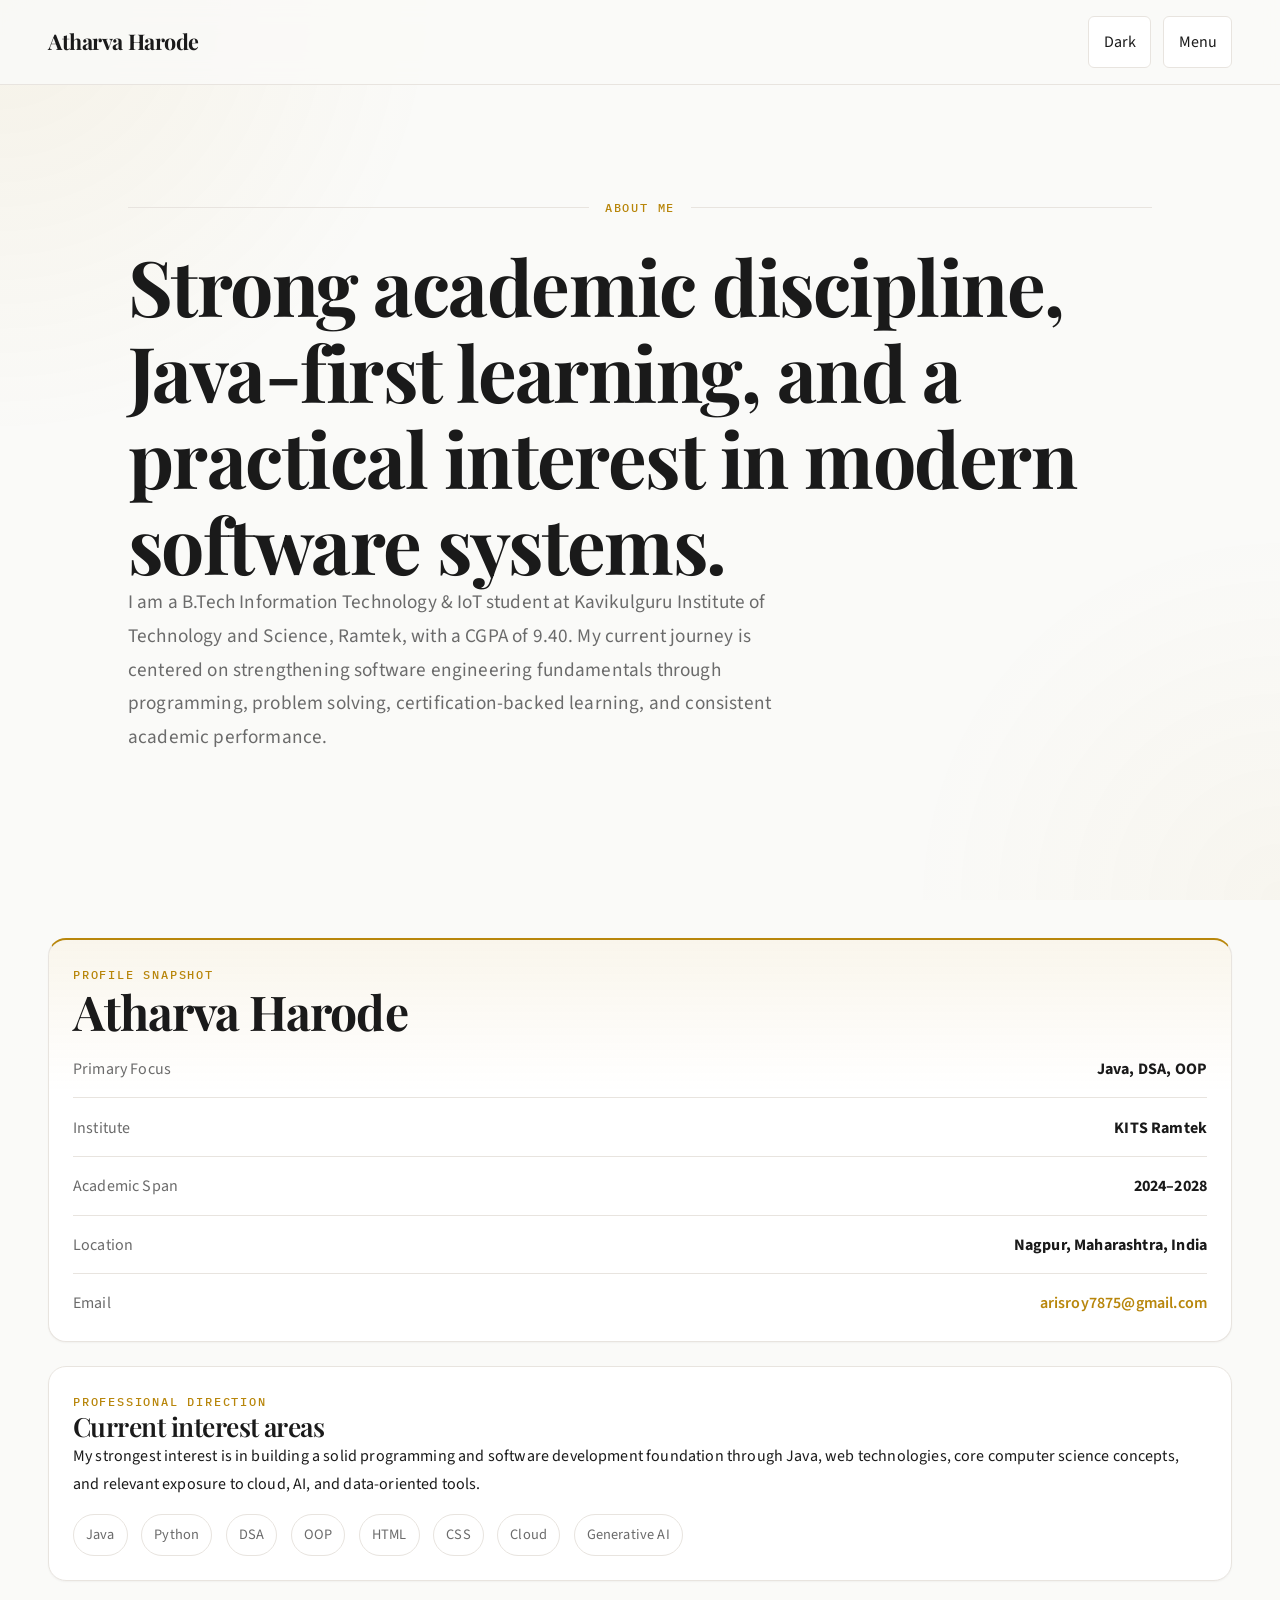
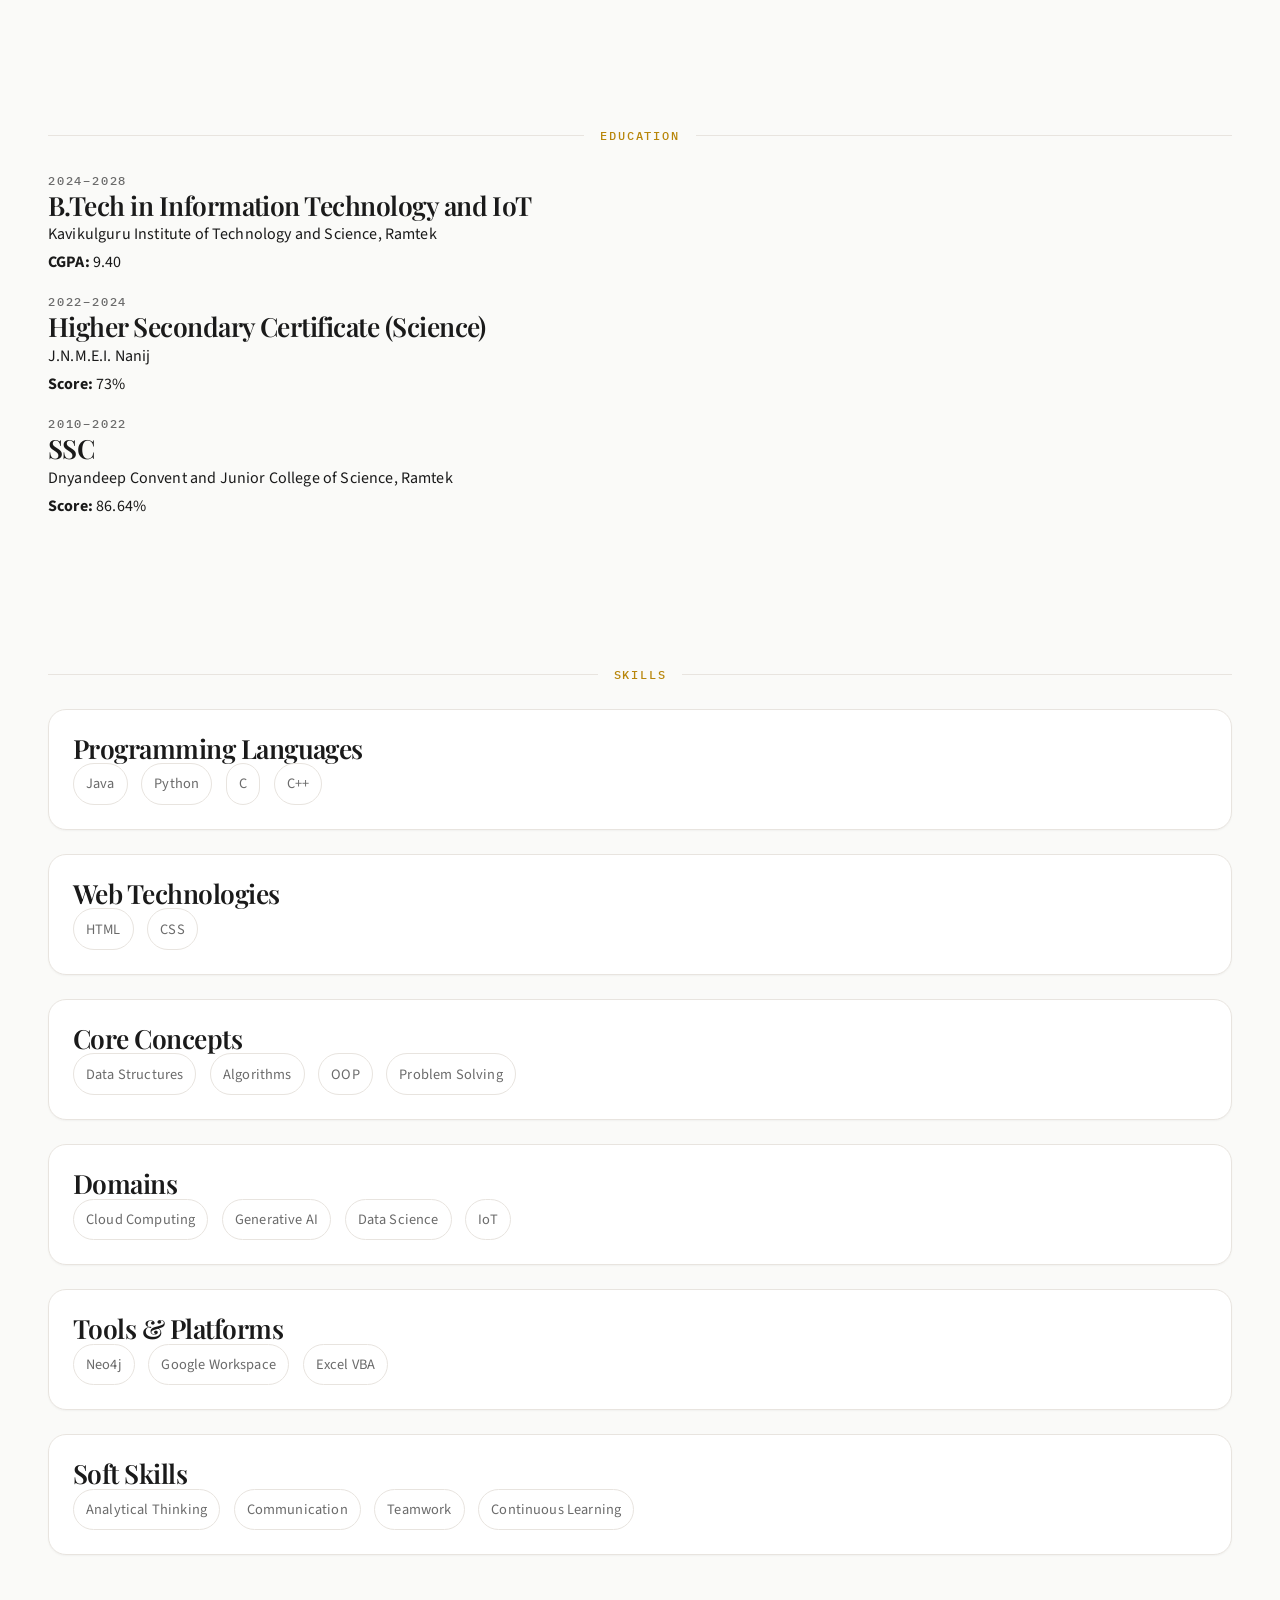
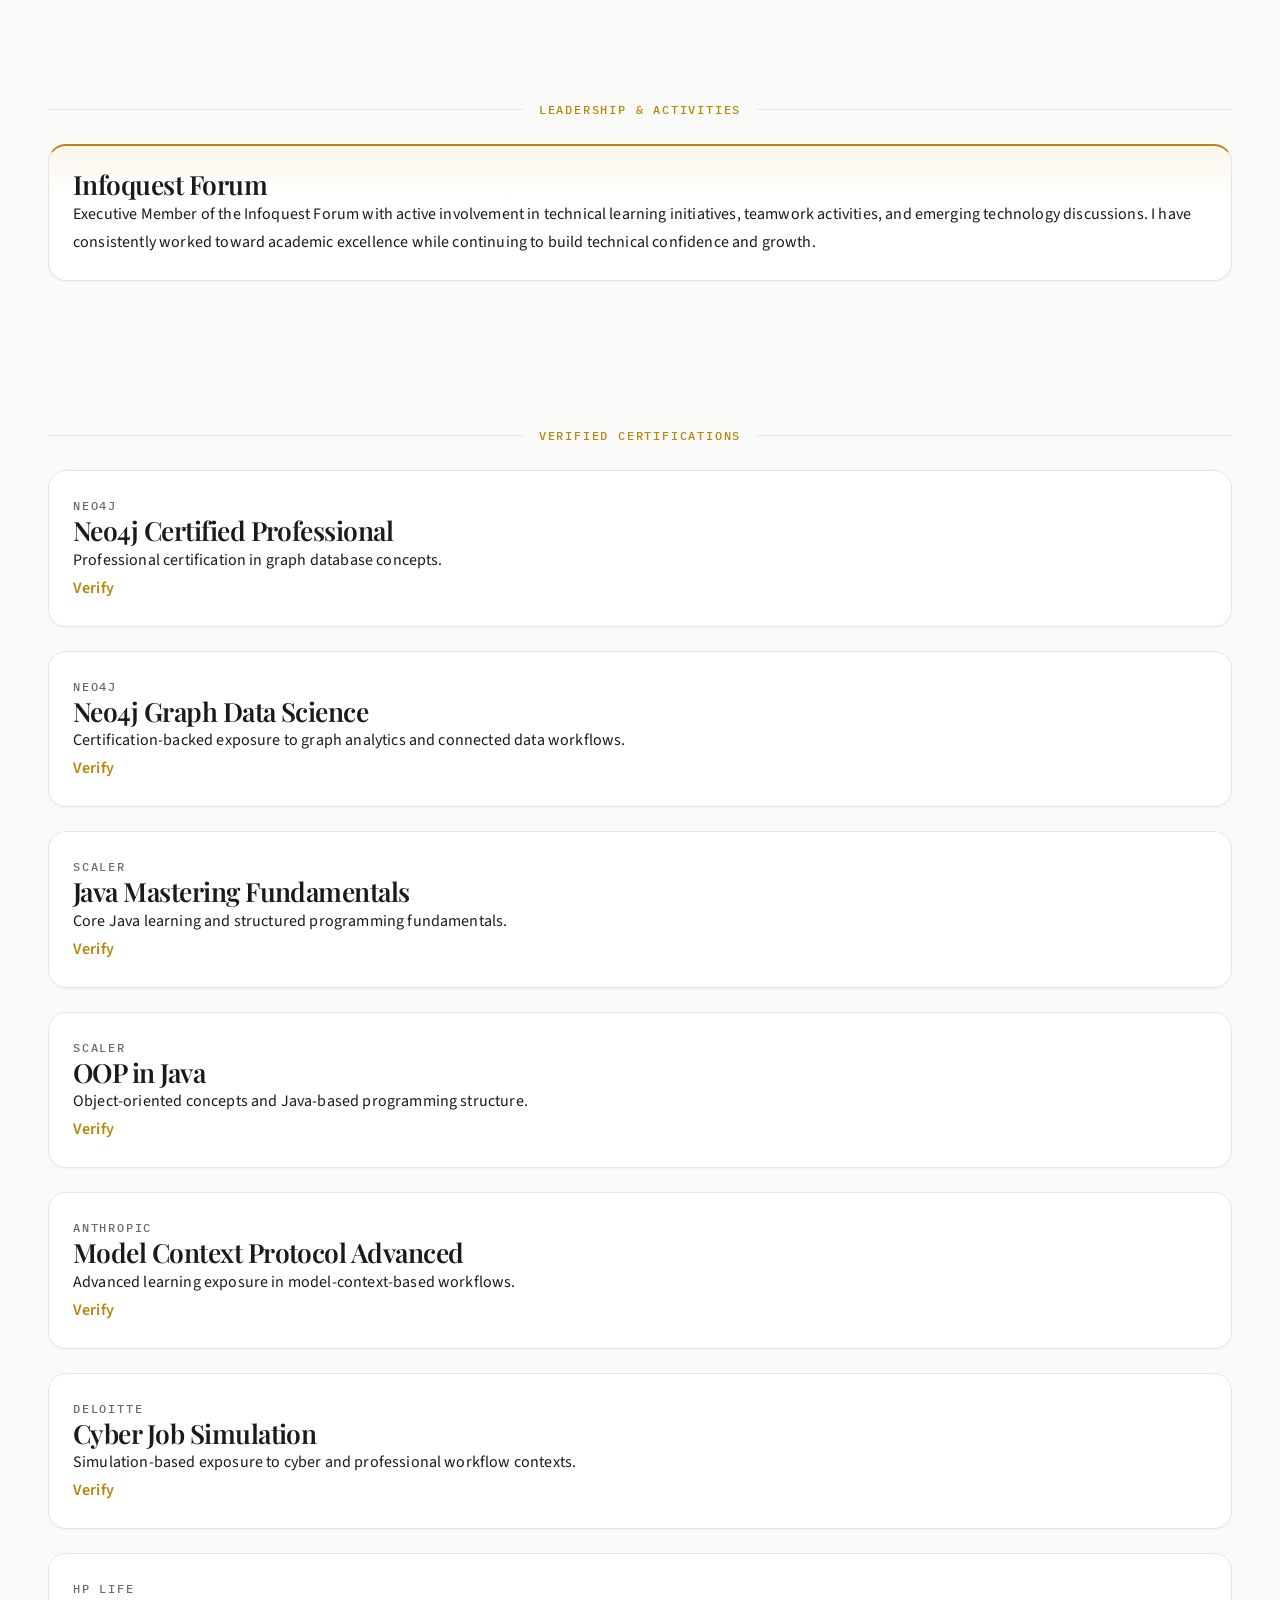
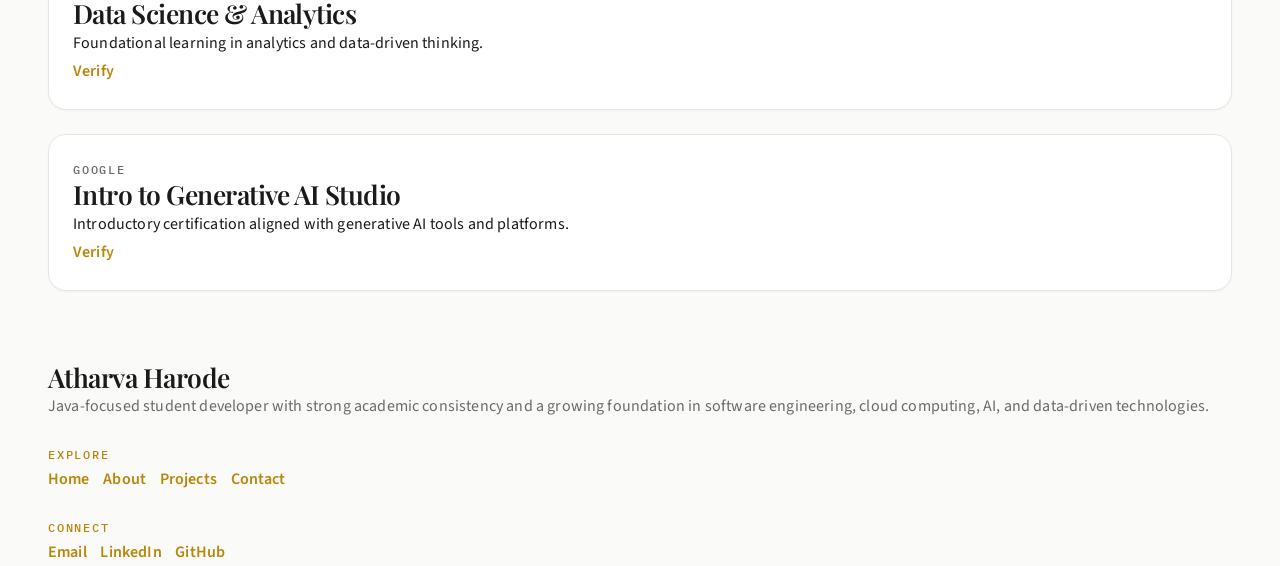
==== about.html @ e400bf3f "Used CSS Grid for major page sections" ====
<!DOCTYPE html>
<html lang="en">
<head>
  <meta charset="UTF-8" />
  <meta name="viewport" content="width=device-width, initial-scale=1.0" />
  <meta name="color-scheme" content="light dark" />
  <title>Atharva Harode — About</title>

  <link rel="preconnect" href="https://fonts.googleapis.com" />
  <link rel="preconnect" href="https://fonts.gstatic.com" crossorigin />
  <link
    href="https://fonts.googleapis.com/css2?family=IBM+Plex+Mono:wght@500&family=Playfair+Display:wght@600;700&family=Source+Sans+3:wght@400;600;700&display=swap"
    rel="stylesheet"
  />

  <link rel="stylesheet" href="css/style.css" />
  <script defer src="script.js"></script>
</head>
<body>
  <a class="skip-link" href="#main">Skip to content</a>

  <header class="site-header">
    <div class="container nav-shell">
      <a class="brand" href="index.html">Atharva Harode</a>

      <nav class="site-nav" id="site-nav" aria-label="Primary navigation">
        <a href="index.html">Home</a>
        <a href="about.html">About</a>
        <a href="projects.html">Projects</a>
        <a href="contact.html">Contact</a>
      </nav>

      <div class="nav-actions">
        <button class="theme-toggle" id="theme-toggle" type="button" aria-label="Toggle theme">Dark</button>
        <button class="nav-toggle" id="nav-toggle" type="button" aria-label="Open navigation" aria-controls="site-nav" aria-expanded="false">Menu</button>
      </div>
    </div>
  </header>

  <main id="main">
    <section class="section">
      <div class="container reading-width page-intro">
        <div class="section-label">
          <span>About Me</span>
        </div>

        <h1>Strong academic discipline, Java-first learning, and a practical interest in modern software systems.</h1>
        <p class="lead">
          I am a B.Tech Information Technology & IoT student at Kavikulguru Institute of Technology and Science, Ramtek,
          with a CGPA of 9.40. My current journey is centered on strengthening software engineering fundamentals through
          programming, problem solving, certification-backed learning, and consistent academic performance.
        </p>
      </div>
    </section>

    <section class="section section--tight">
      <div class="container info-grid">
        <article class="card card--featured">
          <p class="eyebrow">Profile Snapshot</p>
          <h2>Atharva Harode</h2>
          <div class="detail-list" style="margin-top: 1rem;">
            <div class="detail-row">
              <span class="muted">Primary Focus</span>
              <strong>Java, DSA, OOP</strong>
            </div>
            <div class="detail-row">
              <span class="muted">Institute</span>
              <strong>KITS Ramtek</strong>
            </div>
            <div class="detail-row">
              <span class="muted">Academic Span</span>
              <strong>2024–2028</strong>
            </div>
            <div class="detail-row">
              <span class="muted">Location</span>
              <strong>Nagpur, Maharashtra, India</strong>
            </div>
            <div class="detail-row">
              <span class="muted">Email</span>
              <strong><a href="mailto:arisroy7875@gmail.com">arisroy7875@gmail.com</a></strong>
            </div>
          </div>
        </article>

        <aside class="card">
          <p class="eyebrow">Professional Direction</p>
          <h3 class="card-title">Current interest areas</h3>
          <p class="card-text">
            My strongest interest is in building a solid programming and software development foundation through Java,
            web technologies, core computer science concepts, and relevant exposure to cloud, AI, and data-oriented tools.
          </p>

          <div class="chip-list" style="margin-top: 1rem;">
            <span class="skill-chip">Java</span>
            <span class="skill-chip">Python</span>
            <span class="skill-chip">DSA</span>
            <span class="skill-chip">OOP</span>
            <span class="skill-chip">HTML</span>
            <span class="skill-chip">CSS</span>
            <span class="skill-chip">Cloud</span>
            <span class="skill-chip">Generative AI</span>
          </div>
        </aside>
      </div>
    </section>

    <section class="section section--tight">
      <div class="container">
        <div class="section-label">
          <span>Education</span>
        </div>

        <div class="timeline-list">
          <article class="timeline-item">
            <p class="meta-text">2024–2028</p>
            <h3 class="card-title">B.Tech in Information Technology and IoT</h3>
            <p class="card-text">Kavikulguru Institute of Technology and Science, Ramtek</p>
            <p class="card-text"><strong>CGPA:</strong> 9.40</p>
          </article>

          <article class="timeline-item">
            <p class="meta-text">2022–2024</p>
            <h3 class="card-title">Higher Secondary Certificate (Science)</h3>
            <p class="card-text">J.N.M.E.I. Nanij</p>
            <p class="card-text"><strong>Score:</strong> 73%</p>
          </article>

          <article class="timeline-item">
            <p class="meta-text">2010–2022</p>
            <h3 class="card-title">SSC</h3>
            <p class="card-text">Dnyandeep Convent and Junior College of Science, Ramtek</p>
            <p class="card-text"><strong>Score:</strong> 86.64%</p>
          </article>
        </div>
      </div>
    </section>

    <section class="section section--tight">
      <div class="container">
        <div class="section-label">
          <span>Skills</span>
        </div>

        <div class="skills-grid">
          <article class="card skill-group">
            <h3 class="card-title">Programming Languages</h3>
            <div class="chip-list">
              <span class="skill-chip">Java</span>
              <span class="skill-chip">Python</span>
              <span class="skill-chip">C</span>
              <span class="skill-chip">C++</span>
            </div>
          </article>

          <article class="card skill-group">
            <h3 class="card-title">Web Technologies</h3>
            <div class="chip-list">
              <span class="skill-chip">HTML</span>
              <span class="skill-chip">CSS</span>
            </div>
          </article>

          <article class="card skill-group">
            <h3 class="card-title">Core Concepts</h3>
            <div class="chip-list">
              <span class="skill-chip">Data Structures</span>
              <span class="skill-chip">Algorithms</span>
              <span class="skill-chip">OOP</span>
              <span class="skill-chip">Problem Solving</span>
            </div>
          </article>

          <article class="card skill-group">
            <h3 class="card-title">Domains</h3>
            <div class="chip-list">
              <span class="skill-chip">Cloud Computing</span>
              <span class="skill-chip">Generative AI</span>
              <span class="skill-chip">Data Science</span>
              <span class="skill-chip">IoT</span>
            </div>
          </article>

          <article class="card skill-group">
            <h3 class="card-title">Tools & Platforms</h3>
            <div class="chip-list">
              <span class="skill-chip">Neo4j</span>
              <span class="skill-chip">Google Workspace</span>
              <span class="skill-chip">Excel VBA</span>
            </div>
          </article>

          <article class="card skill-group">
            <h3 class="card-title">Soft Skills</h3>
            <div class="chip-list">
              <span class="skill-chip">Analytical Thinking</span>
              <span class="skill-chip">Communication</span>
              <span class="skill-chip">Teamwork</span>
              <span class="skill-chip">Continuous Learning</span>
            </div>
          </article>
        </div>
      </div>
    </section>

    <section class="section section--tight">
      <div class="container">
        <div class="section-label">
          <span>Leadership & Activities</span>
        </div>

        <article class="card card--featured">
          <h3 class="card-title">Infoquest Forum</h3>
          <p class="card-text">
            Executive Member of the Infoquest Forum with active involvement in technical learning initiatives,
            teamwork activities, and emerging technology discussions. I have consistently worked toward academic
            excellence while continuing to build technical confidence and growth.
          </p>
        </article>
      </div>
    </section>

    <section class="section section--tight">
      <div class="container">
        <div class="section-label">
          <span>Verified Certifications</span>
        </div>

        <div class="cert-grid">
          <article class="card">
            <p class="meta-text">Neo4j</p>
            <h3 class="card-title">Neo4j Certified Professional</h3>
            <p class="card-text">Professional certification in graph database concepts.</p>
            <div class="card-links">
              <a href="https://graphacademy.neo4j.com/c/7bdb7557-6568-4c2e-84bf-61533a747345/" target="_blank" rel="noopener noreferrer">Verify</a>
            </div>
          </article>

          <article class="card">
            <p class="meta-text">Neo4j</p>
            <h3 class="card-title">Neo4j Graph Data Science</h3>
            <p class="card-text">Certification-backed exposure to graph analytics and connected data workflows.</p>
            <div class="card-links">
              <a href="https://graphacademy.neo4j.com/c/615c1e58-2b9d-46cf-a723-f88ed874ff77/" target="_blank" rel="noopener noreferrer">Verify</a>
            </div>
          </article>

          <article class="card">
            <p class="meta-text">Scaler</p>
            <h3 class="card-title">Java Mastering Fundamentals</h3>
            <p class="card-text">Core Java learning and structured programming fundamentals.</p>
            <div class="card-links">
              <a href="https://moonshot.scaler.com/s/sl/8MfIuvoeKz" target="_blank" rel="noopener noreferrer">Verify</a>
            </div>
          </article>

          <article class="card">
            <p class="meta-text">Scaler</p>
            <h3 class="card-title">OOP in Java</h3>
            <p class="card-text">Object-oriented concepts and Java-based programming structure.</p>
            <div class="card-links">
              <a href="https://moonshot.scaler.com/s/li/6NjYlQh3RE" target="_blank" rel="noopener noreferrer">Verify</a>
            </div>
          </article>

          <article class="card">
            <p class="meta-text">Anthropic</p>
            <h3 class="card-title">Model Context Protocol Advanced</h3>
            <p class="card-text">Advanced learning exposure in model-context-based workflows.</p>
            <div class="card-links">
              <a href="https://verify.skilljar.com/c/eiay4afhugrx" target="_blank" rel="noopener noreferrer">Verify</a>
            </div>
          </article>

          <article class="card">
            <p class="meta-text">Deloitte</p>
            <h3 class="card-title">Cyber Job Simulation</h3>
            <p class="card-text">Simulation-based exposure to cyber and professional workflow contexts.</p>
            <div class="card-links">
              <a href="https://theforage.com/" target="_blank" rel="noopener noreferrer">Verify</a>
            </div>
          </article>

          <article class="card">
            <p class="meta-text">HP LIFE</p>
            <h3 class="card-title">Data Science & Analytics</h3>
            <p class="card-text">Foundational learning in analytics and data-driven thinking.</p>
            <div class="card-links">
              <a href="https://www.life-global.org/certificate/e70e6ba1-0f59-45a6-9983-617a20633d9f" target="_blank" rel="noopener noreferrer">Verify</a>
            </div>
          </article>

          <article class="card">
            <p class="meta-text">Google</p>
            <h3 class="card-title">Intro to Generative AI Studio</h3>
            <p class="card-text">Introductory certification aligned with generative AI tools and platforms.</p>
            <div class="card-links">
              <a href="https://simpli-web.app.link/e/qctK5cx7B1b" target="_blank" rel="noopener noreferrer">Verify</a>
            </div>
          </article>
        </div>
      </div>
    </section>
  </main>

  <footer class="site-footer">
    <div class="container footer-grid">
      <div>
        <h3>Atharva Harode</h3>
        <p class="muted">
          Java-focused student developer with strong academic consistency and a growing foundation in software engineering,
          cloud computing, AI, and data-driven technologies.
        </p>
      </div>

      <div>
        <p class="eyebrow">Explore</p>
        <div class="footer-links">
          <a href="index.html">Home</a>
          <a href="about.html">About</a>
          <a href="projects.html">Projects</a>
          <a href="contact.html">Contact</a>
        </div>
      </div>

      <div>
        <p class="eyebrow">Connect</p>
        <div class="footer-links">
          <a href="mailto:arisroy7875@gmail.com">Email</a>
          <a href="https://www.linkedin.com/in/atharva-harode-336a64334/" target="_blank" rel="noopener noreferrer">LinkedIn</a>
          <a href="https://github.com/atharva787590" target="_blank" rel="noopener noreferrer">GitHub</a>
        </div>
      </div>
    </div>
  </footer>
</body>
</html>
---- css/style.css ----
:root {
  color-scheme: light;

  --font-serif: "Playfair Display", Georgia, serif;
  --font-sans: "Source Sans 3", system-ui, -apple-system, BlinkMacSystemFont, sans-serif;
  --font-mono: "IBM Plex Mono", monospace;

  --background: #fafaf8;
  --foreground: #1a1a1a;
  --muted: #f5f3f0;
  --muted-foreground: #6b6b6b;
  --accent: #b8860b;
  --accent-secondary: #d4a84b;
  --accent-foreground: #ffffff;
  --accent-soft: rgba(184, 134, 11, 0.08);
  --border: #e8e4df;
  --card: #ffffff;
  --ring: rgba(184, 134, 11, 0.35);

  --shadow-sm: 0 1px 2px rgba(26, 26, 26, 0.04);
  --shadow-md: 0 6px 18px rgba(26, 26, 26, 0.08);
  --shadow-lg: 0 12px 32px rgba(26, 26, 26, 0.12);

  --radius-sm: 6px;
  --radius-md: 10px;
  --radius-lg: 18px;
  --radius-xl: 24px;

  --container: 74rem;
  --reading-width: 64rem;

  --transition: 200ms ease-out;
}

:root[data-theme="dark"] {
  color-scheme: dark;

  --background: #141311;
  --foreground: #f2ede5;
  --muted: #1d1a17;
  --muted-foreground: #b9afa2;
  --accent: #d4a84b;
  --accent-secondary: #e4bf69;
  --accent-foreground: #141311;
  --accent-soft: rgba(212, 168, 75, 0.12);
  --border: #332d27;
  --card: #191714;
  --ring: rgba(212, 168, 75, 0.35);

  --shadow-sm: 0 1px 2px rgba(0, 0, 0, 0.28);
  --shadow-md: 0 8px 18px rgba(0, 0, 0, 0.28);
  --shadow-lg: 0 16px 36px rgba(0, 0, 0, 0.34);
}

*,
*::before,
*::after {
  box-sizing: border-box;
}

html {
  scroll-behavior: smooth;
}

body,
h1,
h2,
h3,
h4,
p,
ul,
li {
  margin: 0;
}

body {
  font-family: var(--font-sans);
  background: var(--background);
  color: var(--foreground);
  line-height: 1.75;
  letter-spacing: 0.01em;
  min-height: 100vh;
  position: relative;
}

body::before {
  content: "";
  position: fixed;
  inset: 0;
  pointer-events: none;
  background:
    radial-gradient(circle at top left, rgba(184, 134, 11, 0.07), transparent 28%),
    radial-gradient(circle at bottom right, rgba(184, 134, 11, 0.04), transparent 24%);
  z-index: -2;
}

body::after {
  content: "";
  position: fixed;
  inset: 0;
  pointer-events: none;
  opacity: 0.08;
  background-image:
    linear-gradient(rgba(0, 0, 0, 0.015) 1px, transparent 1px),
    linear-gradient(90deg, rgba(0, 0, 0, 0.015) 1px, transparent 1px);
  background-size: 24px 24px;
  z-index: -1;
}

img {
  max-width: 100%;
  display: block;
}

a {
  color: inherit;
  text-decoration: none;
}

ul {
  list-style: none;
  padding: 0;
}

button,
input,
textarea {
  font: inherit;
}

button {
  cursor: pointer;
  border: none;
  background: none;
}

a:focus-visible,
button:focus-visible {
  outline: none;
  box-shadow: 0 0 0 3px var(--ring);
  border-radius: var(--radius-sm);
}

::selection {
  background: var(--accent-soft);
}

.skip-link {
  position: absolute;
  left: -9999px;
  top: 1rem;
  background: var(--accent);
  color: var(--accent-foreground);
  padding: 0.75rem 1rem;
  border-radius: var(--radius-sm);
  z-index: 1000;
}

.skip-link:focus {
  left: 1rem;
}

.container {
  width: min(100% - 1.5rem, var(--container));
  margin-inline: auto;
}

.reading-width {
  width: min(100%, var(--reading-width));
}

.section {
  padding-block: clamp(4rem, 9vw, 7rem);
}

.section--tight {
  padding-block: clamp(2.75rem, 7vw, 4.5rem);
}

.section-label {
  display: flex;
  align-items: center;
  gap: 1rem;
  margin-bottom: 1.5rem;
}

.section-label::before,
.section-label::after {
  content: "";
  flex: 1;
  height: 1px;
  background: var(--border);
}

.section-label span,
.eyebrow,
.meta-text {
  font-family: var(--font-mono);
  font-size: 0.75rem;
  font-weight: 500;
  letter-spacing: 0.15em;
  text-transform: uppercase;
}

.section-label span,
.eyebrow {
  color: var(--accent);
}

.meta-text {
  color: var(--muted-foreground);
}

.muted {
  color: var(--muted-foreground);
}

h1,
h2,
h3,
h4 {
  font-family: var(--font-serif);
  line-height: 1.12;
  letter-spacing: -0.02em;
}

h1 {
  font-size: clamp(2.6rem, 7vw, 4.8rem);
  font-weight: 700;
}

h2 {
  font-size: clamp(2rem, 4.4vw, 3rem);
  font-weight: 700;
}

h3 {
  font-size: clamp(1.3rem, 2.4vw, 1.65rem);
  font-weight: 600;
}

.lead {
  font-size: clamp(1.05rem, 1.9vw, 1.2rem);
  color: var(--muted-foreground);
  max-width: 66ch;
}

.site-header {
  position: sticky;
  top: 0;
  z-index: 100;
  border-bottom: 1px solid var(--border);
  background: rgba(250, 250, 248, 0.88);
  backdrop-filter: blur(14px);
}

:root[data-theme="dark"] .site-header {
  background: rgba(20, 19, 17, 0.88);
}

.nav-shell {
  position: relative;
  display: flex;
  align-items: center;
  justify-content: space-between;
  gap: 1rem;
  padding-block: 1rem;
}

.brand {
  font-family: var(--font-serif);
  font-size: 1.35rem;
  font-weight: 700;
  letter-spacing: -0.02em;
}

.nav-actions {
  display: flex;
  align-items: center;
  gap: 0.75rem;
}

.theme-toggle,
.nav-toggle {
  min-height: 44px;
  min-width: 44px;
  padding: 0.7rem 0.9rem;
  border: 1px solid var(--border);
  border-radius: var(--radius-sm);
  background: var(--card);
  color: var(--foreground);
  transition: background var(--transition), border-color var(--transition), color var(--transition);
}

.theme-toggle:hover,
.nav-toggle:hover {
  background: var(--muted);
  border-color: var(--accent);
}

.site-nav {
  display: none;
  position: absolute;
  top: calc(100% + 0.75rem);
  left: 0;
  right: 0;
  padding: 1rem;
  border: 1px solid var(--border);
  border-radius: var(--radius-lg);
  background: var(--card);
  box-shadow: var(--shadow-lg);
  flex-direction: column;
  gap: 0.875rem;
}

.site-nav.is-open {
  display: flex;
}

.site-nav a {
  font-size: 0.95rem;
  font-weight: 600;
  letter-spacing: 0.05em;
  color: var(--muted-foreground);
  transition: color var(--transition);
}

.site-nav a:hover,
.site-nav a.is-active {
  color: var(--accent);
}

.button-row,
.card-links,
.footer-links,
.quick-links,
.chip-list {
  display: flex;
  flex-wrap: wrap;
  gap: 0.85rem;
}

.button-row {
  margin-top: 1.5rem;
}

.button {
  min-height: 44px;
  display: inline-flex;
  align-items: center;
  justify-content: center;
  gap: 0.5rem;
  padding: 0.85rem 1.2rem;
  border-radius: var(--radius-sm);
  font-weight: 600;
  letter-spacing: 0.03em;
  touch-action: manipulation;
  transition: background var(--transition), color var(--transition), border-color var(--transition), box-shadow var(--transition), transform var(--transition);
}

.button--primary {
  background: var(--accent);
  color: var(--accent-foreground);
  box-shadow: var(--shadow-sm);
}

.button--primary:hover {
  background: var(--accent-secondary);
  box-shadow: var(--shadow-md);
  transform: translateY(-1px);
}

.button--secondary {
  border: 1px solid var(--foreground);
  color: var(--foreground);
  background: transparent;
}

.button--secondary:hover {
  border-color: var(--accent);
  color: var(--accent);
  background: var(--accent-soft);
}

.hero-layout,
.info-grid,
.contact-grid,
.footer-grid,
.project-grid,
.cert-grid,
.skills-grid,
.stats-grid {
  display: grid;
  gap: 1.5rem;
}

.hero-layout {
  align-items: center;
}

.profile-intro {
  display: grid;
  gap: 1rem;
}

.profile-head {
  display: grid;
  gap: 1rem;
}

.profile-avatar {
  width: 96px;
  height: 96px;
  border-radius: 28px;
  display: grid;
  place-items: center;
  background:
    linear-gradient(135deg, var(--accent-soft), rgba(184, 134, 11, 0.02)),
    var(--card);
  border: 1px solid var(--border);
  box-shadow: var(--shadow-md);
  color: var(--foreground);
  font-family: var(--font-serif);
  font-size: 2rem;
  font-weight: 700;
  letter-spacing: -0.03em;
  position: relative;
  overflow: hidden;
}

.profile-avatar::after {
  content: "";
  position: absolute;
  inset: auto -20% -40% auto;
  width: 70px;
  height: 70px;
  border-radius: 50%;
  background: rgba(184, 134, 11, 0.16);
  filter: blur(14px);
}

.profile-avatar img {
  width: 100%;
  height: 100%;
  object-fit: cover;
  border-radius: inherit;
}

.profile-title {
  font-size: clamp(1.05rem, 2vw, 1.2rem);
  color: var(--muted-foreground);
}

.profile-card,
.card {
  background: var(--card);
  border: 1px solid var(--border);
  border-radius: var(--radius-lg);
  box-shadow: var(--shadow-sm);
}

.profile-card {
  padding: 1.5rem;
  border-top: 2px solid var(--accent);
}

.profile-facts,
.detail-list,
.timeline-list,
.cert-list {
  display: grid;
  gap: 0.95rem;
}

.detail-row {
  display: flex;
  justify-content: space-between;
  gap: 1rem;
  padding-bottom: 0.9rem;
  border-bottom: 1px solid var(--border);
}

.detail-row:last-child {
  border-bottom: none;
  padding-bottom: 0;
}

.detail-row a,
.card-links a,
.footer-links a,
.quick-links a {
  color: var(--accent);
  font-weight: 600;
}

.detail-row a:hover,
.card-links a:hover,
.footer-links a:hover,
.quick-links a:hover {
  text-decoration: underline;
  text-underline-offset: 4px;
}

.hero-tags {
  display: flex;
  flex-wrap: wrap;
  gap: 0.7rem;
}

.hero-tag,
.skill-chip {
  border: 1px solid var(--border);
  background: var(--card);
  color: var(--muted-foreground);
  padding: 0.45rem 0.75rem;
  border-radius: 999px;
  font-size: 0.9rem;
}

.stats-grid {
  margin-top: 2rem;
  grid-template-columns: repeat(2, minmax(0, 1fr));
}

.stat-card {
  padding: 1.3rem;
  background: var(--card);
  border: 1px solid var(--border);
  border-radius: var(--radius-md);
  box-shadow: var(--shadow-sm);
}

.stat-number {
  font-family: var(--font-serif);
  font-size: clamp(2rem, 4vw, 3rem);
  line-height: 1;
  margin-bottom: 0.45rem;
}

.card {
  padding: 1.5rem;
  transition: border-color var(--transition), box-shadow var(--transition), transform var(--transition), background var(--transition);
}

.card:hover {
  border-color: var(--accent);
  box-shadow: var(--shadow-md);
  transform: translateY(-2px);
}

.card--featured {
  border-top: 2px solid var(--accent);
  background: linear-gradient(180deg, var(--accent-soft), transparent 38%), var(--card);
}

.card-title
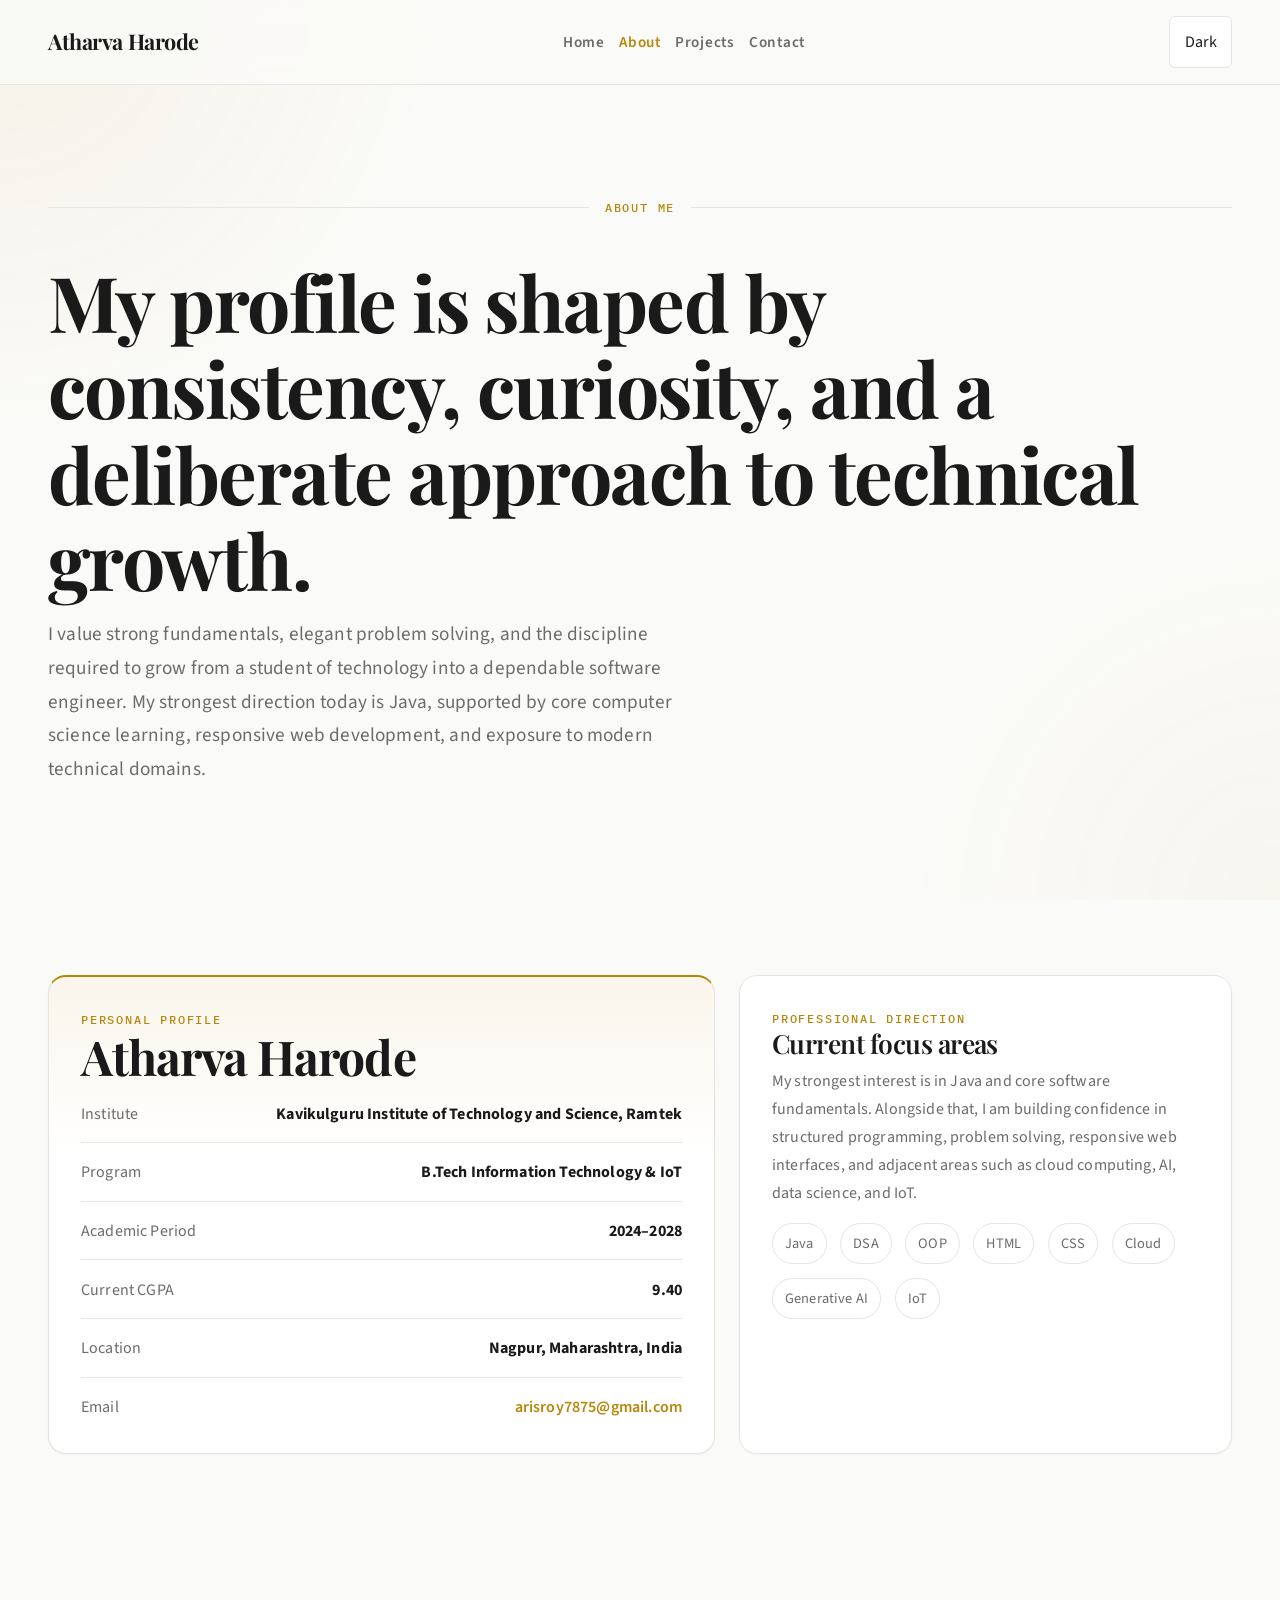
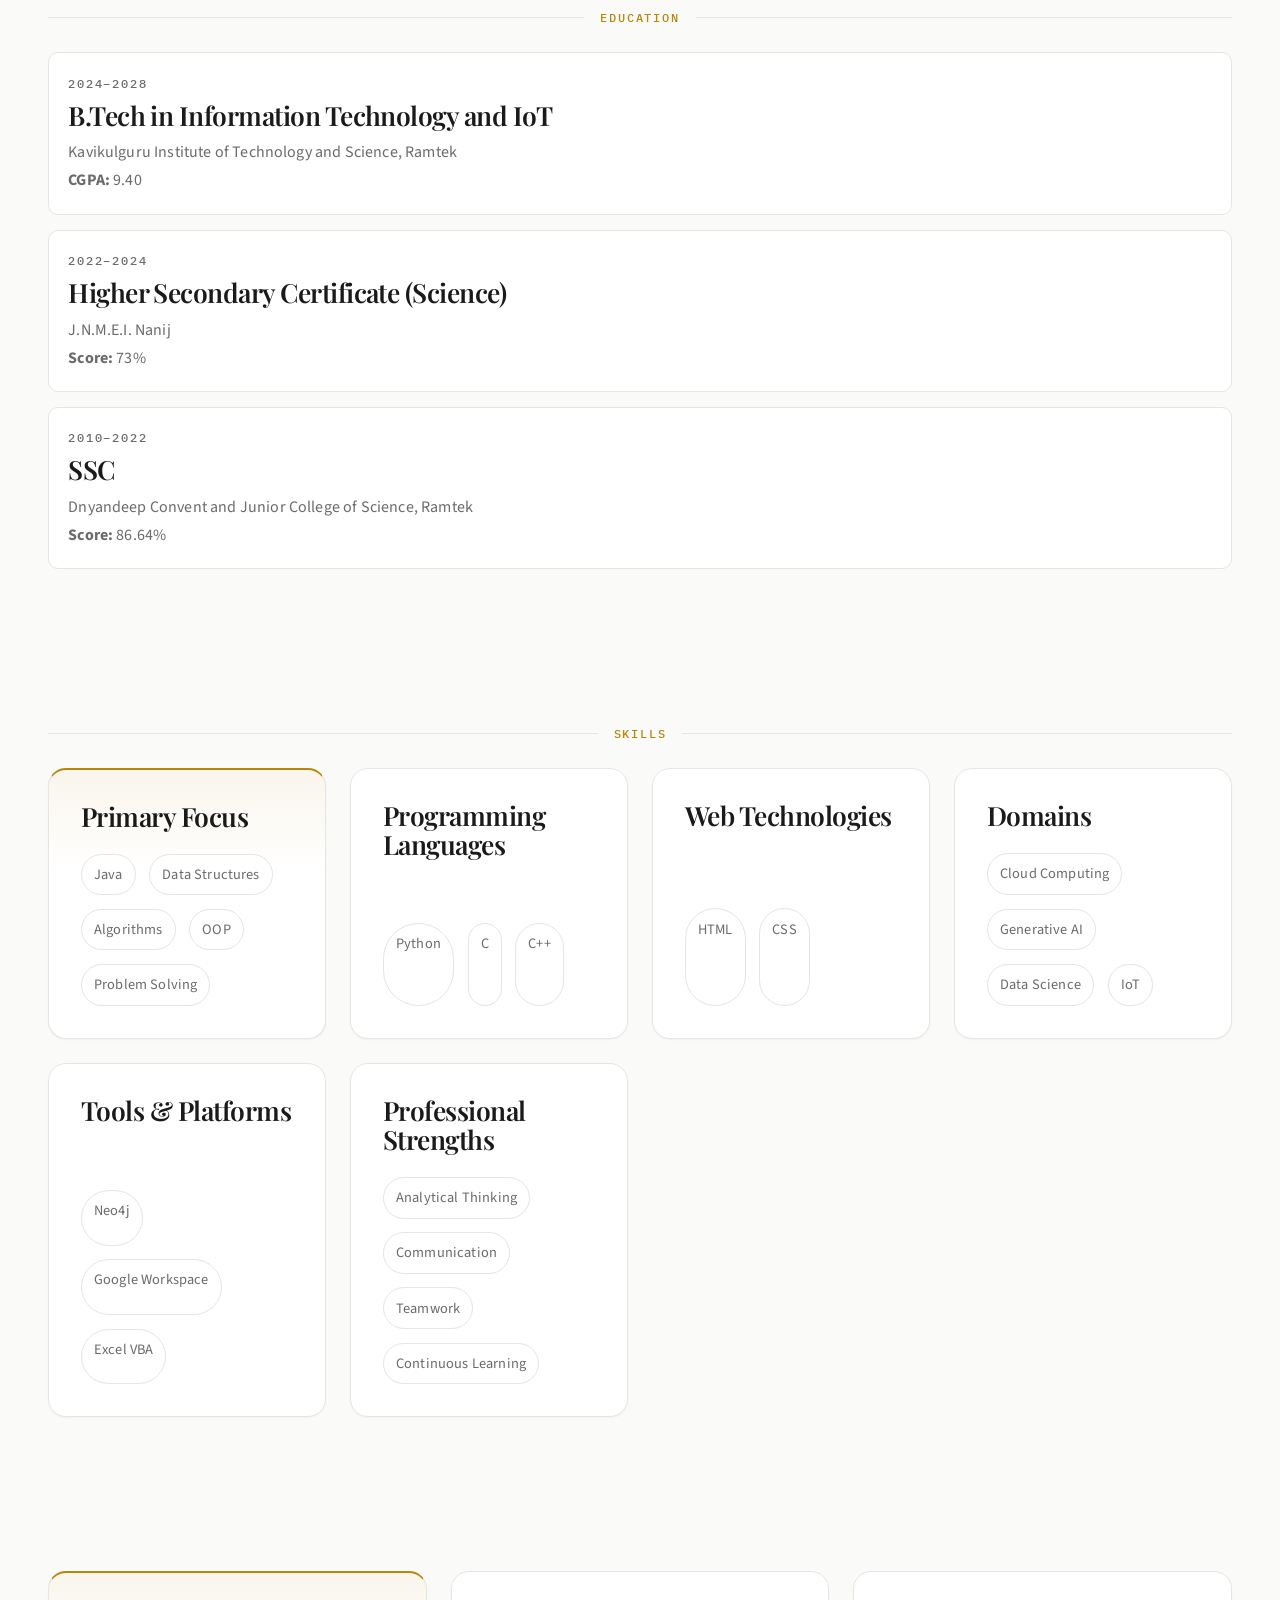
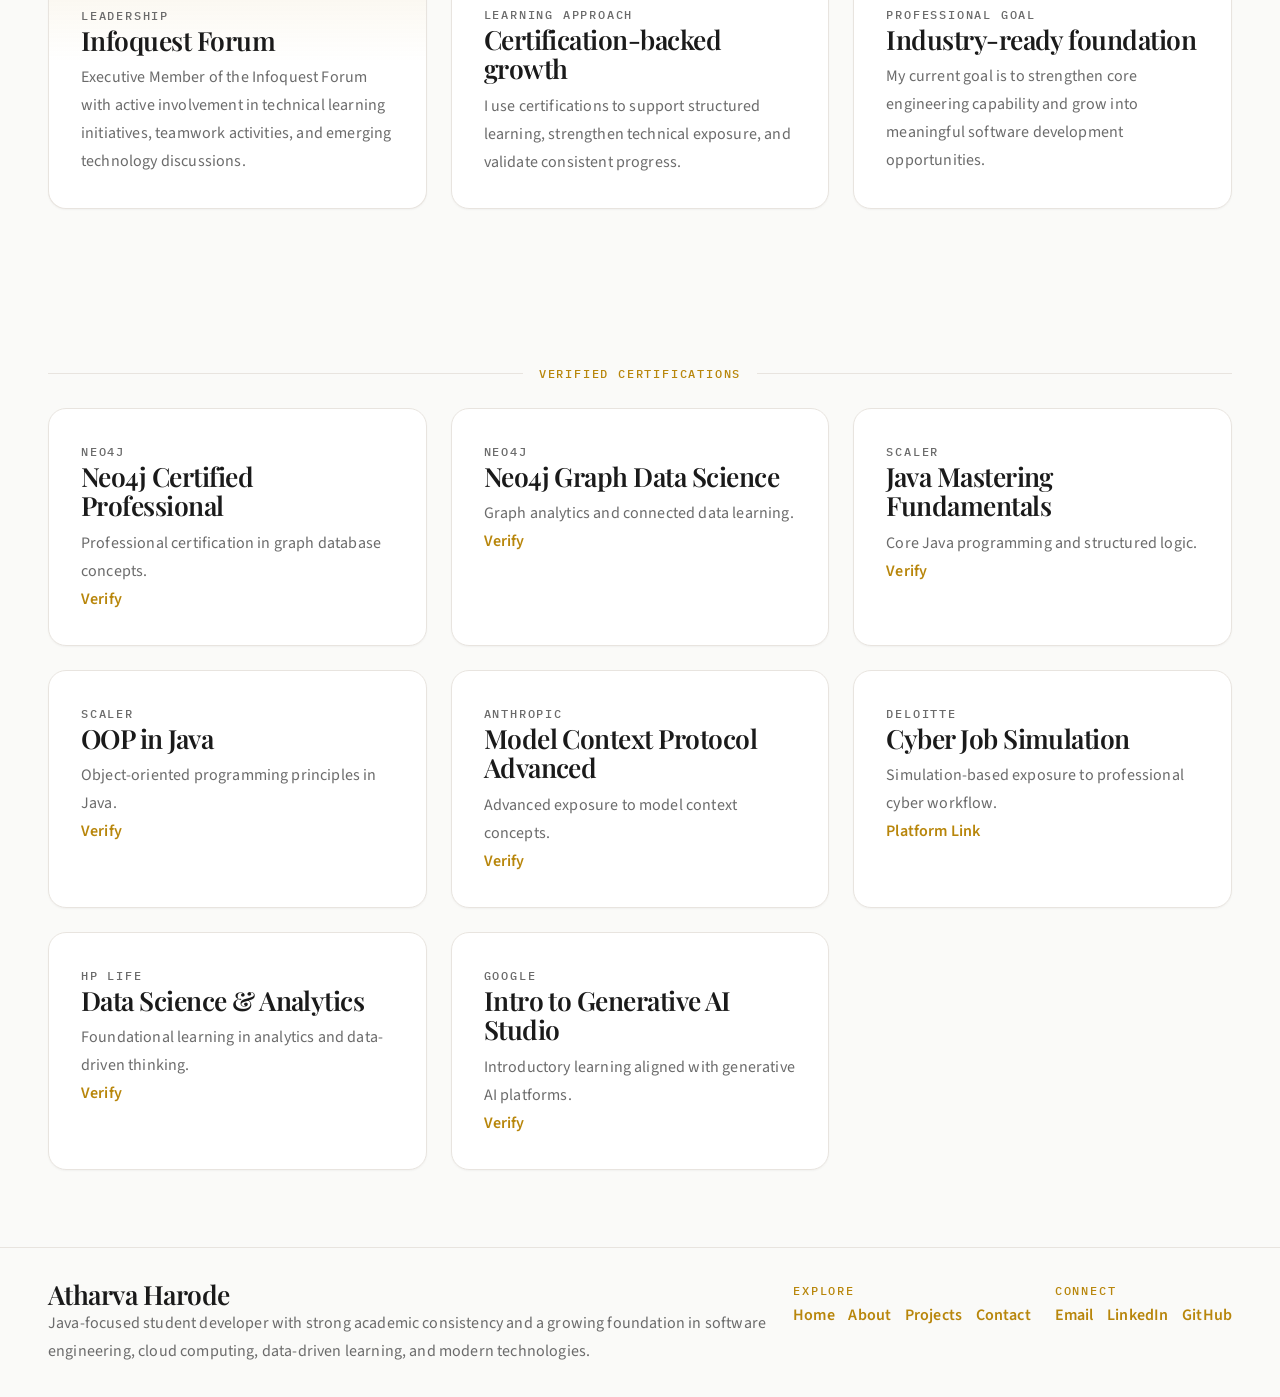
==== commit c2be5b67: "Refine portfolio layout with responsive profile-first design" ====
--- a/about.html
+++ b/about.html
@@ -4,6 +4,10 @@
   <meta charset="UTF-8" />
   <meta name="viewport" content="width=device-width, initial-scale=1.0" />
   <meta name="color-scheme" content="light dark" />
+  <meta
+    name="description"
+    content="About Atharva Harode, including education, skills, leadership, and verified certifications."
+  />
   <title>Atharva Harode — About</title>
 
   <link rel="preconnect" href="https://fonts.googleapis.com" />
@@ -39,16 +43,16 @@
 
   <main id="main">
     <section class="section">
-      <div class="container reading-width page-intro">
+      <div class="container page-intro reading-width">
         <div class="section-label">
           <span>About Me</span>
         </div>
 
-        <h1>Strong academic discipline, Java-first learning, and a practical interest in modern software systems.</h1>
+        <h1>My profile is shaped by consistency, curiosity, and a deliberate approach to technical growth.</h1>
         <p class="lead">
-          I am a B.Tech Information Technology & IoT student at Kavikulguru Institute of Technology and Science, Ramtek,
-          with a CGPA of 9.40. My current journey is centered on strengthening software engineering fundamentals through
-          programming, problem solving, certification-backed learning, and consistent academic performance.
+          I value strong fundamentals, elegant problem solving, and the discipline required to grow from a student of technology
+          into a dependable software engineer. My strongest direction today is Java, supported by core computer science learning,
+          responsive web development, and exposure to modern technical domains.
         </p>
       </div>
     </section>
@@ -56,20 +60,24 @@
     <section class="section section--tight">
       <div class="container info-grid">
         <article class="card card--featured">
-          <p class="eyebrow">Profile Snapshot</p>
+          <p class="eyebrow">Personal Profile</p>
           <h2>Atharva Harode</h2>
           <div class="detail-list" style="margin-top: 1rem;">
             <div class="detail-row">
-              <span class="muted">Primary Focus</span>
-              <strong>Java, DSA, OOP</strong>
-            </div>
-            <div class="detail-row">
               <span class="muted">Institute</span>
-              <strong>KITS Ramtek</strong>
-            </div>
-            <div class="detail-row">
-              <span class="muted">Academic Span</span>
+              <strong>Kavikulguru Institute of Technology and Science, Ramtek</strong>
+            </div>
+            <div class="detail-row">
+              <span class="muted">Program</span>
+              <strong>B.Tech Information Technology & IoT</strong>
+            </div>
+            <div class="detail-row">
+              <span class="muted">Academic Period</span>
               <strong>2024–2028</strong>
+            </div>
+            <div class="detail-row">
+              <span class="muted">Current CGPA</span>
+              <strong>9.40</strong>
             </div>
             <div class="detail-row">
               <span class="muted">Location</span>
@@ -84,21 +92,22 @@
 
         <aside class="card">
           <p class="eyebrow">Professional Direction</p>
-          <h3 class="card-title">Current interest areas</h3>
+          <h3 class="card-title">Current focus areas</h3>
           <p class="card-text">
-            My strongest interest is in building a solid programming and software development foundation through Java,
-            web technologies, core computer science concepts, and relevant exposure to cloud, AI, and data-oriented tools.
+            My strongest interest is in Java and core software fundamentals. Alongside that, I am building confidence in
+            structured programming, problem solving, responsive web interfaces, and adjacent areas such as cloud computing,
+            AI, data science, and IoT.
           </p>
 
           <div class="chip-list" style="margin-top: 1rem;">
             <span class="skill-chip">Java</span>
-            <span class="skill-chip">Python</span>
             <span class="skill-chip">DSA</span>
             <span class="skill-chip">OOP</span>
             <span class="skill-chip">HTML</span>
             <span class="skill-chip">CSS</span>
             <span class="skill-chip">Cloud</span>
             <span class="skill-chip">Generative AI</span>
+            <span class="skill-chip">IoT</span>
           </div>
         </aside>
       </div>
@@ -142,27 +151,10 @@
         </div>
 
         <div class="skills-grid">
-          <article class="card skill-group">
-            <h3 class="card-title">Programming Languages</h3>
+          <article class="card card--featured skill-group">
+            <h3 class="card-title">Primary Focus</h3>
             <div class="chip-list">
               <span class="skill-chip">Java</span>
-              <span class="skill-chip">Python</span>
-              <span class="skill-chip">C</span>
-              <span class="skill-chip">C++</span>
-            </div>
-          </article>
-
-          <article class="card skill-group">
-            <h3 class="card-title">Web Technologies</h3>
-            <div class="chip-list">
-              <span class="skill-chip">HTML</span>
-              <span class="skill-chip">CSS</span>
-            </div>
-          </article>
-
-          <article class="card skill-group">
-            <h3 class="card-title">Core Concepts</h3>
-            <div class="chip-list">
               <span class="skill-chip">Data Structures</span>
               <span class="skill-chip">Algorithms</span>
               <span class="skill-chip">OOP</span>
@@ -171,6 +163,23 @@
           </article>
 
           <article class="card skill-group">
+            <h3 class="card-title">Programming Languages</h3>
+            <div class="chip-list">
+              <span class="skill-chip">Python</span>
+              <span class="skill-chip">C</span>
+              <span class="skill-chip">C++</span>
+            </div>
+          </article>
+
+          <article class="card skill-group">
+            <h3 class="card-title">Web Technologies</h3>
+            <div class="chip-list">
+              <span class="skill-chip">HTML</span>
+              <span class="skill-chip">CSS</span>
+            </div>
+          </article>
+
+          <article class="card skill-group">
             <h3 class="card-title">Domains</h3>
             <div class="chip-list">
               <span class="skill-chip">Cloud Computing</span>
@@ -190,7 +199,7 @@
           </article>
 
           <article class="card skill-group">
-            <h3 class="card-title">Soft Skills</h3>
+            <h3 class="card-title">Professional Strengths</h3>
             <div class="chip-list">
               <span class="skill-chip">Analytical Thinking</span>
               <span class="skill-chip">Communication</span>
@@ -203,17 +212,29 @@
     </section>
 
     <section class="section section--tight">
-      <div class="container">
-        <div class="section-label">
-          <span>Leadership & Activities</span>
-        </div>
-
+      <div class="container highlight-grid">
         <article class="card card--featured">
+          <p class="meta-text">Leadership</p>
           <h3 class="card-title">Infoquest Forum</h3>
           <p class="card-text">
             Executive Member of the Infoquest Forum with active involvement in technical learning initiatives,
-            teamwork activities, and emerging technology discussions. I have consistently worked toward academic
-            excellence while continuing to build technical confidence and growth.
+            teamwork activities, and emerging technology discussions.
+          </p>
+        </article>
+
+        <article class="card">
+          <p class="meta-text">Learning Approach</p>
+          <h3 class="card-title">Certification-backed growth</h3>
+          <p class="card-text">
+            I use certifications to support structured learning, strengthen technical exposure, and validate consistent progress.
+          </p>
+        </article>
+
+        <article class="card">
+          <p class="meta-text">Professional Goal</p>
+          <h3 class="card-title">Industry-ready foundation</h3>
+          <p class="card-text">
+            My current goal is to strengthen core engineering capability and grow into meaningful software development opportunities.
           </p>
         </article>
       </div>
@@ -238,7 +259,7 @@
           <article class="card">
             <p class="meta-text">Neo4j</p>
             <h3 class="card-title">Neo4j Graph Data Science</h3>
-            <p class="card-text">Certification-backed exposure to graph analytics and connected data workflows.</p>
+            <p class="card-text">Graph analytics and connected data learning.</p>
             <div class="card-links">
               <a href="https://graphacademy.neo4j.com/c/615c1e58-2b9d-46cf-a723-f88ed874ff77/" target="_blank" rel="noopener noreferrer">Verify</a>
             </div>
@@ -247,7 +268,7 @@
           <article class="card">
             <p class="meta-text">Scaler</p>
             <h3 class="card-title">Java Mastering Fundamentals</h3>
-            <p class="card-text">Core Java learning and structured programming fundamentals.</p>
+            <p class="card-text">Core Java programming and structured logic.</p>
             <div class="card-links">
               <a href="https://moonshot.scaler.com/s/sl/8MfIuvoeKz" target="_blank" rel="noopener noreferrer">Verify</a>
             </div>
@@ -256,7 +277,7 @@
           <article class="card">
             <p class="meta-text">Scaler</p>
             <h3 class="card-title">OOP in Java</h3>
-            <p class="card-text">Object-oriented concepts and Java-based programming structure.</p>
+            <p class="card-text">Object-oriented programming principles in Java.</p>
             <div class="card-links">
               <a href="https://moonshot.scaler.com/s/li/6NjYlQh3RE" target="_blank" rel="noopener noreferrer">Verify</a>
             </div>
@@ -265,7 +286,7 @@
           <article class="card">
             <p class="meta-text">Anthropic</p>
             <h3 class="card-title">Model Context Protocol Advanced</h3>
-            <p class="card-text">Advanced learning exposure in model-context-based workflows.</p>
+            <p class="card-text">Advanced exposure to model context concepts.</p>
             <div class="card-links">
               <a href="https://verify.skilljar.com/c/eiay4afhugrx" target="_blank" rel="noopener noreferrer">Verify</a>
             </div>
@@ -274,9 +295,9 @@
           <article class="card">
             <p class="meta-text">Deloitte</p>
             <h3 class="card-title">Cyber Job Simulation</h3>
-            <p class="card-text">Simulation-based exposure to cyber and professional workflow contexts.</p>
-            <div class="card-links">
-              <a href="https://theforage.com/" target="_blank" rel="noopener noreferrer">Verify</a>
+            <p class="card-text">Simulation-based exposure to professional cyber workflow.</p>
+            <div class="card-links">
+              <a href="https://theforage.com/" target="_blank" rel="noopener noreferrer">Platform Link</a>
             </div>
           </article>
 
@@ -292,7 +313,7 @@
           <article class="card">
             <p class="meta-text">Google</p>
             <h3 class="card-title">Intro to Generative AI Studio</h3>
-            <p class="card-text">Introductory certification aligned with generative AI tools and platforms.</p>
+            <p class="card-text">Introductory learning aligned with generative AI platforms.</p>
             <div class="card-links">
               <a href="https://simpli-web.app.link/e/qctK5cx7B1b" target="_blank" rel="noopener noreferrer">Verify</a>
             </div>
@@ -308,7 +329,7 @@
         <h3>Atharva Harode</h3>
         <p class="muted">
           Java-focused student developer with strong academic consistency and a growing foundation in software engineering,
-          cloud computing, AI, and data-driven technologies.
+          cloud computing, data-driven learning, and modern technologies.
         </p>
       </div>
 
--- a/css/style.css
+++ b/css/style.css
@@ -29,7 +29,7 @@
   --container: 74rem;
   --reading-width: 64rem;
 
-  --transition: 200ms ease-out;
+  --transition: 220ms ease-out;
 }
 
 :root[data-theme="dark"] {
@@ -174,7 +174,7 @@
 }
 
 .section--tight {
-  padding-block: clamp(2.75rem, 7vw, 4.5rem);
+  padding-block: clamp(2.8rem, 7vw, 4.8rem);
 }
 
 .section-label {
@@ -334,7 +334,8 @@
 .card-links,
 .footer-links,
 .quick-links,
-.chip-list {
+.chip-list,
+.hero-tags {
   display: flex;
   flex-wrap: wrap;
   gap: 0.85rem;
@@ -389,7 +390,8 @@
 .project-grid,
 .cert-grid,
 .skills-grid,
-.stats-grid {
+.stats-grid,
+.highlight-grid {
   display: grid;
   gap: 1.5rem;
 }
@@ -431,12 +433,13 @@
 .profile-avatar::after {
   content: "";
   position: absolute;
-  inset: auto -20% -40% auto;
-  width: 70px;
-  height: 70px;
+  right: -10px;
+  bottom: -10px;
+  width: 64px;
+  height: 64px;
   border-radius: 50%;
-  background: rgba(184, 134, 11, 0.16);
-  filter: blur(14px);
+  background: rgba(184, 134, 11, 0.14);
+  filter: blur(12px);
 }
 
 .profile-avatar img {
@@ -452,7 +455,8 @@
 }
 
 .profile-card,
-.card {
+.card,
+.cta-panel {
   background: var(--card);
   border: 1px solid var(--border);
   border-radius: var(--radius-lg);
@@ -466,8 +470,7 @@
 
 .profile-facts,
 .detail-list,
-.timeline-list,
-.cert-list {
+.timeline-list {
   display: grid;
   gap: 0.95rem;
 }
@@ -501,12 +504,6 @@
   text-underline-offset: 4px;
 }
 
-.hero-tags {
-  display: flex;
-  flex-wrap: wrap;
-  gap: 0.7rem;
-}
-
 .hero-tag,
 .skill-chip {
   border: 1px solid var(--border);
@@ -537,12 +534,14 @@
   margin-bottom: 0.45rem;
 }
 
-.card {
+.card,
+.cta-panel {
   padding: 1.5rem;
   transition: border-color var(--transition), box-shadow var(--transition), transform var(--transition), background var(--transition);
 }
 
-.card:hover {
+.card:hover,
+.cta-panel:hover {
   border-color: var(--accent);
   box-shadow: var(--shadow-md);
   transform: translateY(-2px);
@@ -553,4 +552,183 @@
   background: linear-gradient(180deg, var(--accent-soft), transparent 38%), var(--card);
 }
 
-.card-title +.card-title {
+  margin-bottom: 0.5rem;
+}
+
+.card-text,
+.contact-note {
+  color: var(--muted-foreground);
+}
+
+.list-points {
+  display: grid;
+  gap: 0.65rem;
+  margin-top: 1rem;
+}
+
+.list-points li {
+  position: relative;
+  padding-left: 1rem;
+  color: var(--muted-foreground);
+}
+
+.list-points li::before {
+  content: "—";
+  position: absolute;
+  left: 0;
+  color: var(--accent);
+}
+
+.page-intro {
+  display: grid;
+  gap: 1rem;
+}
+
+.timeline-list {
+  margin-top: 1rem;
+}
+
+.timeline-item {
+  padding: 1.2rem;
+  border: 1px solid var(--border);
+  border-radius: var(--radius-md);
+  background: var(--card);
+}
+
+.timeline-item .meta-text {
+  margin-bottom: 0.45rem;
+}
+
+.skill-group {
+  display: grid;
+  gap: 0.9rem;
+}
+
+.highlight-grid .card,
+.skills-grid .card,
+.project-grid .card,
+.cert-grid .card {
+  height: 100%;
+}
+
+.note-box {
+  padding: 1.25rem;
+  border: 1px dashed var(--border);
+  border-radius: var(--radius-md);
+  background: var(--muted);
+  color: var(--muted-foreground);
+}
+
+.site-footer {
+  border-top: 1px solid var(--border);
+  padding-block: 2rem;
+}
+
+.footer-grid {
+  align-items: start;
+}
+
+@media (min-width: 768px) {
+  .container {
+    width: min(100% - 3rem, var(--container));
+  }
+
+  .site-nav {
+    display: flex;
+    position: static;
+    flex-direction: row;
+    align-items: center;
+    border: 0;
+    box-shadow: none;
+    background: transparent;
+    padding: 0;
+    width: auto;
+  }
+
+  .nav-toggle {
+    display: none;
+  }
+
+  .hero-layout {
+    grid-template-columns: 1.2fr 0.8fr;
+    gap: 3rem;
+  }
+
+  .stats-grid {
+    grid-template-columns: repeat(4, minmax(0, 1fr));
+  }
+
+  .highlight-grid,
+  .project-grid,
+  .contact-grid {
+    grid-template-columns: repeat(2, minmax(0, 1fr));
+  }
+
+  .skills-grid {
+    grid-template-columns: repeat(2, minmax(0, 1fr));
+  }
+
+  .cert-grid {
+    grid-template-columns: repeat(2, minmax(0, 1fr));
+  }
+
+  .info-grid {
+    grid-template-columns: 1.15fr 0.85fr;
+  }
+
+  .footer-grid {
+    grid-template-columns: 1.1fr 0.9fr;
+  }
+}
+
+@media (min-width: 1024px) {
+  .highlight-grid {
+    grid-template-columns: repeat(3, minmax(0, 1fr));
+  }
+
+  .skills-grid {
+    grid-template-columns: repeat(4, minmax(0, 1fr));
+  }
+
+  .project-grid {
+    grid-template-columns: repeat(3, minmax(0, 1fr));
+  }
+
+  .project-grid .card--featured {
+    grid-column: span 2;
+  }
+
+  .cert-grid {
+    grid-template-columns: repeat(3, minmax(0, 1fr));
+  }
+
+  .contact-grid {
+    grid-template-columns: 1.05fr 0.95fr;
+  }
+
+  .footer-grid {
+    grid-template-columns: 1fr auto auto;
+  }
+}
+
+@media (min-width: 1280px) {
+  .profile-card,
+  .card,
+  .cta-panel {
+    padding: 2rem;
+  }
+}
+
+@media (prefers-reduced-motion: reduce) {
+  html {
+    scroll-behavior: auto;
+  }
+
+  *,
+  *::before,
+  *::after {
+    transition: none !important;
+    animation: none !important;
+  }
+}
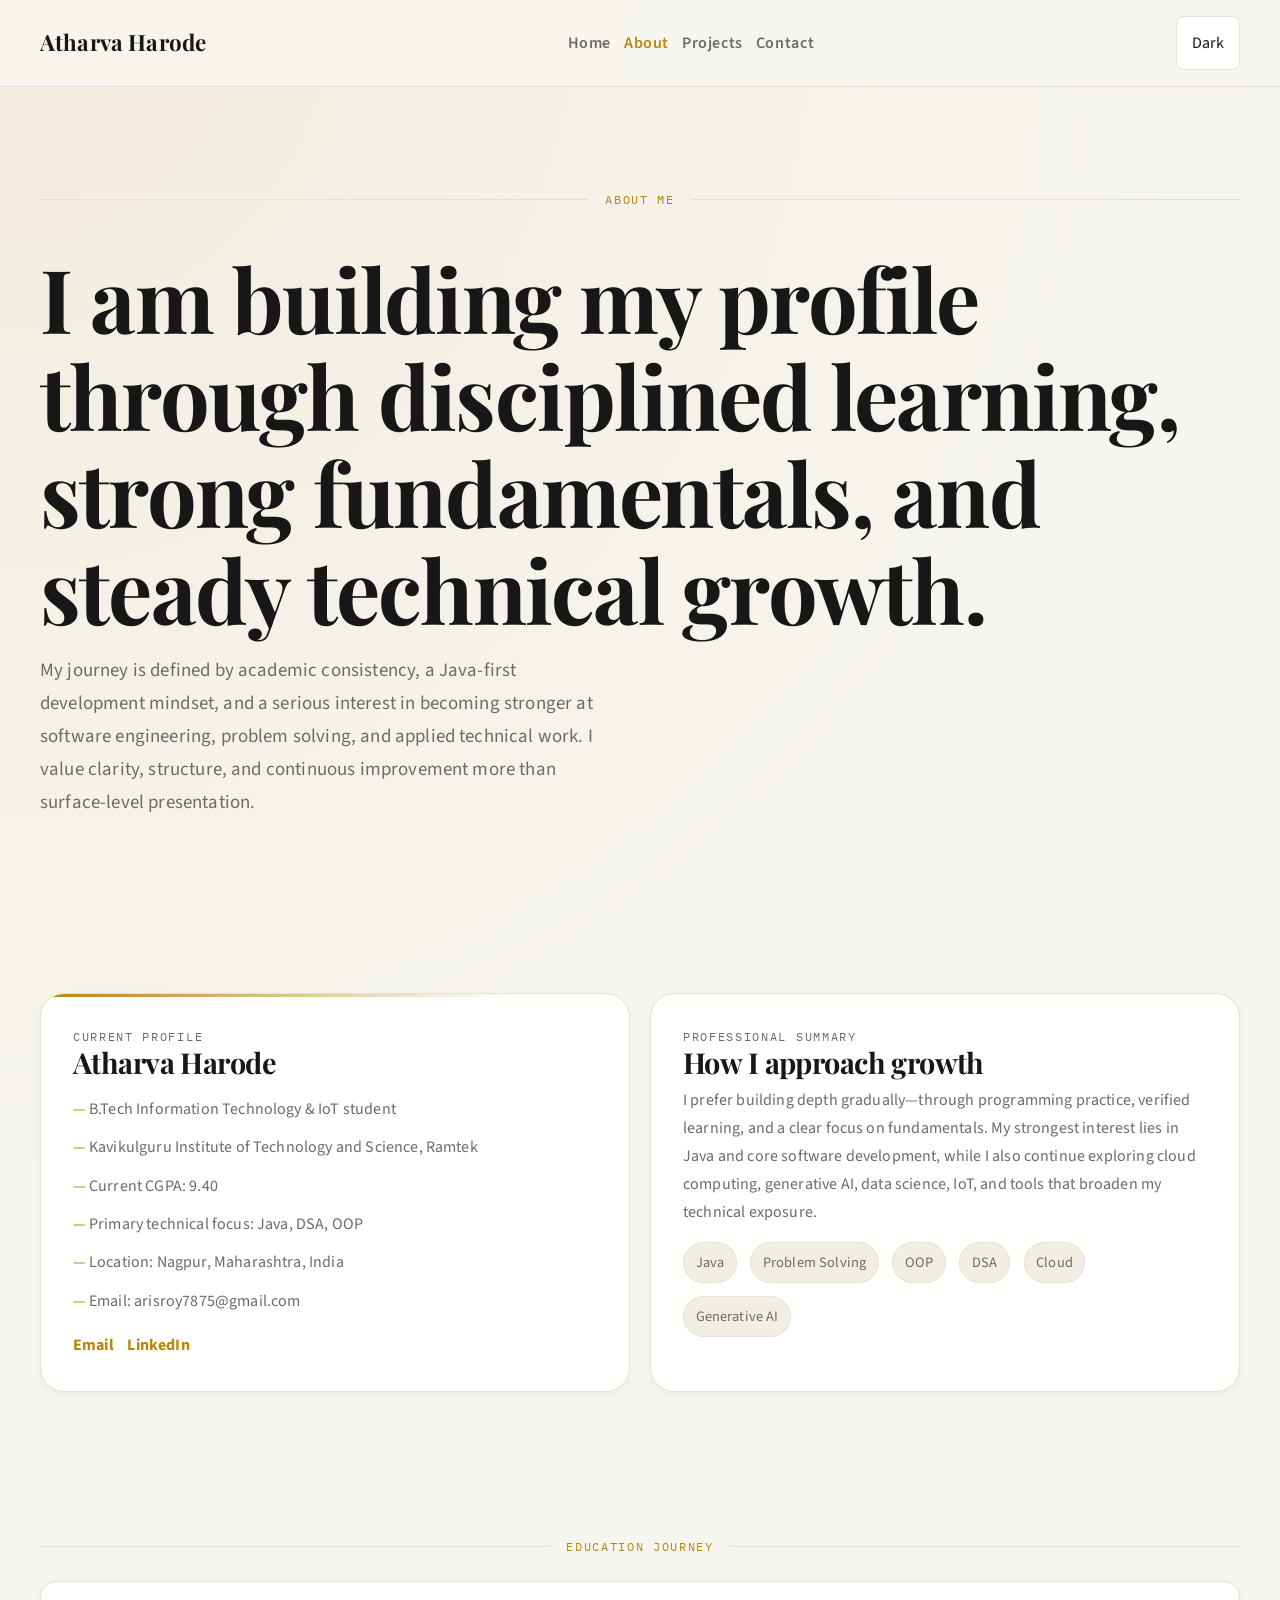
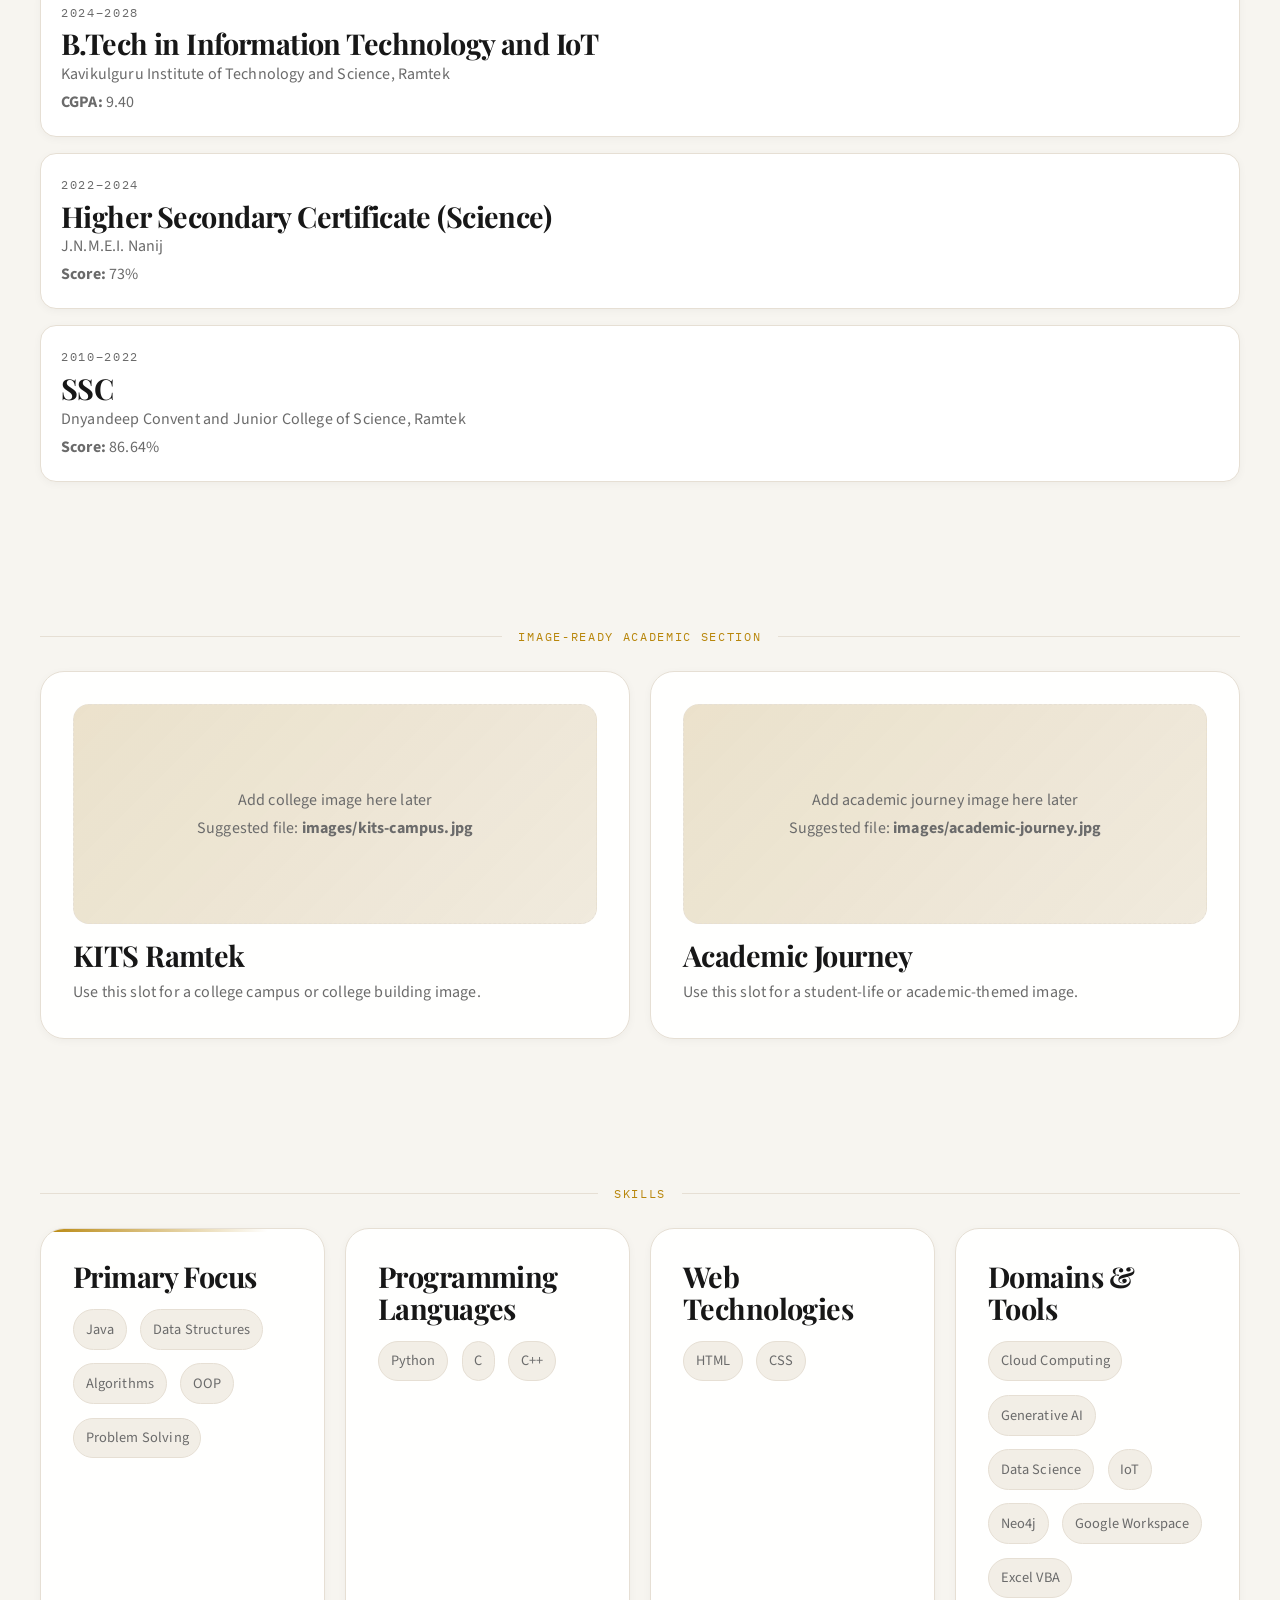
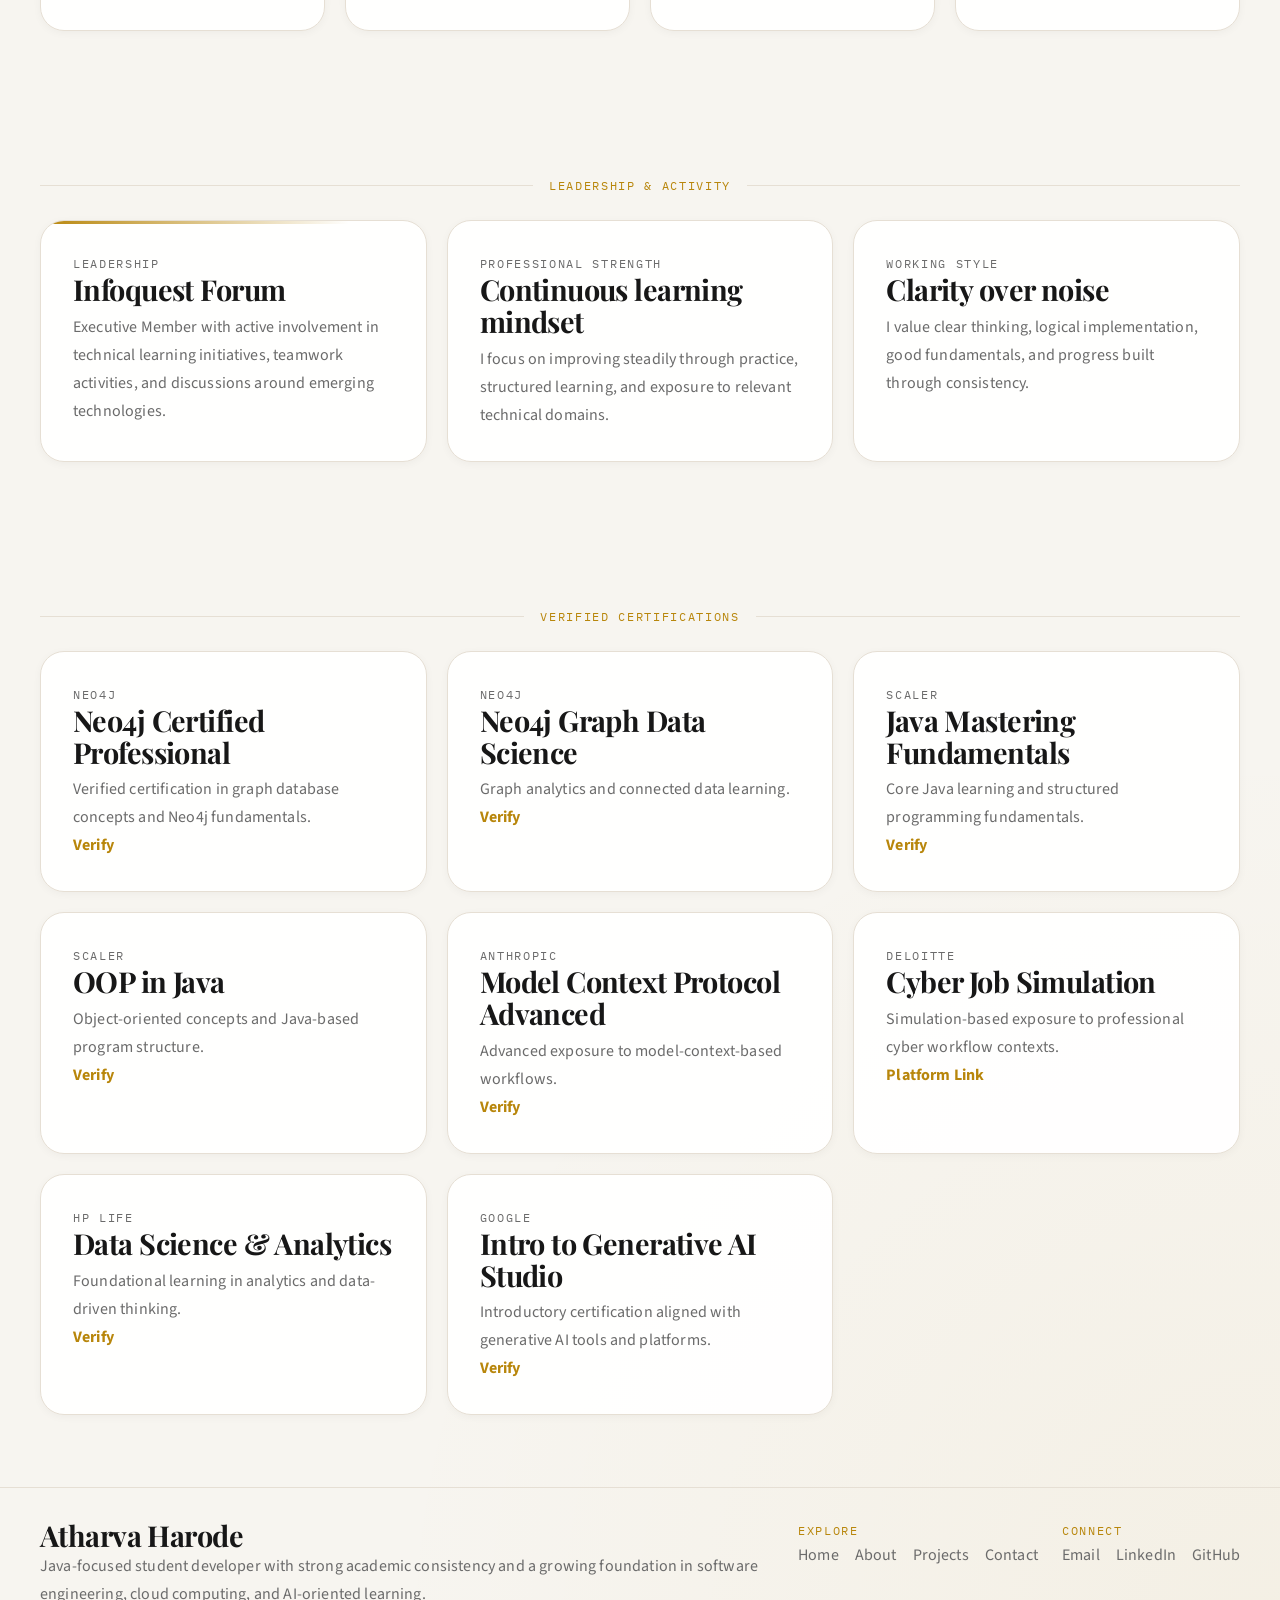
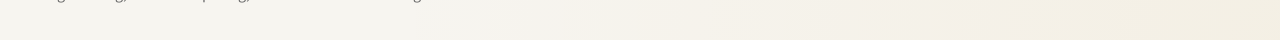
==== commit 9f940a4d: "Initialize new change in this task" ====
--- a/about.html
+++ b/about.html
@@ -16,7 +16,6 @@
     href="https://fonts.googleapis.com/css2?family=IBM+Plex+Mono:wght@500&family=Playfair+Display:wght@600;700&family=Source+Sans+3:wght@400;600;700&display=swap"
     rel="stylesheet"
   />
-
   <link rel="stylesheet" href="css/style.css" />
   <script defer src="script.js"></script>
 </head>
@@ -43,100 +42,84 @@
 
   <main id="main">
     <section class="section">
-      <div class="container page-intro reading-width">
+      <div class="container narrow page-hero">
         <div class="section-label">
           <span>About Me</span>
         </div>
-
-        <h1>My profile is shaped by consistency, curiosity, and a deliberate approach to technical growth.</h1>
+        <h1>I am building my profile through disciplined learning, strong fundamentals, and steady technical growth.</h1>
         <p class="lead">
-          I value strong fundamentals, elegant problem solving, and the discipline required to grow from a student of technology
-          into a dependable software engineer. My strongest direction today is Java, supported by core computer science learning,
-          responsive web development, and exposure to modern technical domains.
+          My journey is defined by academic consistency, a Java-first development mindset, and a serious interest in
+          becoming stronger at software engineering, problem solving, and applied technical work. I value clarity, structure,
+          and continuous improvement more than surface-level presentation.
         </p>
       </div>
     </section>
 
     <section class="section section--tight">
-      <div class="container info-grid">
-        <article class="card card--featured">
-          <p class="eyebrow">Personal Profile</p>
-          <h2>Atharva Harode</h2>
-          <div class="detail-list" style="margin-top: 1rem;">
-            <div class="detail-row">
-              <span class="muted">Institute</span>
-              <strong>Kavikulguru Institute of Technology and Science, Ramtek</strong>
-            </div>
-            <div class="detail-row">
-              <span class="muted">Program</span>
-              <strong>B.Tech Information Technology & IoT</strong>
-            </div>
-            <div class="detail-row">
-              <span class="muted">Academic Period</span>
-              <strong>2024–2028</strong>
-            </div>
-            <div class="detail-row">
-              <span class="muted">Current CGPA</span>
-              <strong>9.40</strong>
-            </div>
-            <div class="detail-row">
-              <span class="muted">Location</span>
-              <strong>Nagpur, Maharashtra, India</strong>
-            </div>
-            <div class="detail-row">
-              <span class="muted">Email</span>
-              <strong><a href="mailto:arisroy7875@gmail.com">arisroy7875@gmail.com</a></strong>
-            </div>
+      <div class="container education-grid">
+        <article class="card card--accent">
+          <p class="meta">Current Profile</p>
+          <h3>Atharva Harode</h3>
+          <ul class="list-points">
+            <li>B.Tech Information Technology & IoT student</li>
+            <li>Kavikulguru Institute of Technology and Science, Ramtek</li>
+            <li>Current CGPA: 9.40</li>
+            <li>Primary technical focus: Java, DSA, OOP</li>
+            <li>Location: Nagpur, Maharashtra, India</li>
+            <li>Email: arisroy7875@gmail.com</li>
+          </ul>
+
+          <div class="card-links" style="margin-top: 1rem;">
+            <a href="mailto:arisroy7875@gmail.com">Email</a>
+            <a href="https://www.linkedin.com/in/atharva-harode-336a64334/" target="_blank" rel="noopener noreferrer">LinkedIn</a>
           </div>
         </article>
 
-        <aside class="card">
-          <p class="eyebrow">Professional Direction</p>
-          <h3 class="card-title">Current focus areas</h3>
+        <article class="card">
+          <p class="meta">Professional Summary</p>
+          <h3>How I approach growth</h3>
           <p class="card-text">
-            My strongest interest is in Java and core software fundamentals. Alongside that, I am building confidence in
-            structured programming, problem solving, responsive web interfaces, and adjacent areas such as cloud computing,
-            AI, data science, and IoT.
+            I prefer building depth gradually—through programming practice, verified learning, and a clear focus on fundamentals.
+            My strongest interest lies in Java and core software development, while I also continue exploring cloud computing,
+            generative AI, data science, IoT, and tools that broaden my technical exposure.
           </p>
 
-          <div class="chip-list" style="margin-top: 1rem;">
-            <span class="skill-chip">Java</span>
-            <span class="skill-chip">DSA</span>
-            <span class="skill-chip">OOP</span>
-            <span class="skill-chip">HTML</span>
-            <span class="skill-chip">CSS</span>
-            <span class="skill-chip">Cloud</span>
-            <span class="skill-chip">Generative AI</span>
-            <span class="skill-chip">IoT</span>
+          <div class="badge-list">
+            <span class="badge">Java</span>
+            <span class="badge">Problem Solving</span>
+            <span class="badge">OOP</span>
+            <span class="badge">DSA</span>
+            <span class="badge">Cloud</span>
+            <span class="badge">Generative AI</span>
           </div>
-        </aside>
-      </div>
-    </section>
-
-    <section class="section section--tight">
-      <div class="container">
-        <div class="section-label">
-          <span>Education</span>
-        </div>
-
-        <div class="timeline-list">
+        </article>
+      </div>
+    </section>
+
+    <section class="section section--tight">
+      <div class="container">
+        <div class="section-label">
+          <span>Education Journey</span>
+        </div>
+
+        <div class="timeline">
           <article class="timeline-item">
-            <p class="meta-text">2024–2028</p>
-            <h3 class="card-title">B.Tech in Information Technology and IoT</h3>
+            <p class="meta">2024–2028</p>
+            <h3>B.Tech in Information Technology and IoT</h3>
             <p class="card-text">Kavikulguru Institute of Technology and Science, Ramtek</p>
             <p class="card-text"><strong>CGPA:</strong> 9.40</p>
           </article>
 
           <article class="timeline-item">
-            <p class="meta-text">2022–2024</p>
-            <h3 class="card-title">Higher Secondary Certificate (Science)</h3>
+            <p class="meta">2022–2024</p>
+            <h3>Higher Secondary Certificate (Science)</h3>
             <p class="card-text">J.N.M.E.I. Nanij</p>
             <p class="card-text"><strong>Score:</strong> 73%</p>
           </article>
 
           <article class="timeline-item">
-            <p class="meta-text">2010–2022</p>
-            <h3 class="card-title">SSC</h3>
+            <p class="meta">2010–2022</p>
+            <h3>SSC</h3>
             <p class="card-text">Dnyandeep Convent and Junior College of Science, Ramtek</p>
             <p class="card-text"><strong>Score:</strong> 86.64%</p>
           </article>
@@ -147,96 +130,125 @@
     <section class="section section--tight">
       <div class="container">
         <div class="section-label">
+          <span>Image-Ready Academic Section</span>
+        </div>
+
+        <div class="gallery-grid">
+          <figure class="image-card">
+            <div class="image-frame">
+              <span>
+                Add college image here later<br />
+                Suggested file: <strong>images/kits-campus.jpg</strong>
+              </span>
+              <!-- Example later:
+              <img src="images/kits-campus.jpg" alt="KITS Ramtek campus" />
+              -->
+            </div>
+            <figcaption>
+              <h3>KITS Ramtek</h3>
+              <p class="card-text">Use this slot for a college campus or college building image.</p>
+            </figcaption>
+          </figure>
+
+          <figure class="image-card">
+            <div class="image-frame">
+              <span>
+                Add academic journey image here later<br />
+                Suggested file: <strong>images/academic-journey.jpg</strong>
+              </span>
+            </div>
+            <figcaption>
+              <h3>Academic Journey</h3>
+              <p class="card-text">Use this slot for a student-life or academic-themed image.</p>
+            </figcaption>
+          </figure>
+        </div>
+      </div>
+    </section>
+
+    <section class="section section--tight">
+      <div class="container">
+        <div class="section-label">
           <span>Skills</span>
         </div>
 
-        <div class="skills-grid">
-          <article class="card card--featured skill-group">
-            <h3 class="card-title">Primary Focus</h3>
-            <div class="chip-list">
-              <span class="skill-chip">Java</span>
-              <span class="skill-chip">Data Structures</span>
-              <span class="skill-chip">Algorithms</span>
-              <span class="skill-chip">OOP</span>
-              <span class="skill-chip">Problem Solving</span>
-            </div>
-          </article>
-
-          <article class="card skill-group">
-            <h3 class="card-title">Programming Languages</h3>
-            <div class="chip-list">
-              <span class="skill-chip">Python</span>
-              <span class="skill-chip">C</span>
-              <span class="skill-chip">C++</span>
-            </div>
-          </article>
-
-          <article class="card skill-group">
-            <h3 class="card-title">Web Technologies</h3>
-            <div class="chip-list">
-              <span class="skill-chip">HTML</span>
-              <span class="skill-chip">CSS</span>
-            </div>
-          </article>
-
-          <article class="card skill-group">
-            <h3 class="card-title">Domains</h3>
-            <div class="chip-list">
-              <span class="skill-chip">Cloud Computing</span>
-              <span class="skill-chip">Generative AI</span>
-              <span class="skill-chip">Data Science</span>
-              <span class="skill-chip">IoT</span>
-            </div>
-          </article>
-
-          <article class="card skill-group">
-            <h3 class="card-title">Tools & Platforms</h3>
-            <div class="chip-list">
-              <span class="skill-chip">Neo4j</span>
-              <span class="skill-chip">Google Workspace</span>
-              <span class="skill-chip">Excel VBA</span>
-            </div>
-          </article>
-
-          <article class="card skill-group">
-            <h3 class="card-title">Professional Strengths</h3>
-            <div class="chip-list">
-              <span class="skill-chip">Analytical Thinking</span>
-              <span class="skill-chip">Communication</span>
-              <span class="skill-chip">Teamwork</span>
-              <span class="skill-chip">Continuous Learning</span>
-            </div>
-          </article>
-        </div>
-      </div>
-    </section>
-
-    <section class="section section--tight">
-      <div class="container highlight-grid">
-        <article class="card card--featured">
-          <p class="meta-text">Leadership</p>
-          <h3 class="card-title">Infoquest Forum</h3>
-          <p class="card-text">
-            Executive Member of the Infoquest Forum with active involvement in technical learning initiatives,
-            teamwork activities, and emerging technology discussions.
-          </p>
-        </article>
-
-        <article class="card">
-          <p class="meta-text">Learning Approach</p>
-          <h3 class="card-title">Certification-backed growth</h3>
-          <p class="card-text">
-            I use certifications to support structured learning, strengthen technical exposure, and validate consistent progress.
-          </p>
-        </article>
-
-        <article class="card">
-          <p class="meta-text">Professional Goal</p>
-          <h3 class="card-title">Industry-ready foundation</h3>
-          <p class="card-text">
-            My current goal is to strengthen core engineering capability and grow into meaningful software development opportunities.
-          </p>
-        </article>
+        <div class="skill-grid">
+          <article class="card card--accent">
+            <h3>Primary Focus</h3>
+            <div class="badge-list">
+              <span class="badge">Java</span>
+              <span class="badge">Data Structures</span>
+              <span class="badge">Algorithms</span>
+              <span class="badge">OOP</span>
+              <span class="badge">Problem Solving</span>
+            </div>
+          </article>
+
+          <article class="card">
+            <h3>Programming Languages</h3>
+            <div class="badge-list">
+              <span class="badge">Python</span>
+              <span class="badge">C</span>
+              <span class="badge">C++</span>
+            </div>
+          </article>
+
+          <article class="card">
+            <h3>Web Technologies</h3>
+            <div class="badge-list">
+              <span class="badge">HTML</span>
+              <span class="badge">CSS</span>
+            </div>
+          </article>
+
+          <article class="card">
+            <h3>Domains & Tools</h3>
+            <div class="badge-list">
+              <span class="badge">Cloud Computing</span>
+              <span class="badge">Generative AI</span>
+              <span class="badge">Data Science</span>
+              <span class="badge">IoT</span>
+              <span class="badge">Neo4j</span>
+              <span class="badge">Google Workspace</span>
+              <span class="badge">Excel VBA</span>
+            </div>
+          </article>
+        </div>
+      </div>
+    </section>
+
+    <section class="section section--tight">
+      <div class="container">
+        <div class="section-label">
+          <span>Leadership & Activity</span>
+        </div>
+
+        <div class="feature-grid">
+          <article class="feature-card card--accent">
+            <p class="meta">Leadership</p>
+            <h3>Infoquest Forum</h3>
+            <p class="card-text">
+              Executive Member with active involvement in technical learning initiatives, teamwork activities,
+              and discussions around emerging technologies.
+            </p>
+          </article>
+
+          <article class="feature-card">
+            <p class="meta">Professional Strength</p>
+            <h3>Continuous learning mindset</h3>
+            <p class="card-text">
+              I focus on improving steadily through practice, structured learning, and exposure to relevant technical domains.
+            </p>
+          </article>
+
+          <article class="feature-card">
+            <p class="meta">Working Style</p>
+            <h3>Clarity over noise</h3>
+            <p class="card-text">
+              I value clear thinking, logical implementation, good fundamentals, and progress built through consistency.
+            </p>
+          </article>
+        </div>
       </div>
     </section>
 
@@ -248,75 +260,59 @@
 
         <div class="cert-grid">
           <article class="card">
-            <p class="meta-text">Neo4j</p>
-            <h3 class="card-title">Neo4j Certified Professional</h3>
-            <p class="card-text">Professional certification in graph database concepts.</p>
-            <div class="card-links">
-              <a href="https://graphacademy.neo4j.com/c/7bdb7557-6568-4c2e-84bf-61533a747345/" target="_blank" rel="noopener noreferrer">Verify</a>
-            </div>
-          </article>
-
-          <article class="card">
-            <p class="meta-text">Neo4j</p>
-            <h3 class="card-title">Neo4j Graph Data Science</h3>
+            <p class="meta">Neo4j</p>
+            <h3>Neo4j Certified Professional</h3>
+            <p class="card-text">Verified certification in graph database concepts and Neo4j fundamentals.</p>
+            <div class="card-links"><a href="https://graphacademy.neo4j.com/c/7bdb7557-6568-4c2e-84bf-61533a747345/" target="_blank" rel="noopener noreferrer">Verify</a></div>
+          </article>
+
+          <article class="card">
+            <p class="meta">Neo4j</p>
+            <h3>Neo4j Graph Data Science</h3>
             <p class="card-text">Graph analytics and connected data learning.</p>
-            <div class="card-links">
-              <a href="https://graphacademy.neo4j.com/c/615c1e58-2b9d-46cf-a723-f88ed874ff77/" target="_blank" rel="noopener noreferrer">Verify</a>
-            </div>
-          </article>
-
-          <article class="card">
-            <p class="meta-text">Scaler</p>
-            <h3 class="card-title">Java Mastering Fundamentals</h3>
-            <p class="card-text">Core Java programming and structured logic.</p>
-            <div class="card-links">
-              <a href="https://moonshot.scaler.com/s/sl/8MfIuvoeKz" target="_blank" rel="noopener noreferrer">Verify</a>
-            </div>
-          </article>
-
-          <article class="card">
-            <p class="meta-text">Scaler</p>
-            <h3 class="card-title">OOP in Java</h3>
-            <p class="card-text">Object-oriented programming principles in Java.</p>
-            <div class="card-links">
-              <a href="https://moonshot.scaler.com/s/li/6NjYlQh3RE" target="_blank" rel="noopener noreferrer">Verify</a>
-            </div>
-          </article>
-
-          <article class="card">
-            <p class="meta-text">Anthropic</p>
-            <h3 class="card-title">Model Context Protocol Advanced</h3>
-            <p class="card-text">Advanced exposure to model context concepts.</p>
-            <div class="card-links">
-              <a href="https://verify.skilljar.com/c/eiay4afhugrx" target="_blank" rel="noopener noreferrer">Verify</a>
-            </div>
-          </article>
-
-          <article class="card">
-            <p class="meta-text">Deloitte</p>
-            <h3 class="card-title">Cyber Job Simulation</h3>
-            <p class="card-text">Simulation-based exposure to professional cyber workflow.</p>
-            <div class="card-links">
-              <a href="https://theforage.com/" target="_blank" rel="noopener noreferrer">Platform Link</a>
-            </div>
-          </article>
-
-          <article class="card">
-            <p class="meta-text">HP LIFE</p>
-            <h3 class="card-title">Data Science & Analytics</h3>
+            <div class="card-links"><a href="https://graphacademy.neo4j.com/c/615c1e58-2b9d-46cf-a723-f88ed874ff77/" target="_blank" rel="noopener noreferrer">Verify</a></div>
+          </article>
+
+          <article class="card">
+            <p class="meta">Scaler</p>
+            <h3>Java Mastering Fundamentals</h3>
+            <p class="card-text">Core Java learning and structured programming fundamentals.</p>
+            <div class="card-links"><a href="https://moonshot.scaler.com/s/sl/8MfIuvoeKz" target="_blank" rel="noopener noreferrer">Verify</a></div>
+          </article>
+
+          <article class="card">
+            <p class="meta">Scaler</p>
+            <h3>OOP in Java</h3>
+            <p class="card-text">Object-oriented concepts and Java-based program structure.</p>
+            <div class="card-links"><a href="https://moonshot.scaler.com/s/li/6NjYlQh3RE" target="_blank" rel="noopener noreferrer">Verify</a></div>
+          </article>
+
+          <article class="card">
+            <p class="meta">Anthropic</p>
+            <h3>Model Context Protocol Advanced</h3>
+            <p class="card-text">Advanced exposure to model-context-based workflows.</p>
+            <div class="card-links"><a href="https://verify.skilljar.com/c/eiay4afhugrx" target="_blank" rel="noopener noreferrer">Verify</a></div>
+          </article>
+
+          <article class="card">
+            <p class="meta">Deloitte</p>
+            <h3>Cyber Job Simulation</h3>
+            <p class="card-text">Simulation-based exposure to professional cyber workflow contexts.</p>
+            <div class="card-links"><a href="https://theforage.com/" target="_blank" rel="noopener noreferrer">Platform Link</a></div>
+          </article>
+
+          <article class="card">
+            <p class="meta">HP LIFE</p>
+            <h3>Data Science & Analytics</h3>
             <p class="card-text">Foundational learning in analytics and data-driven thinking.</p>
-            <div class="card-links">
-              <a href="https://www.life-global.org/certificate/e70e6ba1-0f59-45a6-9983-617a20633d9f" target="_blank" rel="noopener noreferrer">Verify</a>
-            </div>
-          </article>
-
-          <article class="card">
-            <p class="meta-text">Google</p>
-            <h3 class="card-title">Intro to Generative AI Studio</h3>
-            <p class="card-text">Introductory learning aligned with generative AI platforms.</p>
-            <div class="card-links">
-              <a href="https://simpli-web.app.link/e/qctK5cx7B1b" target="_blank" rel="noopener noreferrer">Verify</a>
-            </div>
+            <div class="card-links"><a href="https://www.life-global.org/certificate/e70e6ba1-0f59-45a6-9983-617a20633d9f" target="_blank" rel="noopener noreferrer">Verify</a></div>
+          </article>
+
+          <article class="card">
+            <p class="meta">Google</p>
+            <h3>Intro to Generative AI Studio</h3>
+            <p class="card-text">Introductory certification aligned with generative AI tools and platforms.</p>
+            <div class="card-links"><a href="https://simpli-web.app.link/e/qctK5cx7B1b" target="_blank" rel="noopener noreferrer">Verify</a></div>
           </article>
         </div>
       </div>
@@ -328,8 +324,8 @@
       <div>
         <h3>Atharva Harode</h3>
         <p class="muted">
-          Java-focused student developer with strong academic consistency and a growing foundation in software engineering,
-          cloud computing, data-driven learning, and modern technologies.
+          Java-focused student developer with strong academic consistency and a growing foundation in
+          software engineering, cloud computing, and AI-oriented learning.
         </p>
       </div>
 
--- a/css/style.css
+++ b/css/style.css
@@ -5,51 +5,47 @@
   --font-sans: "Source Sans 3", system-ui, -apple-system, BlinkMacSystemFont, sans-serif;
   --font-mono: "IBM Plex Mono", monospace;
 
-  --background: #fafaf8;
-  --foreground: #1a1a1a;
-  --muted: #f5f3f0;
-  --muted-foreground: #6b6b6b;
+  --background: #f7f5f0;
+  --surface: #ffffff;
+  --surface-soft: #f2eee6;
+  --foreground: #171717;
+  --muted: #6b6b6b;
   --accent: #b8860b;
-  --accent-secondary: #d4a84b;
-  --accent-foreground: #ffffff;
-  --accent-soft: rgba(184, 134, 11, 0.08);
-  --border: #e8e4df;
-  --card: #ffffff;
+  --accent-2: #d6a94d;
+  --border: #e6dfd4;
   --ring: rgba(184, 134, 11, 0.35);
 
-  --shadow-sm: 0 1px 2px rgba(26, 26, 26, 0.04);
-  --shadow-md: 0 6px 18px rgba(26, 26, 26, 0.08);
-  --shadow-lg: 0 12px 32px rgba(26, 26, 26, 0.12);
-
-  --radius-sm: 6px;
-  --radius-md: 10px;
-  --radius-lg: 18px;
-  --radius-xl: 24px;
-
-  --container: 74rem;
-  --reading-width: 64rem;
-
-  --transition: 220ms ease-out;
+  --shadow-sm: 0 2px 8px rgba(17, 17, 17, 0.04);
+  --shadow-md: 0 12px 30px rgba(17, 17, 17, 0.08);
+  --shadow-lg: 0 24px 48px rgba(17, 17, 17, 0.12);
+
+  --radius-sm: 8px;
+  --radius-md: 16px;
+  --radius-lg: 24px;
+  --radius-xl: 32px;
+
+  --container: 1200px;
+  --content: 760px;
+
+  --transition: 220ms ease;
 }
 
 :root[data-theme="dark"] {
   color-scheme: dark;
 
-  --background: #141311;
-  --foreground: #f2ede5;
-  --muted: #1d1a17;
-  --muted-foreground: #b9afa2;
+  --background: #121110;
+  --surface: #1a1816;
+  --surface-soft: #211d1a;
+  --foreground: #f4efe7;
+  --muted: #b8aea2;
   --accent: #d4a84b;
-  --accent-secondary: #e4bf69;
-  --accent-foreground: #141311;
-  --accent-soft: rgba(212, 168, 75, 0.12);
-  --border: #332d27;
-  --card: #191714;
+  --accent-2: #e6bf69;
+  --border: #332d28;
   --ring: rgba(212, 168, 75, 0.35);
 
-  --shadow-sm: 0 1px 2px rgba(0, 0, 0, 0.28);
-  --shadow-md: 0 8px 18px rgba(0, 0, 0, 0.28);
-  --shadow-lg: 0 16px 36px rgba(0, 0, 0, 0.34);
+  --shadow-sm: 0 2px 8px rgba(0, 0, 0, 0.18);
+  --shadow-md: 0 14px 32px rgba(0, 0, 0, 0.24);
+  --shadow-lg: 0 26px 50px rgba(0, 0, 0, 0.34);
 }
 
 *,
@@ -69,42 +65,20 @@
 h4,
 p,
 ul,
-li {
+li,
+figure {
   margin: 0;
 }
 
 body {
   font-family: var(--font-sans);
-  background: var(--background);
+  background:
+    radial-gradient(circle at top left, rgba(184, 134, 11, 0.08), transparent 24%),
+    radial-gradient(circle at bottom right, rgba(184, 134, 11, 0.05), transparent 18%),
+    var(--background);
   color: var(--foreground);
   line-height: 1.75;
   letter-spacing: 0.01em;
-  min-height: 100vh;
-  position: relative;
-}
-
-body::before {
-  content: "";
-  position: fixed;
-  inset: 0;
-  pointer-events: none;
-  background:
-    radial-gradient(circle at top left, rgba(184, 134, 11, 0.07), transparent 28%),
-    radial-gradient(circle at bottom right, rgba(184, 134, 11, 0.04), transparent 24%);
-  z-index: -2;
-}
-
-body::after {
-  content: "";
-  position: fixed;
-  inset: 0;
-  pointer-events: none;
-  opacity: 0.08;
-  background-image:
-    linear-gradient(rgba(0, 0, 0, 0.015) 1px, transparent 1px),
-    linear-gradient(90deg, rgba(0, 0, 0, 0.015) 1px, transparent 1px);
-  background-size: 24px 24px;
-  z-index: -1;
 }
 
 img {
@@ -113,8 +87,8 @@
 }
 
 a {
+  text-decoration: none;
   color: inherit;
-  text-decoration: none;
 }
 
 ul {
@@ -129,20 +103,22 @@
 }
 
 button {
-  cursor: pointer;
   border: none;
   background: none;
+  cursor: pointer;
+}
+
+::selection {
+  background: rgba(184, 134, 11, 0.18);
 }
 
 a:focus-visible,
-button:focus-visible {
+button:focus-visible,
+input:focus-visible,
+textarea:focus-visible {
   outline: none;
   box-shadow: 0 0 0 3px var(--ring);
   border-radius: var(--radius-sm);
-}
-
-::selection {
-  background: var(--accent-soft);
 }
 
 .skip-link {
@@ -150,7 +126,7 @@
   left: -9999px;
   top: 1rem;
   background: var(--accent);
-  color: var(--accent-foreground);
+  color: #fff;
   padding: 0.75rem 1rem;
   border-radius: var(--radius-sm);
   z-index: 1000;
@@ -165,16 +141,32 @@
   margin-inline: auto;
 }
 
-.reading-width {
-  width: min(100%, var(--reading-width));
+.narrow {
+  width: min(100%, var(--content));
 }
 
 .section {
-  padding-block: clamp(4rem, 9vw, 7rem);
+  padding-block: clamp(4rem, 8vw, 7rem);
 }
 
 .section--tight {
-  padding-block: clamp(2.8rem, 7vw, 4.8rem);
+  padding-block: clamp(2.5rem, 6vw, 4.5rem);
+}
+
+.eyebrow,
+.meta {
+  font-family: var(--font-mono);
+  font-size: 0.75rem;
+  text-transform: uppercase;
+  letter-spacing: 0.14em;
+}
+
+.eyebrow {
+  color: var(--accent);
+}
+
+.meta {
+  color: var(--muted);
 }
 
 .section-label {
@@ -192,27 +184,12 @@
   background: var(--border);
 }
 
-.section-label span,
-.eyebrow,
-.meta-text {
+.section-label span {
   font-family: var(--font-mono);
   font-size: 0.75rem;
-  font-weight: 500;
-  letter-spacing: 0.15em;
   text-transform: uppercase;
-}
-
-.section-label span,
-.eyebrow {
+  letter-spacing: 0.14em;
   color: var(--accent);
-}
-
-.meta-text {
-  color: var(--muted-foreground);
-}
-
-.muted {
-  color: var(--muted-foreground);
 }
 
 h1,
@@ -220,42 +197,39 @@
 h3,
 h4 {
   font-family: var(--font-serif);
-  line-height: 1.12;
+  line-height: 1.1;
   letter-spacing: -0.02em;
 }
 
 h1 {
-  font-size: clamp(2.6rem, 7vw, 4.8rem);
-  font-weight: 700;
+  font-size: clamp(2.8rem, 7vw, 5.5rem);
 }
 
 h2 {
-  font-size: clamp(2rem, 4.4vw, 3rem);
-  font-weight: 700;
+  font-size: clamp(2rem, 4vw, 3.3rem);
 }
 
 h3 {
-  font-size: clamp(1.3rem, 2.4vw, 1.65rem);
-  font-weight: 600;
+  font-size: clamp(1.3rem, 2.5vw, 1.8rem);
 }
 
 .lead {
-  font-size: clamp(1.05rem, 1.9vw, 1.2rem);
-  color: var(--muted-foreground);
-  max-width: 66ch;
+  font-size: clamp(1.05rem, 1.7vw, 1.18rem);
+  color: var(--muted);
+  max-width: 64ch;
+}
+
+.muted {
+  color: var(--muted);
 }
 
 .site-header {
   position: sticky;
   top: 0;
   z-index: 100;
+  backdrop-filter: blur(16px);
+  background: color-mix(in srgb, var(--background) 88%, transparent);
   border-bottom: 1px solid var(--border);
-  background: rgba(250, 250, 248, 0.88);
-  backdrop-filter: blur(14px);
-}
-
-:root[data-theme="dark"] .site-header {
-  background: rgba(20, 19, 17, 0.88);
 }
 
 .nav-shell {
@@ -269,9 +243,8 @@
 
 .brand {
   font-family: var(--font-serif);
-  font-size: 1.35rem;
+  font-size: 1.4rem;
   font-weight: 700;
-  letter-spacing: -0.02em;
 }
 
 .nav-actions {
@@ -284,18 +257,18 @@
 .nav-toggle {
   min-height: 44px;
   min-width: 44px;
-  padding: 0.7rem 0.9rem;
+  padding: 0.75rem 0.95rem;
   border: 1px solid var(--border);
   border-radius: var(--radius-sm);
-  background: var(--card);
+  background: var(--surface);
   color: var(--foreground);
-  transition: background var(--transition), border-color var(--transition), color var(--transition);
+  transition: all var(--transition);
 }
 
 .theme-toggle:hover,
 .nav-toggle:hover {
-  background: var(--muted);
   border-color: var(--accent);
+  background: var(--surface-soft);
 }
 
 .site-nav {
@@ -305,12 +278,12 @@
   left: 0;
   right: 0;
   padding: 1rem;
-  border: 1px solid var(--border);
-  border-radius: var(--radius-lg);
-  background: var(--card);
+  background: var(--surface);
+  border: 1px solid var(--border);
+  border-radius: var(--radius-md);
   box-shadow: var(--shadow-lg);
   flex-direction: column;
-  gap: 0.875rem;
+  gap: 0.8rem;
 }
 
 .site-nav.is-open {
@@ -318,10 +291,9 @@
 }
 
 .site-nav a {
-  font-size: 0.95rem;
   font-weight: 600;
-  letter-spacing: 0.05em;
-  color: var(--muted-foreground);
+  letter-spacing: 0.04em;
+  color: var(--muted);
   transition: color var(--transition);
 }
 
@@ -330,235 +302,317 @@
   color: var(--accent);
 }
 
-.button-row,
-.card-links,
-.footer-links,
-.quick-links,
-.chip-list,
-.hero-tags {
+.btn-row,
+.inline-links,
+.stat-list,
+.badge-list,
+.card-links {
   display: flex;
   flex-wrap: wrap;
   gap: 0.85rem;
 }
 
-.button-row {
+.btn-row {
   margin-top: 1.5rem;
 }
 
-.button {
+.btn {
   min-height: 44px;
   display: inline-flex;
   align-items: center;
   justify-content: center;
-  gap: 0.5rem;
   padding: 0.85rem 1.2rem;
-  border-radius: var(--radius-sm);
-  font-weight: 600;
-  letter-spacing: 0.03em;
-  touch-action: manipulation;
-  transition: background var(--transition), color var(--transition), border-color var(--transition), box-shadow var(--transition), transform var(--transition);
-}
-
-.button--primary {
-  background: var(--accent);
-  color: var(--accent-foreground);
+  border-radius: 999px;
+  font-weight: 700;
+  letter-spacing: 0.02em;
+  transition: all var(--transition);
+}
+
+.btn--primary {
+  background: linear-gradient(135deg, var(--accent), var(--accent-2));
+  color: #fff;
   box-shadow: var(--shadow-sm);
 }
 
-.button--primary:hover {
-  background: var(--accent-secondary);
+.btn--primary:hover {
+  transform: translateY(-2px);
   box-shadow: var(--shadow-md);
-  transform: translateY(-1px);
-}
-
-.button--secondary {
-  border: 1px solid var(--foreground);
+}
+
+.btn--secondary {
+  border: 1px solid var(--border);
+  background: var(--surface);
   color: var(--foreground);
-  background: transparent;
-}
-
-.button--secondary:hover {
+}
+
+.btn--secondary:hover {
   border-color: var(--accent);
   color: var(--accent);
-  background: var(--accent-soft);
-}
-
-.hero-layout,
-.info-grid,
-.contact-grid,
-.footer-grid,
-.project-grid,
-.cert-grid,
-.skills-grid,
-.stats-grid,
-.highlight-grid {
+  background: var(--surface-soft);
+}
+
+.card,
+.panel,
+.sidebar-card,
+.feature-card,
+.image-card,
+.form-card {
+  background: color-mix(in srgb, var(--surface) 96%, transparent);
+  border: 1px solid var(--border);
+  border-radius: var(--radius-lg);
+  box-shadow: var(--shadow-sm);
+}
+
+.card,
+.feature-card,
+.image-card,
+.form-card {
+  padding: 1.5rem;
+}
+
+.card,
+.feature-card,
+.image-card,
+.form-card,
+.panel {
+  transition: transform var(--transition), box-shadow var(--transition), border-color var(--transition);
+}
+
+.card:hover,
+.feature-card:hover,
+.image-card:hover,
+.form-card:hover,
+.panel:hover {
+  transform: translateY(-3px);
+  box-shadow: var(--shadow-md);
+  border-color: color-mix(in srgb, var(--accent) 45%, var(--border));
+}
+
+.card--accent,
+.sidebar-card,
+.spotlight-panel {
+  position: relative;
+  overflow: hidden;
+}
+
+.card--accent::before,
+.sidebar-card::before,
+.spotlight-panel::before {
+  content: "";
+  position: absolute;
+  inset: 0 auto auto 0;
+  width: 100%;
+  height: 3px;
+  background: linear-gradient(90deg, var(--accent), transparent 80%);
+}
+
+.home-shell {
   display: grid;
   gap: 1.5rem;
 }
 
-.hero-layout {
-  align-items: center;
-}
-
-.profile-intro {
+.sidebar-card {
+  padding: 1.5rem;
+  background:
+    linear-gradient(180deg, rgba(184, 134, 11, 0.08), transparent 35%),
+    var(--surface);
+}
+
+.identity-top {
   display: grid;
   gap: 1rem;
 }
 
-.profile-head {
-  display: grid;
-  gap: 1rem;
-}
-
-.profile-avatar {
-  width: 96px;
-  height: 96px;
+.avatar {
+  width: 92px;
+  height: 92px;
   border-radius: 28px;
   display: grid;
   place-items: center;
   background:
-    linear-gradient(135deg, var(--accent-soft), rgba(184, 134, 11, 0.02)),
-    var(--card);
+    linear-gradient(135deg, rgba(184, 134, 11, 0.18), rgba(184, 134, 11, 0.04)),
+    var(--surface-soft);
   border: 1px solid var(--border);
   box-shadow: var(--shadow-md);
-  color: var(--foreground);
   font-family: var(--font-serif);
   font-size: 2rem;
   font-weight: 700;
-  letter-spacing: -0.03em;
-  position: relative;
-  overflow: hidden;
-}
-
-.profile-avatar::after {
-  content: "";
-  position: absolute;
-  right: -10px;
-  bottom: -10px;
-  width: 64px;
-  height: 64px;
-  border-radius: 50%;
-  background: rgba(184, 134, 11, 0.14);
-  filter: blur(12px);
-}
-
-.profile-avatar img {
+}
+
+.avatar img {
   width: 100%;
   height: 100%;
   object-fit: cover;
-  border-radius: inherit;
-}
-
-.profile-title {
-  font-size: clamp(1.05rem, 2vw, 1.2rem);
-  color: var(--muted-foreground);
-}
-
-.profile-card,
-.card,
-.cta-panel {
-  background: var(--card);
-  border: 1px solid var(--border);
-  border-radius: var(--radius-lg);
-  box-shadow: var(--shadow-sm);
-}
-
-.profile-card {
-  padding: 1.5rem;
-  border-top: 2px solid var(--accent);
-}
-
-.profile-facts,
-.detail-list,
-.timeline-list {
-  display: grid;
-  gap: 0.95rem;
-}
-
-.detail-row {
+  border-radius: 28px;
+}
+
+.identity-role {
+  color: var(--muted);
+  font-size: 1rem;
+}
+
+.identity-copy {
+  color: var(--muted);
+  margin-top: 0.5rem;
+}
+
+.identity-actions {
+  display: grid;
+  gap: 0.8rem;
+  margin-top: 1.25rem;
+}
+
+.identity-actions .btn {
+  width: 100%;
+}
+
+.mini-stats {
+  display: grid;
+  grid-template-columns: repeat(2, minmax(0, 1fr));
+  gap: 0.75rem;
+  margin-top: 1.25rem;
+}
+
+.mini-stat {
+  padding: 0.95rem;
+  border: 1px solid var(--border);
+  border-radius: var(--radius-md);
+  background: color-mix(in srgb, var(--surface-soft) 75%, transparent);
+}
+
+.mini-stat strong {
+  display: block;
+  font-family: var(--font-serif);
+  font-size: 1.3rem;
+}
+
+.quick-info {
+  display: grid;
+  gap: 0.9rem;
+  margin-top: 1.25rem;
+}
+
+.quick-row {
   display: flex;
   justify-content: space-between;
   gap: 1rem;
-  padding-bottom: 0.9rem;
+  padding-bottom: 0.8rem;
   border-bottom: 1px solid var(--border);
 }
 
-.detail-row:last-child {
+.quick-row:last-child {
   border-bottom: none;
   padding-bottom: 0;
 }
 
-.detail-row a,
+.quick-row a,
 .card-links a,
-.footer-links a,
-.quick-links a {
+.inline-links a {
   color: var(--accent);
-  font-weight: 600;
-}
-
-.detail-row a:hover,
+  font-weight: 700;
+}
+
+.quick-row a:hover,
 .card-links a:hover,
-.footer-links a:hover,
-.quick-links a:hover {
+.inline-links a:hover {
   text-decoration: underline;
   text-underline-offset: 4px;
 }
 
-.hero-tag,
-.skill-chip {
-  border: 1px solid var(--border);
-  background: var(--card);
-  color: var(--muted-foreground);
-  padding: 0.45rem 0.75rem;
+.content-rail {
+  display: grid;
+  gap: 1.5rem;
+}
+
+.spotlight-panel {
+  padding: 1.75rem;
+  background:
+    radial-gradient(circle at top right, rgba(184, 134, 11, 0.12), transparent 28%),
+    linear-gradient(180deg, rgba(184, 134, 11, 0.07), transparent 42%),
+    var(--surface);
+}
+
+.spotlight-grid {
+  display: grid;
+  gap: 1.25rem;
+}
+
+.spotlight-aside {
+  display: grid;
+  gap: 1rem;
+}
+
+.spotlight-metrics {
+  display: grid;
+  gap: 0.9rem;
+}
+
+.metric-card {
+  padding: 1rem;
+  border-radius: var(--radius-md);
+  border: 1px solid var(--border);
+  background: color-mix(in srgb, var(--surface-soft) 72%, transparent);
+}
+
+.metric-card strong {
+  display: block;
+  font-family: var(--font-serif);
+  font-size: 1.6rem;
+  margin-bottom: 0.25rem;
+}
+
+.pill {
+  display: inline-flex;
+  align-items: center;
+  padding: 0.45rem 0.8rem;
   border-radius: 999px;
-  font-size: 0.9rem;
-}
-
-.stats-grid {
-  margin-top: 2rem;
+  border: 1px solid var(--border);
+  background: var(--surface);
+  color: var(--muted);
+  font-size: 0.92rem;
+}
+
+.stats-band,
+.feature-grid,
+.skill-grid,
+.project-grid,
+.cert-grid,
+.contact-grid,
+.education-grid,
+.gallery-grid {
+  display: grid;
+  gap: 1.25rem;
+}
+
+.stats-band {
   grid-template-columns: repeat(2, minmax(0, 1fr));
 }
 
 .stat-card {
-  padding: 1.3rem;
-  background: var(--card);
+  padding: 1.25rem;
   border: 1px solid var(--border);
   border-radius: var(--radius-md);
+  background: var(--surface);
   box-shadow: var(--shadow-sm);
 }
 
-.stat-number {
+.stat-card strong {
+  display: block;
   font-family: var(--font-serif);
-  font-size: clamp(2rem, 4vw, 3rem);
+  font-size: clamp(1.8rem, 3vw, 2.7rem);
   line-height: 1;
+  margin-bottom: 0.35rem;
+}
+
+.feature-card h3,
+.card h3,
+.image-card h3,
+.form-card h3 {
   margin-bottom: 0.45rem;
 }
 
-.card,
-.cta-panel {
-  padding: 1.5rem;
-  transition: border-color var(--transition), box-shadow var(--transition), transform var(--transition), background var(--transition);
-}
-
-.card:hover,
-.cta-panel:hover {
-  border-color: var(--accent);
-  box-shadow: var(--shadow-md);
-  transform: translateY(-2px);
-}
-
-.card--featured {
-  border-top: 2px solid var(--accent);
-  background: linear-gradient(180deg, var(--accent-soft), transparent 38%), var(--card);
-}
-
-.card-title {
-  margin-bottom: 0.5rem;
-}
-
-.card-text,
-.contact-note {
-  color: var(--muted-foreground);
+.card-text {
+  color: var(--muted);
 }
 
 .list-points {
@@ -570,7 +624,7 @@
 .list-points li {
   position: relative;
   padding-left: 1rem;
-  color: var(--muted-foreground);
+  color: var(--muted);
 }
 
 .list-points li::before {
@@ -580,44 +634,113 @@
   color: var(--accent);
 }
 
-.page-intro {
+.badge-list {
+  margin-top: 1rem;
+}
+
+.badge {
+  padding: 0.42rem 0.72rem;
+  border-radius: 999px;
+  border: 1px solid var(--border);
+  background: var(--surface-soft);
+  font-size: 0.9rem;
+  color: var(--muted);
+}
+
+.page-hero {
   display: grid;
   gap: 1rem;
 }
 
-.timeline-list {
+.timeline {
+  display: grid;
+  gap: 1rem;
+}
+
+.timeline-item {
+  padding: 1.25rem;
+  border: 1px solid var(--border);
+  border-radius: var(--radius-md);
+  background: var(--surface);
+  box-shadow: var(--shadow-sm);
+}
+
+.timeline-item .meta {
+  margin-bottom: 0.35rem;
+}
+
+.image-card {
+  display: grid;
+  gap: 1rem;
+}
+
+.image-frame {
+  min-height: 220px;
+  border-radius: var(--radius-md);
+  border: 1px dashed var(--border);
+  background:
+    linear-gradient(135deg, rgba(184, 134, 11, 0.12), rgba(184, 134, 11, 0.04)),
+    var(--surface-soft);
+  display: grid;
+  place-items: center;
+  text-align: center;
+  padding: 1rem;
+  color: var(--muted);
+}
+
+.image-frame img {
+  width: 100%;
+  height: 100%;
+  object-fit: cover;
+  border-radius: calc(var(--radius-md) - 2px);
+}
+
+.form-card form {
+  display: grid;
+  gap: 1rem;
   margin-top: 1rem;
 }
 
-.timeline-item {
-  padding: 1.2rem;
-  border: 1px solid var(--border);
-  border-radius: var(--radius-md);
-  background: var(--card);
-}
-
-.timeline-item .meta-text {
-  margin-bottom: 0.45rem;
-}
-
-.skill-group {
-  display: grid;
-  gap: 0.9rem;
-}
-
-.highlight-grid .card,
-.skills-grid .card,
-.project-grid .card,
-.cert-grid .card {
-  height: 100%;
+label {
+  display: grid;
+  gap: 0.45rem;
+  font-weight: 600;
+}
+
+input,
+textarea {
+  width: 100%;
+  border: 1px solid var(--border);
+  background: var(--surface);
+  color: var(--foreground);
+  border-radius: var(--radius-sm);
+  padding: 0.9rem 1rem;
+  transition: border-color var(--transition), box-shadow var(--transition), background var(--transition);
+}
+
+input:hover,
+textarea:hover {
+  border-color: var(--accent);
+}
+
+input:focus-visible,
+textarea:focus-visible {
+  outline: none;
+  border-color: var(--accent);
+  box-shadow: 0 0 0 3px var(--ring);
+}
+
+textarea {
+  min-height: 160px;
+  resize: vertical;
 }
 
 .note-box {
-  padding: 1.25rem;
+  padding: 1rem 1.1rem;
   border: 1px dashed var(--border);
   border-radius: var(--radius-md);
-  background: var(--muted);
-  color: var(--muted-foreground);
+  background: var(--surface-soft);
+  color: var(--muted);
 }
 
 .site-footer {
@@ -626,7 +749,22 @@
 }
 
 .footer-grid {
-  align-items: start;
+  display: grid;
+  gap: 1.5rem;
+}
+
+.footer-links {
+  display: flex;
+  flex-wrap: wrap;
+  gap: 0.8rem 1rem;
+}
+
+.footer-links a {
+  color: var(--muted);
+}
+
+.footer-links a:hover {
+  color: var(--accent);
 }
 
 @media (min-width: 768px) {
@@ -639,7 +777,7 @@
     position: static;
     flex-direction: row;
     align-items: center;
-    border: 0;
+    border: none;
     box-shadow: none;
     background: transparent;
     padding: 0;
@@ -650,22 +788,24 @@
     display: none;
   }
 
-  .hero-layout {
+  .spotlight-grid {
     grid-template-columns: 1.2fr 0.8fr;
-    gap: 3rem;
-  }
-
-  .stats-grid {
+    align-items: start;
+  }
+
+  .stats-band {
     grid-template-columns: repeat(4, minmax(0, 1fr));
   }
 
-  .highlight-grid,
+  .feature-grid,
   .project-grid,
-  .contact-grid {
+  .contact-grid,
+  .education-grid,
+  .gallery-grid {
     grid-template-columns: repeat(2, minmax(0, 1fr));
   }
 
-  .skills-grid {
+  .skill-grid {
     grid-template-columns: repeat(2, minmax(0, 1fr));
   }
 
@@ -673,21 +813,27 @@
     grid-template-columns: repeat(2, minmax(0, 1fr));
   }
 
-  .info-grid {
-    grid-template-columns: 1.15fr 0.85fr;
-  }
-
   .footer-grid {
     grid-template-columns: 1.1fr 0.9fr;
   }
 }
 
 @media (min-width: 1024px) {
-  .highlight-grid {
+  .home-shell {
+    grid-template-columns: 340px minmax(0, 1fr);
+    align-items: start;
+  }
+
+  .sidebar-card {
+    position: sticky;
+    top: 6.5rem;
+  }
+
+  .feature-grid {
     grid-template-columns: repeat(3, minmax(0, 1fr));
   }
 
-  .skills-grid {
+  .skill-grid {
     grid-template-columns: repeat(4, minmax(0, 1fr));
   }
 
@@ -695,7 +841,7 @@
     grid-template-columns: repeat(3, minmax(0, 1fr));
   }
 
-  .project-grid .card--featured {
+  .project-grid .card--wide {
     grid-column: span 2;
   }
 
@@ -703,19 +849,18 @@
     grid-template-columns: repeat(3, minmax(0, 1fr));
   }
 
-  .contact-grid {
-    grid-template-columns: 1.05fr 0.95fr;
-  }
-
   .footer-grid {
     grid-template-columns: 1fr auto auto;
   }
 }
 
 @media (min-width: 1280px) {
-  .profile-card,
+  .sidebar-card,
+  .spotlight-panel,
   .card,
-  .cta-panel {
+  .feature-card,
+  .image-card,
+  .form-card {
     padding: 2rem;
   }
 }
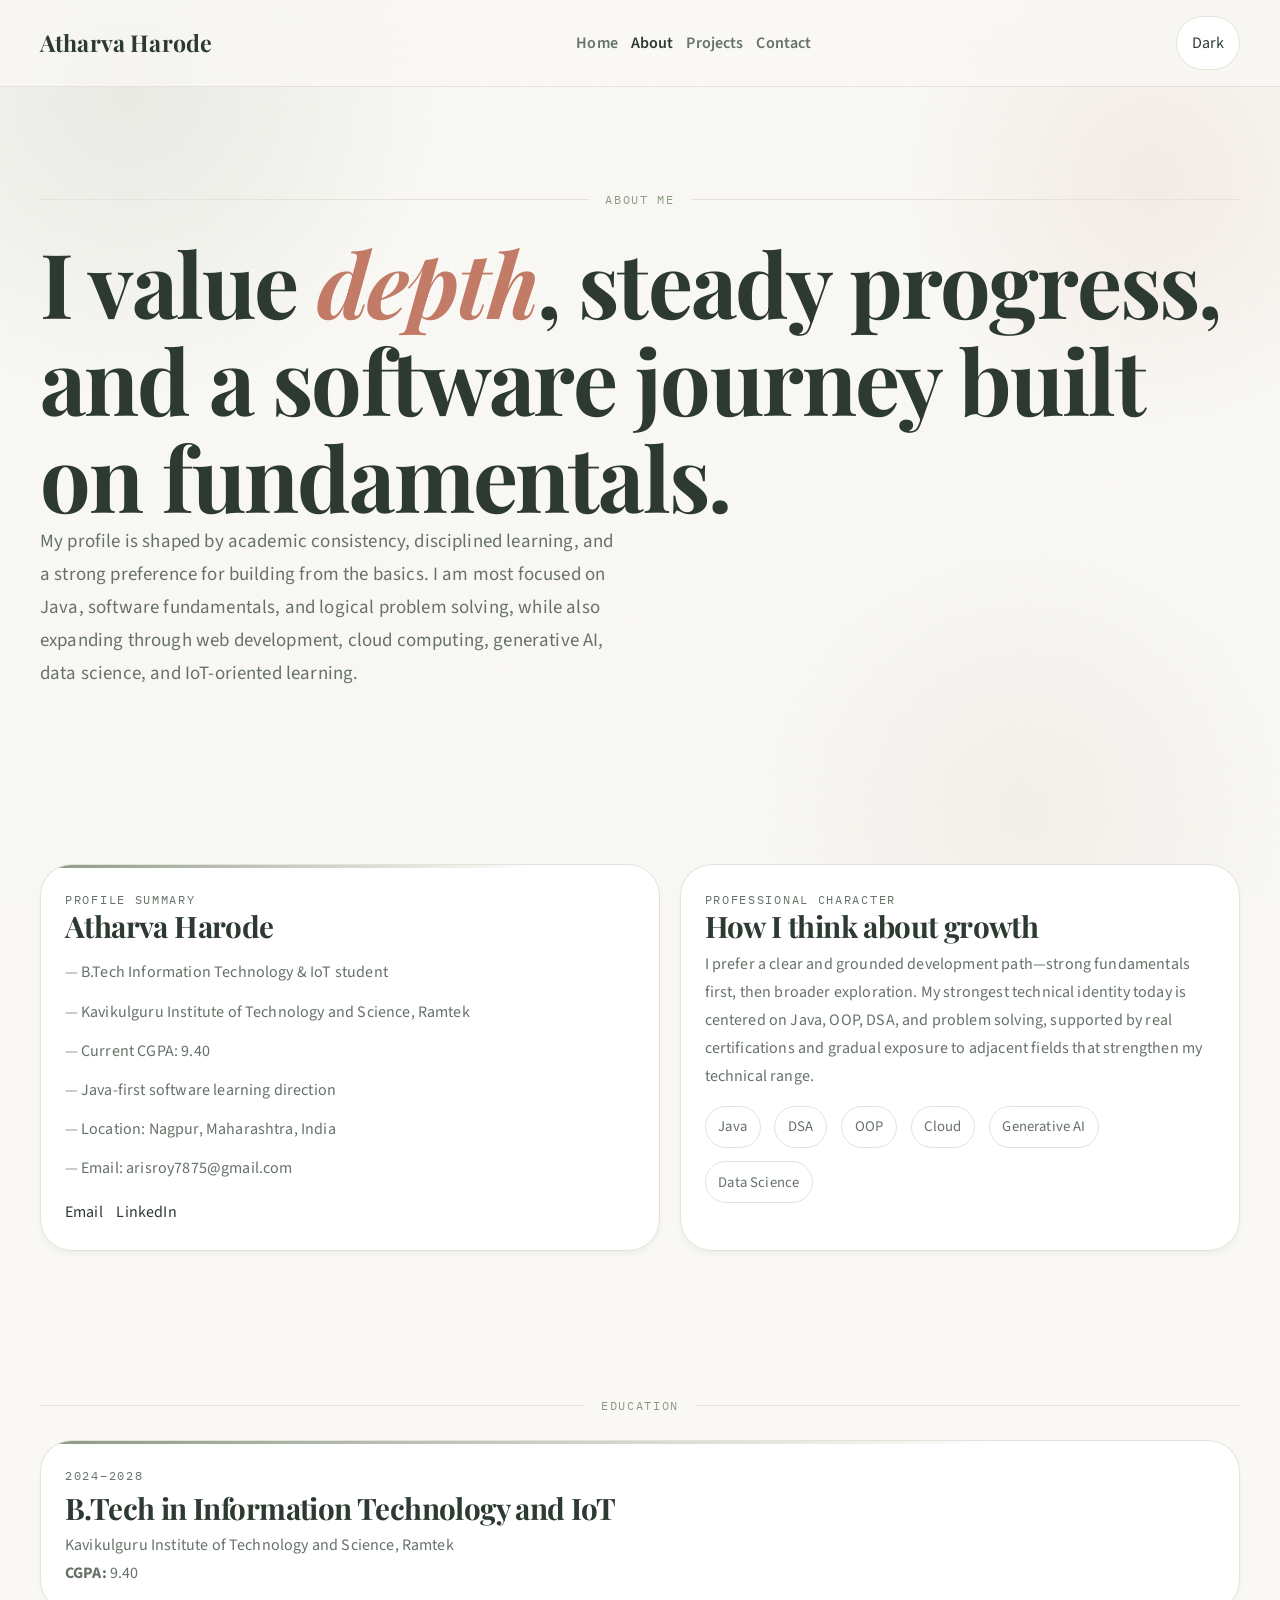
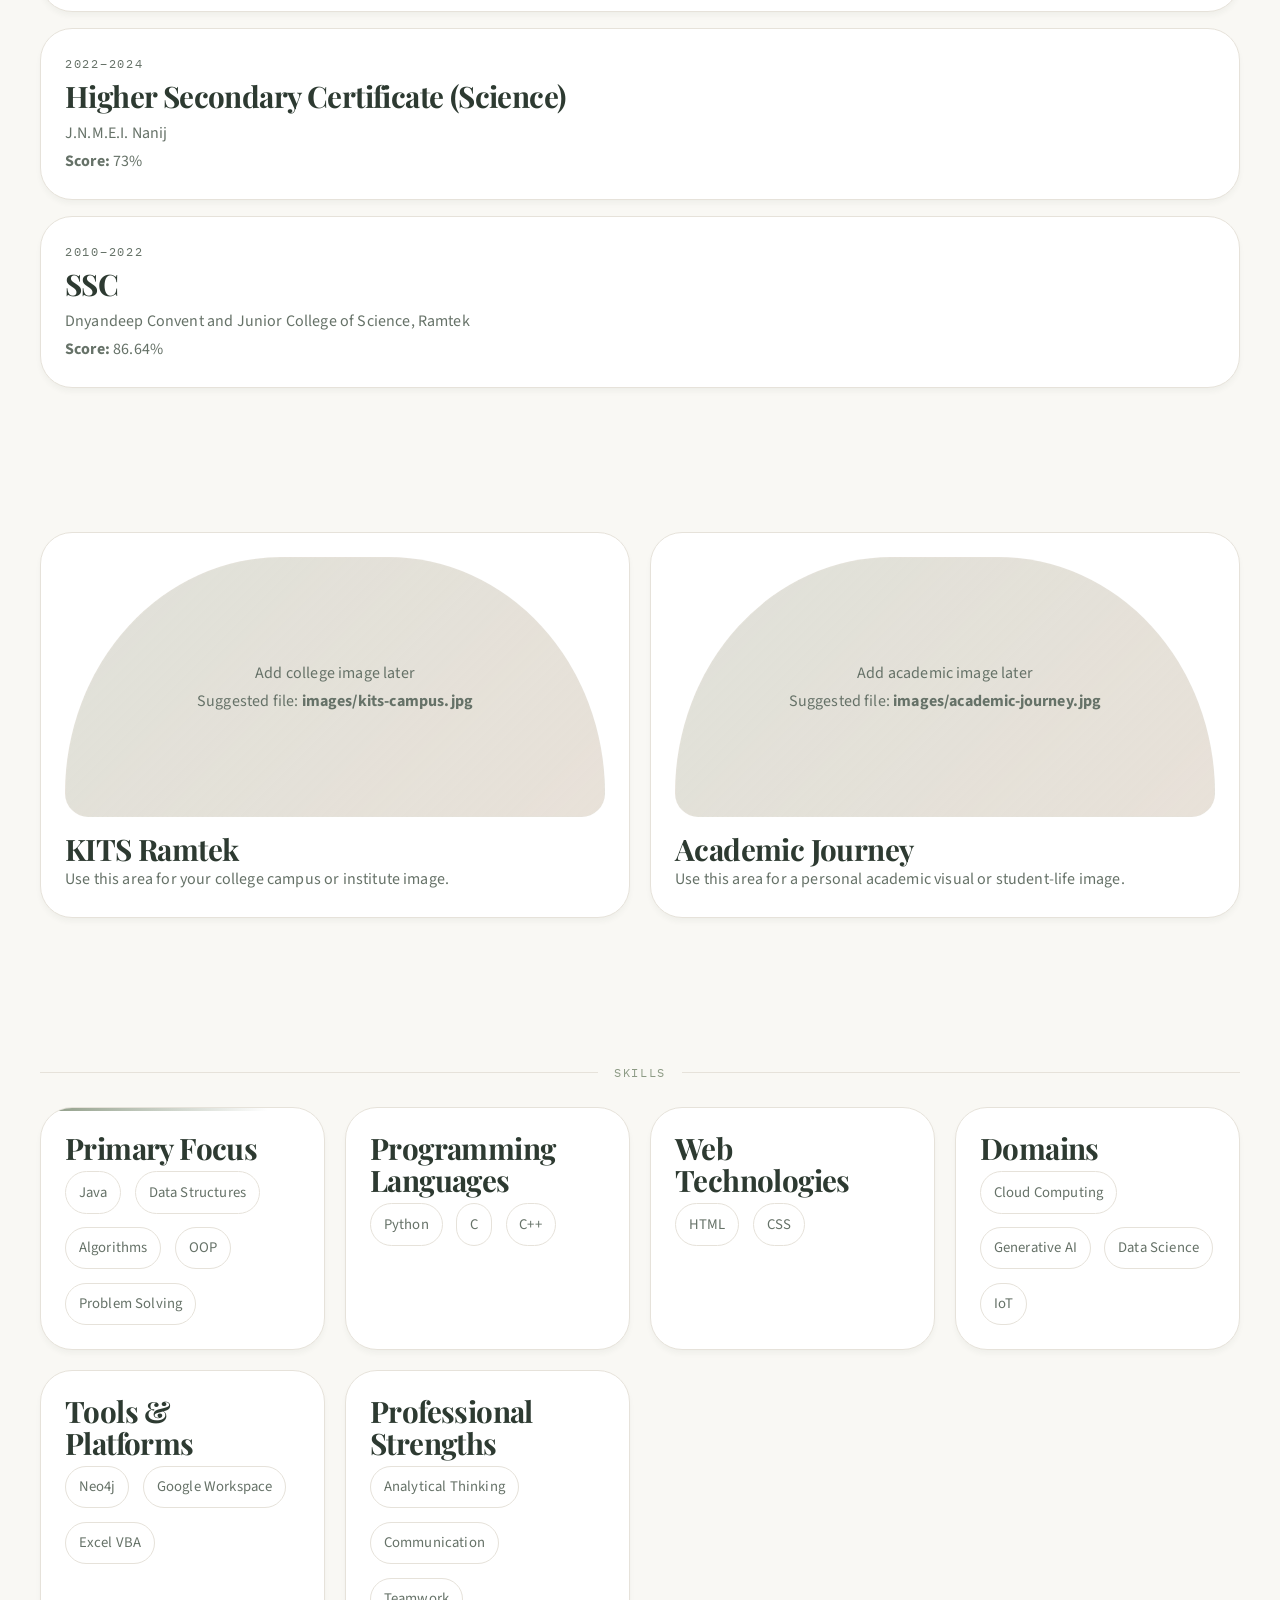
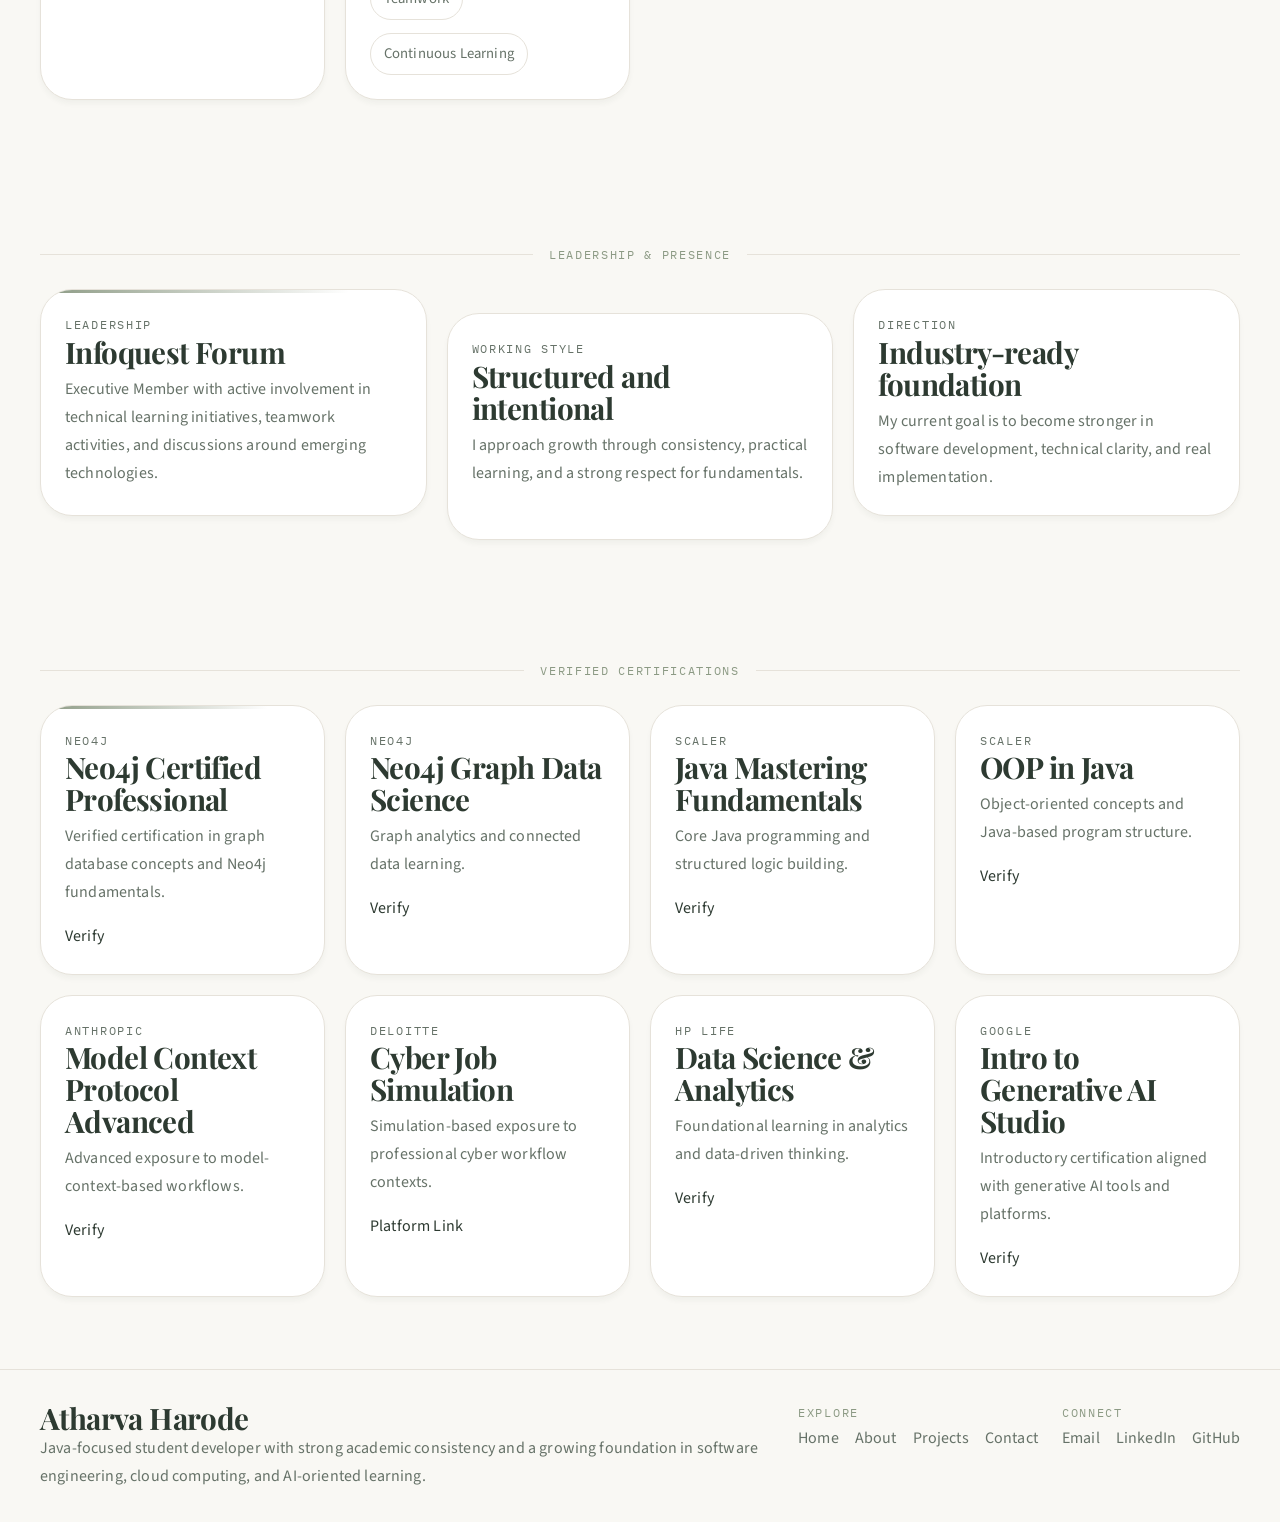
==== commit 7381b267: "Initialized new changes in repository" ====
--- a/about.html
+++ b/about.html
@@ -6,16 +6,17 @@
   <meta name="color-scheme" content="light dark" />
   <meta
     name="description"
-    content="About Atharva Harode, including education, skills, leadership, and verified certifications."
+    content="About Atharva Harode including education, strengths, leadership, and verified certifications."
   />
   <title>Atharva Harode — About</title>
 
   <link rel="preconnect" href="https://fonts.googleapis.com" />
   <link rel="preconnect" href="https://fonts.gstatic.com" crossorigin />
   <link
-    href="https://fonts.googleapis.com/css2?family=IBM+Plex+Mono:wght@500&family=Playfair+Display:wght@600;700&family=Source+Sans+3:wght@400;600;700&display=swap"
+    href="https://fonts.googleapis.com/css2?family=IBM+Plex+Mono:wght@500&family=Playfair+Display:wght@600;700&family=Source+Sans+3:wght@400;500;600;700&display=swap"
     rel="stylesheet"
   />
+
   <link rel="stylesheet" href="css/style.css" />
   <script defer src="script.js"></script>
 </head>
@@ -46,25 +47,25 @@
         <div class="section-label">
           <span>About Me</span>
         </div>
-        <h1>I am building my profile through disciplined learning, strong fundamentals, and steady technical growth.</h1>
+        <h1>I value <em>depth</em>, steady progress, and a software journey built on fundamentals.</h1>
         <p class="lead">
-          My journey is defined by academic consistency, a Java-first development mindset, and a serious interest in
-          becoming stronger at software engineering, problem solving, and applied technical work. I value clarity, structure,
-          and continuous improvement more than surface-level presentation.
+          My profile is shaped by academic consistency, disciplined learning, and a strong preference for building from the basics.
+          I am most focused on Java, software fundamentals, and logical problem solving, while also expanding through web development,
+          cloud computing, generative AI, data science, and IoT-oriented learning.
         </p>
       </div>
     </section>
 
     <section class="section section--tight">
-      <div class="container education-grid">
-        <article class="card card--accent">
-          <p class="meta">Current Profile</p>
+      <div class="container split-layout">
+        <article class="panel feature-card card-accent">
+          <p class="meta">Profile Summary</p>
           <h3>Atharva Harode</h3>
           <ul class="list-points">
             <li>B.Tech Information Technology & IoT student</li>
             <li>Kavikulguru Institute of Technology and Science, Ramtek</li>
             <li>Current CGPA: 9.40</li>
-            <li>Primary technical focus: Java, DSA, OOP</li>
+            <li>Java-first software learning direction</li>
             <li>Location: Nagpur, Maharashtra, India</li>
             <li>Email: arisroy7875@gmail.com</li>
           </ul>
@@ -75,22 +76,22 @@
           </div>
         </article>
 
-        <article class="card">
-          <p class="meta">Professional Summary</p>
-          <h3>How I approach growth</h3>
-          <p class="card-text">
-            I prefer building depth gradually—through programming practice, verified learning, and a clear focus on fundamentals.
-            My strongest interest lies in Java and core software development, while I also continue exploring cloud computing,
-            generative AI, data science, IoT, and tools that broaden my technical exposure.
+        <article class="panel feature-card">
+          <p class="meta">Professional Character</p>
+          <h3>How I think about growth</h3>
+          <p class="card-copy">
+            I prefer a clear and grounded development path—strong fundamentals first, then broader exploration.
+            My strongest technical identity today is centered on Java, OOP, DSA, and problem solving, supported by real certifications
+            and gradual exposure to adjacent fields that strengthen my technical range.
           </p>
 
-          <div class="badge-list">
+          <div class="badge-list" style="margin-top: 1rem;">
             <span class="badge">Java</span>
-            <span class="badge">Problem Solving</span>
+            <span class="badge">DSA</span>
             <span class="badge">OOP</span>
-            <span class="badge">DSA</span>
             <span class="badge">Cloud</span>
             <span class="badge">Generative AI</span>
+            <span class="badge">Data Science</span>
           </div>
         </article>
       </div>
@@ -99,81 +100,72 @@
     <section class="section section--tight">
       <div class="container">
         <div class="section-label">
-          <span>Education Journey</span>
+          <span>Education</span>
         </div>
 
         <div class="timeline">
-          <article class="timeline-item">
+          <article class="panel timeline-item card-accent">
             <p class="meta">2024–2028</p>
             <h3>B.Tech in Information Technology and IoT</h3>
-            <p class="card-text">Kavikulguru Institute of Technology and Science, Ramtek</p>
-            <p class="card-text"><strong>CGPA:</strong> 9.40</p>
-          </article>
-
-          <article class="timeline-item">
+            <p class="card-copy">Kavikulguru Institute of Technology and Science, Ramtek</p>
+            <p class="card-copy"><strong>CGPA:</strong> 9.40</p>
+          </article>
+
+          <article class="panel timeline-item">
             <p class="meta">2022–2024</p>
             <h3>Higher Secondary Certificate (Science)</h3>
-            <p class="card-text">J.N.M.E.I. Nanij</p>
-            <p class="card-text"><strong>Score:</strong> 73%</p>
-          </article>
-
-          <article class="timeline-item">
+            <p class="card-copy">J.N.M.E.I. Nanij</p>
+            <p class="card-copy"><strong>Score:</strong> 73%</p>
+          </article>
+
+          <article class="panel timeline-item">
             <p class="meta">2010–2022</p>
             <h3>SSC</h3>
-            <p class="card-text">Dnyandeep Convent and Junior College of Science, Ramtek</p>
-            <p class="card-text"><strong>Score:</strong> 86.64%</p>
-          </article>
-        </div>
+            <p class="card-copy">Dnyandeep Convent and Junior College of Science, Ramtek</p>
+            <p class="card-copy"><strong>Score:</strong> 86.64%</p>
+          </article>
+        </div>
+      </div>
+    </section>
+
+    <section class="section section--tight">
+      <div class="container timeline-grid">
+        <figure class="panel image-card">
+          <div class="image-frame">
+            <span>
+              Add college image later<br />
+              Suggested file: <strong>images/kits-campus.jpg</strong>
+            </span>
+          </div>
+          <figcaption>
+            <h3>KITS Ramtek</h3>
+            <p class="card-copy">Use this area for your college campus or institute image.</p>
+          </figcaption>
+        </figure>
+
+        <figure class="panel image-card">
+          <div class="image-frame">
+            <span>
+              Add academic image later<br />
+              Suggested file: <strong>images/academic-journey.jpg</strong>
+            </span>
+          </div>
+          <figcaption>
+            <h3>Academic Journey</h3>
+            <p class="card-copy">Use this area for a personal academic visual or student-life image.</p>
+          </figcaption>
+        </figure>
       </div>
     </section>
 
     <section class="section section--tight">
       <div class="container">
         <div class="section-label">
-          <span>Image-Ready Academic Section</span>
-        </div>
-
-        <div class="gallery-grid">
-          <figure class="image-card">
-            <div class="image-frame">
-              <span>
-                Add college image here later<br />
-                Suggested file: <strong>images/kits-campus.jpg</strong>
-              </span>
-              <!-- Example later:
-              <img src="images/kits-campus.jpg" alt="KITS Ramtek campus" />
-              -->
-            </div>
-            <figcaption>
-              <h3>KITS Ramtek</h3>
-              <p class="card-text">Use this slot for a college campus or college building image.</p>
-            </figcaption>
-          </figure>
-
-          <figure class="image-card">
-            <div class="image-frame">
-              <span>
-                Add academic journey image here later<br />
-                Suggested file: <strong>images/academic-journey.jpg</strong>
-              </span>
-            </div>
-            <figcaption>
-              <h3>Academic Journey</h3>
-              <p class="card-text">Use this slot for a student-life or academic-themed image.</p>
-            </figcaption>
-          </figure>
-        </div>
-      </div>
-    </section>
-
-    <section class="section section--tight">
-      <div class="container">
-        <div class="section-label">
           <span>Skills</span>
         </div>
 
         <div class="skill-grid">
-          <article class="card card--accent">
+          <article class="panel skill-card card-accent">
             <h3>Primary Focus</h3>
             <div class="badge-list">
               <span class="badge">Java</span>
@@ -184,7 +176,7 @@
             </div>
           </article>
 
-          <article class="card">
+          <article class="panel skill-card">
             <h3>Programming Languages</h3>
             <div class="badge-list">
               <span class="badge">Python</span>
@@ -193,7 +185,7 @@
             </div>
           </article>
 
-          <article class="card">
+          <article class="panel skill-card">
             <h3>Web Technologies</h3>
             <div class="badge-list">
               <span class="badge">HTML</span>
@@ -201,18 +193,34 @@
             </div>
           </article>
 
-          <article class="card">
-            <h3>Domains & Tools</h3>
+          <article class="panel skill-card">
+            <h3>Domains</h3>
             <div class="badge-list">
               <span class="badge">Cloud Computing</span>
               <span class="badge">Generative AI</span>
               <span class="badge">Data Science</span>
               <span class="badge">IoT</span>
+            </div>
+          </article>
+
+          <article class="panel skill-card">
+            <h3>Tools & Platforms</h3>
+            <div class="badge-list">
               <span class="badge">Neo4j</span>
               <span class="badge">Google Workspace</span>
               <span class="badge">Excel VBA</span>
             </div>
           </article>
+
+          <article class="panel skill-card">
+            <h3>Professional Strengths</h3>
+            <div class="badge-list">
+              <span class="badge">Analytical Thinking</span>
+              <span class="badge">Communication</span>
+              <span class="badge">Teamwork</span>
+              <span class="badge">Continuous Learning</span>
+            </div>
+          </article>
         </div>
       </div>
     </section>
@@ -220,32 +228,32 @@
     <section class="section section--tight">
       <div class="container">
         <div class="section-label">
-          <span>Leadership & Activity</span>
+          <span>Leadership & Presence</span>
         </div>
 
         <div class="feature-grid">
-          <article class="feature-card card--accent">
+          <article class="panel feature-card card-accent">
             <p class="meta">Leadership</p>
             <h3>Infoquest Forum</h3>
-            <p class="card-text">
+            <p class="card-copy">
               Executive Member with active involvement in technical learning initiatives, teamwork activities,
               and discussions around emerging technologies.
             </p>
           </article>
 
-          <article class="feature-card">
-            <p class="meta">Professional Strength</p>
-            <h3>Continuous learning mindset</h3>
-            <p class="card-text">
-              I focus on improving steadily through practice, structured learning, and exposure to relevant technical domains.
+          <article class="panel feature-card is-staggered">
+            <p class="meta">Working Style</p>
+            <h3>Structured and intentional</h3>
+            <p class="card-copy">
+              I approach growth through consistency, practical learning, and a strong respect for fundamentals.
             </p>
           </article>
 
-          <article class="feature-card">
-            <p class="meta">Working Style</p>
-            <h3>Clarity over noise</h3>
-            <p class="card-text">
-              I value clear thinking, logical implementation, good fundamentals, and progress built through consistency.
+          <article class="panel feature-card">
+            <p class="meta">Direction</p>
+            <h3>Industry-ready foundation</h3>
+            <p class="card-copy">
+              My current goal is to become stronger in software development, technical clarity, and real implementation.
             </p>
           </article>
         </div>
@@ -259,60 +267,60 @@
         </div>
 
         <div class="cert-grid">
-          <article class="card">
+          <article class="panel cert-card card-accent">
             <p class="meta">Neo4j</p>
             <h3>Neo4j Certified Professional</h3>
-            <p class="card-text">Verified certification in graph database concepts and Neo4j fundamentals.</p>
-            <div class="card-links"><a href="https://graphacademy.neo4j.com/c/7bdb7557-6568-4c2e-84bf-61533a747345/" target="_blank" rel="noopener noreferrer">Verify</a></div>
-          </article>
-
-          <article class="card">
+            <p class="card-copy">Verified certification in graph database concepts and Neo4j fundamentals.</p>
+            <div class="card-links" style="margin-top: 1rem;"><a href="https://graphacademy.neo4j.com/c/7bdb7557-6568-4c2e-84bf-61533a747345/" target="_blank" rel="noopener noreferrer">Verify</a></div>
+          </article>
+
+          <article class="panel cert-card">
             <p class="meta">Neo4j</p>
             <h3>Neo4j Graph Data Science</h3>
-            <p class="card-text">Graph analytics and connected data learning.</p>
-            <div class="card-links"><a href="https://graphacademy.neo4j.com/c/615c1e58-2b9d-46cf-a723-f88ed874ff77/" target="_blank" rel="noopener noreferrer">Verify</a></div>
-          </article>
-
-          <article class="card">
+            <p class="card-copy">Graph analytics and connected data learning.</p>
+            <div class="card-links" style="margin-top: 1rem;"><a href="https://graphacademy.neo4j.com/c/615c1e58-2b9d-46cf-a723-f88ed874ff77/" target="_blank" rel="noopener noreferrer">Verify</a></div>
+          </article>
+
+          <article class="panel cert-card">
             <p class="meta">Scaler</p>
             <h3>Java Mastering Fundamentals</h3>
-            <p class="card-text">Core Java learning and structured programming fundamentals.</p>
-            <div class="card-links"><a href="https://moonshot.scaler.com/s/sl/8MfIuvoeKz" target="_blank" rel="noopener noreferrer">Verify</a></div>
-          </article>
-
-          <article class="card">
+            <p class="card-copy">Core Java programming and structured logic building.</p>
+            <div class="card-links" style="margin-top: 1rem;"><a href="https://moonshot.scaler.com/s/sl/8MfIuvoeKz" target="_blank" rel="noopener noreferrer">Verify</a></div>
+          </article>
+
+          <article class="panel cert-card">
             <p class="meta">Scaler</p>
             <h3>OOP in Java</h3>
-            <p class="card-text">Object-oriented concepts and Java-based program structure.</p>
-            <div class="card-links"><a href="https://moonshot.scaler.com/s/li/6NjYlQh3RE" target="_blank" rel="noopener noreferrer">Verify</a></div>
-          </article>
-
-          <article class="card">
+            <p class="card-copy">Object-oriented concepts and Java-based program structure.</p>
+            <div class="card-links" style="margin-top: 1rem;"><a href="https://moonshot.scaler.com/s/li/6NjYlQh3RE" target="_blank" rel="noopener noreferrer">Verify</a></div>
+          </article>
+
+          <article class="panel cert-card">
             <p class="meta">Anthropic</p>
             <h3>Model Context Protocol Advanced</h3>
-            <p class="card-text">Advanced exposure to model-context-based workflows.</p>
-            <div class="card-links"><a href="https://verify.skilljar.com/c/eiay4afhugrx" target="_blank" rel="noopener noreferrer">Verify</a></div>
-          </article>
-
-          <article class="card">
+            <p class="card-copy">Advanced exposure to model-context-based workflows.</p>
+            <div class="card-links" style="margin-top: 1rem;"><a href="https://verify.skilljar.com/c/eiay4afhugrx" target="_blank" rel="noopener noreferrer">Verify</a></div>
+          </article>
+
+          <article class="panel cert-card">
             <p class="meta">Deloitte</p>
             <h3>Cyber Job Simulation</h3>
-            <p class="card-text">Simulation-based exposure to professional cyber workflow contexts.</p>
-            <div class="card-links"><a href="https://theforage.com/" target="_blank" rel="noopener noreferrer">Platform Link</a></div>
-          </article>
-
-          <article class="card">
+            <p class="card-copy">Simulation-based exposure to professional cyber workflow contexts.</p>
+            <div class="card-links" style="margin-top: 1rem;"><a href="https://theforage.com/" target="_blank" rel="noopener noreferrer">Platform Link</a></div>
+          </article>
+
+          <article class="panel cert-card">
             <p class="meta">HP LIFE</p>
             <h3>Data Science & Analytics</h3>
-            <p class="card-text">Foundational learning in analytics and data-driven thinking.</p>
-            <div class="card-links"><a href="https://www.life-global.org/certificate/e70e6ba1-0f59-45a6-9983-617a20633d9f" target="_blank" rel="noopener noreferrer">Verify</a></div>
-          </article>
-
-          <article class="card">
+            <p class="card-copy">Foundational learning in analytics and data-driven thinking.</p>
+            <div class="card-links" style="margin-top: 1rem;"><a href="https://www.life-global.org/certificate/e70e6ba1-0f59-45a6-9983-617a20633d9f" target="_blank" rel="noopener noreferrer">Verify</a></div>
+          </article>
+
+          <article class="panel cert-card">
             <p class="meta">Google</p>
             <h3>Intro to Generative AI Studio</h3>
-            <p class="card-text">Introductory certification aligned with generative AI tools and platforms.</p>
-            <div class="card-links"><a href="https://simpli-web.app.link/e/qctK5cx7B1b" target="_blank" rel="noopener noreferrer">Verify</a></div>
+            <p class="card-copy">Introductory certification aligned with generative AI tools and platforms.</p>
+            <div class="card-links" style="margin-top: 1rem;"><a href="https://simpli-web.app.link/e/qctK5cx7B1b" target="_blank" rel="noopener noreferrer">Verify</a></div>
           </article>
         </div>
       </div>
--- a/css/style.css
+++ b/css/style.css
@@ -5,47 +5,55 @@
   --font-sans: "Source Sans 3", system-ui, -apple-system, BlinkMacSystemFont, sans-serif;
   --font-mono: "IBM Plex Mono", monospace;
 
-  --background: #f7f5f0;
+  --background: #f9f8f4;
+  --foreground: #2d3a31;
+  --primary: #8c9a84;
+  --secondary: #dccfc2;
+  --border: #e6e2da;
+  --interactive: #c27b66;
+
   --surface: #ffffff;
-  --surface-soft: #f2eee6;
-  --foreground: #171717;
-  --muted: #6b6b6b;
-  --accent: #b8860b;
-  --accent-2: #d6a94d;
-  --border: #e6dfd4;
-  --ring: rgba(184, 134, 11, 0.35);
-
-  --shadow-sm: 0 2px 8px rgba(17, 17, 17, 0.04);
-  --shadow-md: 0 12px 30px rgba(17, 17, 17, 0.08);
-  --shadow-lg: 0 24px 48px rgba(17, 17, 17, 0.12);
-
-  --radius-sm: 8px;
-  --radius-md: 16px;
-  --radius-lg: 24px;
-  --radius-xl: 32px;
+  --surface-soft: #f2f0eb;
+  --surface-tint: rgba(140, 154, 132, 0.08);
+  --muted: #667268;
+
+  --shadow-sm: 0 4px 6px -1px rgba(45, 58, 49, 0.05);
+  --shadow-md: 0 10px 15px -3px rgba(45, 58, 49, 0.05);
+  --shadow-lg: 0 20px 40px -10px rgba(45, 58, 49, 0.05);
+  --shadow-xl: 0 25px 50px -12px rgba(45, 58, 49, 0.15);
+
+  --radius-sm: 12px;
+  --radius-md: 24px;
+  --radius-lg: 32px;
+  --radius-pill: 999px;
 
   --container: 1200px;
   --content: 760px;
 
-  --transition: 220ms ease;
+  --transition-fast: 300ms ease;
+  --transition-base: 500ms ease;
+  --transition-slow: 700ms ease;
 }
 
 :root[data-theme="dark"] {
   color-scheme: dark;
 
-  --background: #121110;
-  --surface: #1a1816;
-  --surface-soft: #211d1a;
-  --foreground: #f4efe7;
-  --muted: #b8aea2;
-  --accent: #d4a84b;
-  --accent-2: #e6bf69;
-  --border: #332d28;
-  --ring: rgba(212, 168, 75, 0.35);
-
-  --shadow-sm: 0 2px 8px rgba(0, 0, 0, 0.18);
-  --shadow-md: 0 14px 32px rgba(0, 0, 0, 0.24);
-  --shadow-lg: 0 26px 50px rgba(0, 0, 0, 0.34);
+  --background: #121713;
+  --foreground: #edf0eb;
+  --primary: #9fad95;
+  --secondary: #4c453f;
+  --border: #2d342f;
+  --interactive: #d28a74;
+
+  --surface: #1a211c;
+  --surface-soft: #222a24;
+  --surface-tint: rgba(159, 173, 149, 0.1);
+  --muted: #b7c0b6;
+
+  --shadow-sm: 0 4px 6px -1px rgba(0, 0, 0, 0.18);
+  --shadow-md: 0 10px 15px -3px rgba(0, 0, 0, 0.2);
+  --shadow-lg: 0 20px 40px -10px rgba(0, 0, 0, 0.24);
+  --shadow-xl: 0 25px 50px -12px rgba(0, 0, 0, 0.35);
 }
 
 *,
@@ -72,13 +80,36 @@
 
 body {
   font-family: var(--font-sans);
-  background:
-    radial-gradient(circle at top left, rgba(184, 134, 11, 0.08), transparent 24%),
-    radial-gradient(circle at bottom right, rgba(184, 134, 11, 0.05), transparent 18%),
-    var(--background);
+  background: var(--background);
   color: var(--foreground);
   line-height: 1.75;
   letter-spacing: 0.01em;
+  min-height: 100vh;
+  position: relative;
+  overflow-x: hidden;
+}
+
+body::before {
+  content: "";
+  position: fixed;
+  inset: 0;
+  pointer-events: none;
+  background:
+    radial-gradient(circle at 10% 10%, rgba(140, 154, 132, 0.14), transparent 22%),
+    radial-gradient(circle at 90% 20%, rgba(194, 123, 102, 0.1), transparent 18%),
+    radial-gradient(circle at 80% 90%, rgba(220, 207, 194, 0.22), transparent 20%);
+  z-index: -2;
+}
+
+body::after {
+  content: "";
+  position: fixed;
+  inset: 0;
+  pointer-events: none;
+  opacity: 0.015;
+  background-image: url("data:image/svg+xml,%3Csvg viewBox='0 0 400 400' xmlns='http://www.w3.org/2000/svg'%3E%3Cfilter id='noiseFilter'%3E%3CfeTurbulence type='fractalNoise' baseFrequency='0.9' numOctaves='4' stitchTiles='stitch'/%3E%3C/filter%3E%3Crect width='100%25' height='100%25' filter='url(%23noiseFilter)'/%3E%3C/svg%3E");
+  background-repeat: repeat;
+  z-index: -1;
 }
 
 img {
@@ -87,8 +118,8 @@
 }
 
 a {
+  color: inherit;
   text-decoration: none;
-  color: inherit;
 }
 
 ul {
@@ -103,13 +134,13 @@
 }
 
 button {
+  background: none;
   border: none;
-  background: none;
   cursor: pointer;
 }
 
 ::selection {
-  background: rgba(184, 134, 11, 0.18);
+  background: rgba(140, 154, 132, 0.22);
 }
 
 a:focus-visible,
@@ -117,18 +148,18 @@
 input:focus-visible,
 textarea:focus-visible {
   outline: none;
-  box-shadow: 0 0 0 3px var(--ring);
-  border-radius: var(--radius-sm);
+  box-shadow: 0 0 0 3px rgba(140, 154, 132, 0.35);
+  border-radius: 12px;
 }
 
 .skip-link {
   position: absolute;
   left: -9999px;
   top: 1rem;
-  background: var(--accent);
+  background: var(--foreground);
   color: #fff;
   padding: 0.75rem 1rem;
-  border-radius: var(--radius-sm);
+  border-radius: 12px;
   z-index: 1000;
 }
 
@@ -156,13 +187,13 @@
 .eyebrow,
 .meta {
   font-family: var(--font-mono);
-  font-size: 0.75rem;
+  font-size: 0.76rem;
+  letter-spacing: 0.14em;
   text-transform: uppercase;
-  letter-spacing: 0.14em;
 }
 
 .eyebrow {
-  color: var(--accent);
+  color: var(--primary);
 }
 
 .meta {
@@ -187,9 +218,9 @@
 .section-label span {
   font-family: var(--font-mono);
   font-size: 0.75rem;
+  letter-spacing: 0.14em;
   text-transform: uppercase;
-  letter-spacing: 0.14em;
-  color: var(--accent);
+  color: var(--primary);
 }
 
 h1,
@@ -197,12 +228,12 @@
 h3,
 h4 {
   font-family: var(--font-serif);
-  line-height: 1.1;
+  line-height: 1.08;
   letter-spacing: -0.02em;
 }
 
 h1 {
-  font-size: clamp(2.8rem, 7vw, 5.5rem);
+  font-size: clamp(2.8rem, 7vw, 5.8rem);
 }
 
 h2 {
@@ -210,11 +241,17 @@
 }
 
 h3 {
-  font-size: clamp(1.3rem, 2.5vw, 1.8rem);
+  font-size: clamp(1.35rem, 2.4vw, 1.85rem);
+}
+
+h1 em,
+h2 em {
+  font-style: italic;
+  color: var(--interactive);
 }
 
 .lead {
-  font-size: clamp(1.05rem, 1.7vw, 1.18rem);
+  font-size: clamp(1.05rem, 1.8vw, 1.18rem);
   color: var(--muted);
   max-width: 64ch;
 }
@@ -227,9 +264,13 @@
   position: sticky;
   top: 0;
   z-index: 100;
+  background: rgba(249, 248, 244, 0.8);
   backdrop-filter: blur(16px);
-  background: color-mix(in srgb, var(--background) 88%, transparent);
   border-bottom: 1px solid var(--border);
+}
+
+:root[data-theme="dark"] .site-header {
+  background: rgba(18, 23, 19, 0.8);
 }
 
 .nav-shell {
@@ -243,7 +284,7 @@
 
 .brand {
   font-family: var(--font-serif);
-  font-size: 1.4rem;
+  font-size: 1.45rem;
   font-weight: 700;
 }
 
@@ -259,16 +300,16 @@
   min-width: 44px;
   padding: 0.75rem 0.95rem;
   border: 1px solid var(--border);
-  border-radius: var(--radius-sm);
+  border-radius: var(--radius-pill);
   background: var(--surface);
   color: var(--foreground);
-  transition: all var(--transition);
+  transition: all var(--transition-fast);
 }
 
 .theme-toggle:hover,
 .nav-toggle:hover {
-  border-color: var(--accent);
   background: var(--surface-soft);
+  border-color: var(--primary);
 }
 
 .site-nav {
@@ -281,7 +322,7 @@
   background: var(--surface);
   border: 1px solid var(--border);
   border-radius: var(--radius-md);
-  box-shadow: var(--shadow-lg);
+  box-shadow: var(--shadow-xl);
   flex-direction: column;
   gap: 0.8rem;
 }
@@ -292,21 +333,19 @@
 
 .site-nav a {
   font-weight: 600;
-  letter-spacing: 0.04em;
-  color: var(--muted);
-  transition: color var(--transition);
+  color: var(--muted);
+  transition: color var(--transition-fast);
 }
 
 .site-nav a:hover,
 .site-nav a.is-active {
-  color: var(--accent);
+  color: var(--foreground);
 }
 
 .btn-row,
-.inline-links,
-.stat-list,
 .badge-list,
-.card-links {
+.card-links,
+.quick-links {
   display: flex;
   flex-wrap: wrap;
   gap: 0.85rem;
@@ -317,283 +356,273 @@
 }
 
 .btn {
-  min-height: 44px;
+  min-height: 48px;
   display: inline-flex;
   align-items: center;
   justify-content: center;
-  padding: 0.85rem 1.2rem;
-  border-radius: 999px;
+  padding: 0.85rem 1.25rem;
+  border-radius: var(--radius-pill);
   font-weight: 700;
-  letter-spacing: 0.02em;
-  transition: all var(--transition);
+  letter-spacing: 0.08em;
+  text-transform: uppercase;
+  font-size: 0.84rem;
+  transition: all var(--transition-fast);
 }
 
 .btn--primary {
-  background: linear-gradient(135deg, var(--accent), var(--accent-2));
+  background: var(--foreground);
   color: #fff;
   box-shadow: var(--shadow-sm);
 }
 
 .btn--primary:hover {
+  background: var(--interactive);
   transform: translateY(-2px);
   box-shadow: var(--shadow-md);
 }
 
 .btn--secondary {
-  border: 1px solid var(--border);
+  background: transparent;
+  color: var(--primary);
+  border: 1px solid var(--primary);
+}
+
+.btn--secondary:hover {
+  background: var(--surface-soft);
+  color: var(--interactive);
+  border-color: var(--interactive);
+}
+
+.panel {
   background: var(--surface);
-  color: var(--foreground);
-}
-
-.btn--secondary:hover {
-  border-color: var(--accent);
-  color: var(--accent);
-  background: var(--surface-soft);
-}
-
-.card,
-.panel,
-.sidebar-card,
-.feature-card,
-.image-card,
-.form-card {
-  background: color-mix(in srgb, var(--surface) 96%, transparent);
   border: 1px solid var(--border);
   border-radius: var(--radius-lg);
   box-shadow: var(--shadow-sm);
-}
-
-.card,
-.feature-card,
-.image-card,
-.form-card {
-  padding: 1.5rem;
-}
-
-.card,
-.feature-card,
-.image-card,
-.form-card,
-.panel {
-  transition: transform var(--transition), box-shadow var(--transition), border-color var(--transition);
-}
-
-.card:hover,
-.feature-card:hover,
-.image-card:hover,
-.form-card:hover,
+  transition:
+    transform var(--transition-base),
+    box-shadow var(--transition-base),
+    border-color var(--transition-fast);
+}
+
 .panel:hover {
-  transform: translateY(-3px);
-  box-shadow: var(--shadow-md);
-  border-color: color-mix(in srgb, var(--accent) 45%, var(--border));
-}
-
-.card--accent,
-.sidebar-card,
-.spotlight-panel {
+  transform: translateY(-4px);
+  box-shadow: var(--shadow-lg);
+  border-color: color-mix(in srgb, var(--primary) 45%, var(--border));
+}
+
+.card-accent {
   position: relative;
   overflow: hidden;
 }
 
-.card--accent::before,
-.sidebar-card::before,
-.spotlight-panel::before {
+.card-accent::before {
   content: "";
   position: absolute;
   inset: 0 auto auto 0;
   width: 100%;
   height: 3px;
-  background: linear-gradient(90deg, var(--accent), transparent 80%);
-}
-
-.home-shell {
-  display: grid;
-  gap: 1.5rem;
-}
-
-.sidebar-card {
-  padding: 1.5rem;
-  background:
-    linear-gradient(180deg, rgba(184, 134, 11, 0.08), transparent 35%),
-    var(--surface);
-}
-
-.identity-top {
+  background: linear-gradient(90deg, var(--primary), transparent 80%);
+}
+
+.hero-shell {
+  display: grid;
+  gap: 2rem;
+  align-items: center;
+}
+
+.hero-copy {
   display: grid;
   gap: 1rem;
 }
 
-.avatar {
+.identity-lockup {
+  display: grid;
+  gap: 1rem;
+}
+
+.identity-badge {
+  display: flex;
+  align-items: center;
+  gap: 1rem;
+}
+
+.monogram {
   width: 92px;
   height: 92px;
-  border-radius: 28px;
+  border-radius: 30px;
   display: grid;
   place-items: center;
   background:
-    linear-gradient(135deg, rgba(184, 134, 11, 0.18), rgba(184, 134, 11, 0.04)),
+    linear-gradient(145deg, rgba(140, 154, 132, 0.22), rgba(220, 207, 194, 0.55)),
     var(--surface-soft);
   border: 1px solid var(--border);
   box-shadow: var(--shadow-md);
   font-family: var(--font-serif);
   font-size: 2rem;
   font-weight: 700;
-}
-
-.avatar img {
+  color: var(--foreground);
+  overflow: hidden;
+}
+
+.monogram img {
   width: 100%;
   height: 100%;
   object-fit: cover;
-  border-radius: 28px;
-}
-
-.identity-role {
+}
+
+.identity-title {
   color: var(--muted);
   font-size: 1rem;
 }
 
-.identity-copy {
-  color: var(--muted);
-  margin-top: 0.5rem;
-}
-
-.identity-actions {
-  display: grid;
-  gap: 0.8rem;
-  margin-top: 1.25rem;
-}
-
-.identity-actions .btn {
-  width: 100%;
-}
-
-.mini-stats {
-  display: grid;
-  grid-template-columns: repeat(2, minmax(0, 1fr));
+.hero-tags {
+  display: flex;
+  flex-wrap: wrap;
   gap: 0.75rem;
-  margin-top: 1.25rem;
-}
-
-.mini-stat {
-  padding: 0.95rem;
-  border: 1px solid var(--border);
-  border-radius: var(--radius-md);
-  background: color-mix(in srgb, var(--surface-soft) 75%, transparent);
-}
-
-.mini-stat strong {
-  display: block;
-  font-family: var(--font-serif);
-  font-size: 1.3rem;
-}
-
-.quick-info {
-  display: grid;
-  gap: 0.9rem;
-  margin-top: 1.25rem;
-}
-
-.quick-row {
-  display: flex;
-  justify-content: space-between;
-  gap: 1rem;
-  padding-bottom: 0.8rem;
-  border-bottom: 1px solid var(--border);
-}
-
-.quick-row:last-child {
-  border-bottom: none;
-  padding-bottom: 0;
-}
-
-.quick-row a,
-.card-links a,
-.inline-links a {
-  color: var(--accent);
-  font-weight: 700;
-}
-
-.quick-row a:hover,
-.card-links a:hover,
-.inline-links a:hover {
-  text-decoration: underline;
-  text-underline-offset: 4px;
-}
-
-.content-rail {
-  display: grid;
-  gap: 1.5rem;
-}
-
-.spotlight-panel {
-  padding: 1.75rem;
-  background:
-    radial-gradient(circle at top right, rgba(184, 134, 11, 0.12), transparent 28%),
-    linear-gradient(180deg, rgba(184, 134, 11, 0.07), transparent 42%),
-    var(--surface);
-}
-
-.spotlight-grid {
-  display: grid;
-  gap: 1.25rem;
-}
-
-.spotlight-aside {
-  display: grid;
-  gap: 1rem;
-}
-
-.spotlight-metrics {
-  display: grid;
-  gap: 0.9rem;
-}
-
-.metric-card {
-  padding: 1rem;
-  border-radius: var(--radius-md);
-  border: 1px solid var(--border);
-  background: color-mix(in srgb, var(--surface-soft) 72%, transparent);
-}
-
-.metric-card strong {
-  display: block;
-  font-family: var(--font-serif);
-  font-size: 1.6rem;
-  margin-bottom: 0.25rem;
-}
-
-.pill {
+}
+
+.hero-tag,
+.badge {
   display: inline-flex;
   align-items: center;
   padding: 0.45rem 0.8rem;
-  border-radius: 999px;
+  border-radius: var(--radius-pill);
   border: 1px solid var(--border);
   background: var(--surface);
   color: var(--muted);
   font-size: 0.92rem;
 }
 
-.stats-band,
+.hero-visual {
+  position: relative;
+  min-height: 420px;
+  padding: 1rem;
+}
+
+.hero-visual::before,
+.hero-visual::after {
+  content: "";
+  position: absolute;
+  border-radius: 50%;
+  filter: blur(4px);
+}
+
+.hero-visual::before {
+  width: 170px;
+  height: 170px;
+  background: rgba(140, 154, 132, 0.18);
+  top: 0;
+  right: 0;
+}
+
+.hero-visual::after {
+  width: 120px;
+  height: 120px;
+  background: rgba(194, 123, 102, 0.14);
+  bottom: 1rem;
+  left: 0.5rem;
+}
+
+.arch-media {
+  position: relative;
+  min-height: 420px;
+  border: 1px solid var(--border);
+  border-radius: 220px 220px 30px 30px / 260px 260px 30px 30px;
+  overflow: hidden;
+  box-shadow: var(--shadow-xl);
+  background:
+    linear-gradient(180deg, rgba(220, 207, 194, 0.25), rgba(140, 154, 132, 0.08)),
+    var(--surface-soft);
+}
+
+.arch-media__placeholder {
+  position: absolute;
+  inset: 0;
+  display: grid;
+  place-items: center;
+  text-align: center;
+  padding: 2rem;
+  color: var(--muted);
+  background:
+    radial-gradient(circle at top right, rgba(194, 123, 102, 0.12), transparent 25%),
+    linear-gradient(135deg, rgba(140, 154, 132, 0.18), rgba(220, 207, 194, 0.4));
+}
+
+.arch-media__image {
+  position: absolute;
+  inset: 0;
+  width: 100%;
+  height: 100%;
+  object-fit: cover;
+}
+
+.arch-caption {
+  position: absolute;
+  left: 1rem;
+  right: 1rem;
+  bottom: 1rem;
+  padding: 1rem 1.1rem;
+  border-radius: var(--radius-md);
+  background: rgba(255, 255, 255, 0.72);
+  backdrop-filter: blur(8px);
+  border: 1px solid rgba(230, 226, 218, 0.85);
+  box-shadow: var(--shadow-md);
+}
+
+:root[data-theme="dark"] .arch-caption {
+  background: rgba(26, 33, 28, 0.72);
+  border-color: rgba(45, 52, 47, 0.9);
+}
+
+.floating-card {
+  position: absolute;
+  padding: 0.9rem 1rem;
+  background: rgba(255, 255, 255, 0.75);
+  backdrop-filter: blur(8px);
+  border: 1px solid rgba(230, 226, 218, 0.9);
+  border-radius: 22px;
+  box-shadow: var(--shadow-md);
+  max-width: 220px;
+}
+
+:root[data-theme="dark"] .floating-card {
+  background: rgba(26, 33, 28, 0.78);
+  border-color: rgba(45, 52, 47, 0.9);
+}
+
+.floating-card--one {
+  top: 2rem;
+  left: -0.5rem;
+}
+
+.floating-card--two {
+  right: -0.5rem;
+  top: 6rem;
+}
+
+.floating-card--three {
+  left: 1rem;
+  bottom: 2rem;
+}
+
+.stats-grid,
 .feature-grid,
 .skill-grid,
 .project-grid,
 .cert-grid,
+.timeline-grid,
 .contact-grid,
-.education-grid,
-.gallery-grid {
+.method-grid {
   display: grid;
   gap: 1.25rem;
 }
 
-.stats-band {
+.stats-grid {
   grid-template-columns: repeat(2, minmax(0, 1fr));
 }
 
 .stat-card {
   padding: 1.25rem;
-  border: 1px solid var(--border);
-  border-radius: var(--radius-md);
-  background: var(--surface);
-  box-shadow: var(--shadow-sm);
 }
 
 .stat-card strong {
@@ -604,20 +633,35 @@
   margin-bottom: 0.35rem;
 }
 
-.feature-card h3,
-.card h3,
-.image-card h3,
-.form-card h3 {
-  margin-bottom: 0.45rem;
-}
-
-.card-text {
+.feature-card,
+.skill-card,
+.project-card,
+.cert-card,
+.timeline-item,
+.image-card,
+.contact-card,
+.form-card {
+  padding: 1.5rem;
+}
+
+.feature-card.is-staggered,
+.project-card.is-staggered {
+  --offset: 0px;
+  transform: translateY(var(--offset));
+}
+
+.feature-card.is-staggered:hover,
+.project-card.is-staggered:hover {
+  transform: translateY(calc(var(--offset) - 4px));
+}
+
+.card-copy {
   color: var(--muted);
 }
 
 .list-points {
   display: grid;
-  gap: 0.65rem;
+  gap: 0.7rem;
   margin-top: 1rem;
 }
 
@@ -631,38 +675,17 @@
   content: "—";
   position: absolute;
   left: 0;
-  color: var(--accent);
-}
-
-.badge-list {
-  margin-top: 1rem;
-}
-
-.badge {
-  padding: 0.42rem 0.72rem;
-  border-radius: 999px;
-  border: 1px solid var(--border);
-  background: var(--surface-soft);
-  font-size: 0.9rem;
-  color: var(--muted);
-}
-
-.page-hero {
+  color: var(--primary);
+}
+
+.split-layout {
+  display: grid;
+  gap: 1.25rem;
+}
+
+.timeline {
   display: grid;
   gap: 1rem;
-}
-
-.timeline {
-  display: grid;
-  gap: 1rem;
-}
-
-.timeline-item {
-  padding: 1.25rem;
-  border: 1px solid var(--border);
-  border-radius: var(--radius-md);
-  background: var(--surface);
-  box-shadow: var(--shadow-sm);
 }
 
 .timeline-item .meta {
@@ -675,16 +698,17 @@
 }
 
 .image-frame {
-  min-height: 220px;
-  border-radius: var(--radius-md);
+  min-height: 260px;
+  border-radius: 220px 220px 24px 24px / 240px 240px 24px 24px;
   border: 1px dashed var(--border);
+  overflow: hidden;
   background:
-    linear-gradient(135deg, rgba(184, 134, 11, 0.12), rgba(184, 134, 11, 0.04)),
+    linear-gradient(135deg, rgba(140, 154, 132, 0.18), rgba(220, 207, 194, 0.45)),
     var(--surface-soft);
   display: grid;
   place-items: center;
   text-align: center;
-  padding: 1rem;
+  padding: 1.5rem;
   color: var(--muted);
 }
 
@@ -692,10 +716,32 @@
   width: 100%;
   height: 100%;
   object-fit: cover;
-  border-radius: calc(var(--radius-md) - 2px);
-}
-
-.form-card form {
+}
+
+.connect-shell {
+  padding: 1.5rem;
+  background:
+    radial-gradient(circle at top right, rgba(194, 123, 102, 0.12), transparent 22%),
+    linear-gradient(135deg, rgba(140, 154, 132, 0.08), rgba(220, 207, 194, 0.18)),
+    var(--surface);
+}
+
+.method-grid {
+  grid-template-columns: 1fr;
+  margin-top: 1.25rem;
+}
+
+.contact-card h3,
+.form-card h3,
+.feature-card h3,
+.skill-card h3,
+.project-card h3,
+.cert-card h3,
+.timeline-item h3 {
+  margin-bottom: 0.45rem;
+}
+
+form {
   display: grid;
   gap: 1rem;
   margin-top: 1rem;
@@ -713,21 +759,14 @@
   border: 1px solid var(--border);
   background: var(--surface);
   color: var(--foreground);
-  border-radius: var(--radius-sm);
-  padding: 0.9rem 1rem;
-  transition: border-color var(--transition), box-shadow var(--transition), background var(--transition);
+  border-radius: 18px;
+  padding: 0.95rem 1rem;
+  transition: border-color var(--transition-fast), box-shadow var(--transition-fast), background var(--transition-fast);
 }
 
 input:hover,
 textarea:hover {
-  border-color: var(--accent);
-}
-
-input:focus-visible,
-textarea:focus-visible {
-  outline: none;
-  border-color: var(--accent);
-  box-shadow: 0 0 0 3px var(--ring);
+  border-color: var(--primary);
 }
 
 textarea {
@@ -736,9 +775,10 @@
 }
 
 .note-box {
+  margin-top: 1rem;
   padding: 1rem 1.1rem;
+  border-radius: 20px;
   border: 1px dashed var(--border);
-  border-radius: var(--radius-md);
   background: var(--surface-soft);
   color: var(--muted);
 }
@@ -761,10 +801,11 @@
 
 .footer-links a {
   color: var(--muted);
+  transition: color var(--transition-fast);
 }
 
 .footer-links a:hover {
-  color: var(--accent);
+  color: var(--foreground);
 }
 
 @media (min-width: 768px) {
@@ -788,24 +829,27 @@
     display: none;
   }
 
-  .spotlight-grid {
-    grid-template-columns: 1.2fr 0.8fr;
-    align-items: start;
-  }
-
-  .stats-band {
+  .hero-shell {
+    grid-template-columns: 1.05fr 0.95fr;
+    gap: 2.5rem;
+  }
+
+  .stats-grid {
     grid-template-columns: repeat(4, minmax(0, 1fr));
   }
 
-  .feature-grid,
-  .project-grid,
+  .feature-grid {
+    grid-template-columns: repeat(3, minmax(0, 1fr));
+  }
+
+  .skill-grid,
+  .timeline-grid,
   .contact-grid,
-  .education-grid,
-  .gallery-grid {
+  .method-grid {
     grid-template-columns: repeat(2, minmax(0, 1fr));
   }
 
-  .skill-grid {
+  .project-grid {
     grid-template-columns: repeat(2, minmax(0, 1fr));
   }
 
@@ -813,26 +857,25 @@
     grid-template-columns: repeat(2, minmax(0, 1fr));
   }
 
+  .split-layout {
+    grid-template-columns: 1.05fr 0.95fr;
+  }
+
+  .connect-shell {
+    padding: 2rem;
+  }
+
+  .feature-card.is-staggered,
+  .project-card.is-staggered {
+    --offset: 1.5rem;
+  }
+
   .footer-grid {
     grid-template-columns: 1.1fr 0.9fr;
   }
 }
 
 @media (min-width: 1024px) {
-  .home-shell {
-    grid-template-columns: 340px minmax(0, 1fr);
-    align-items: start;
-  }
-
-  .sidebar-card {
-    position: sticky;
-    top: 6.5rem;
-  }
-
-  .feature-grid {
-    grid-template-columns: repeat(3, minmax(0, 1fr));
-  }
-
   .skill-grid {
     grid-template-columns: repeat(4, minmax(0, 1fr));
   }
@@ -841,27 +884,27 @@
     grid-template-columns: repeat(3, minmax(0, 1fr));
   }
 
-  .project-grid .card--wide {
+  .project-card.wide {
     grid-column: span 2;
   }
 
   .cert-grid {
+    grid-template-columns: repeat(4, minmax(0, 1fr));
+  }
+
+  .connect-shell {
+    display: grid;
+    grid-template-columns: 1fr 0.95fr;
+    gap: 1.5rem;
+    align-items: start;
+  }
+
+  .method-grid {
     grid-template-columns: repeat(3, minmax(0, 1fr));
   }
 
   .footer-grid {
     grid-template-columns: 1fr auto auto;
-  }
-}
-
-@media (min-width: 1280px) {
-  .sidebar-card,
-  .spotlight-panel,
-  .card,
-  .feature-card,
-  .image-card,
-  .form-card {
-    padding: 2rem;
   }
 }
 
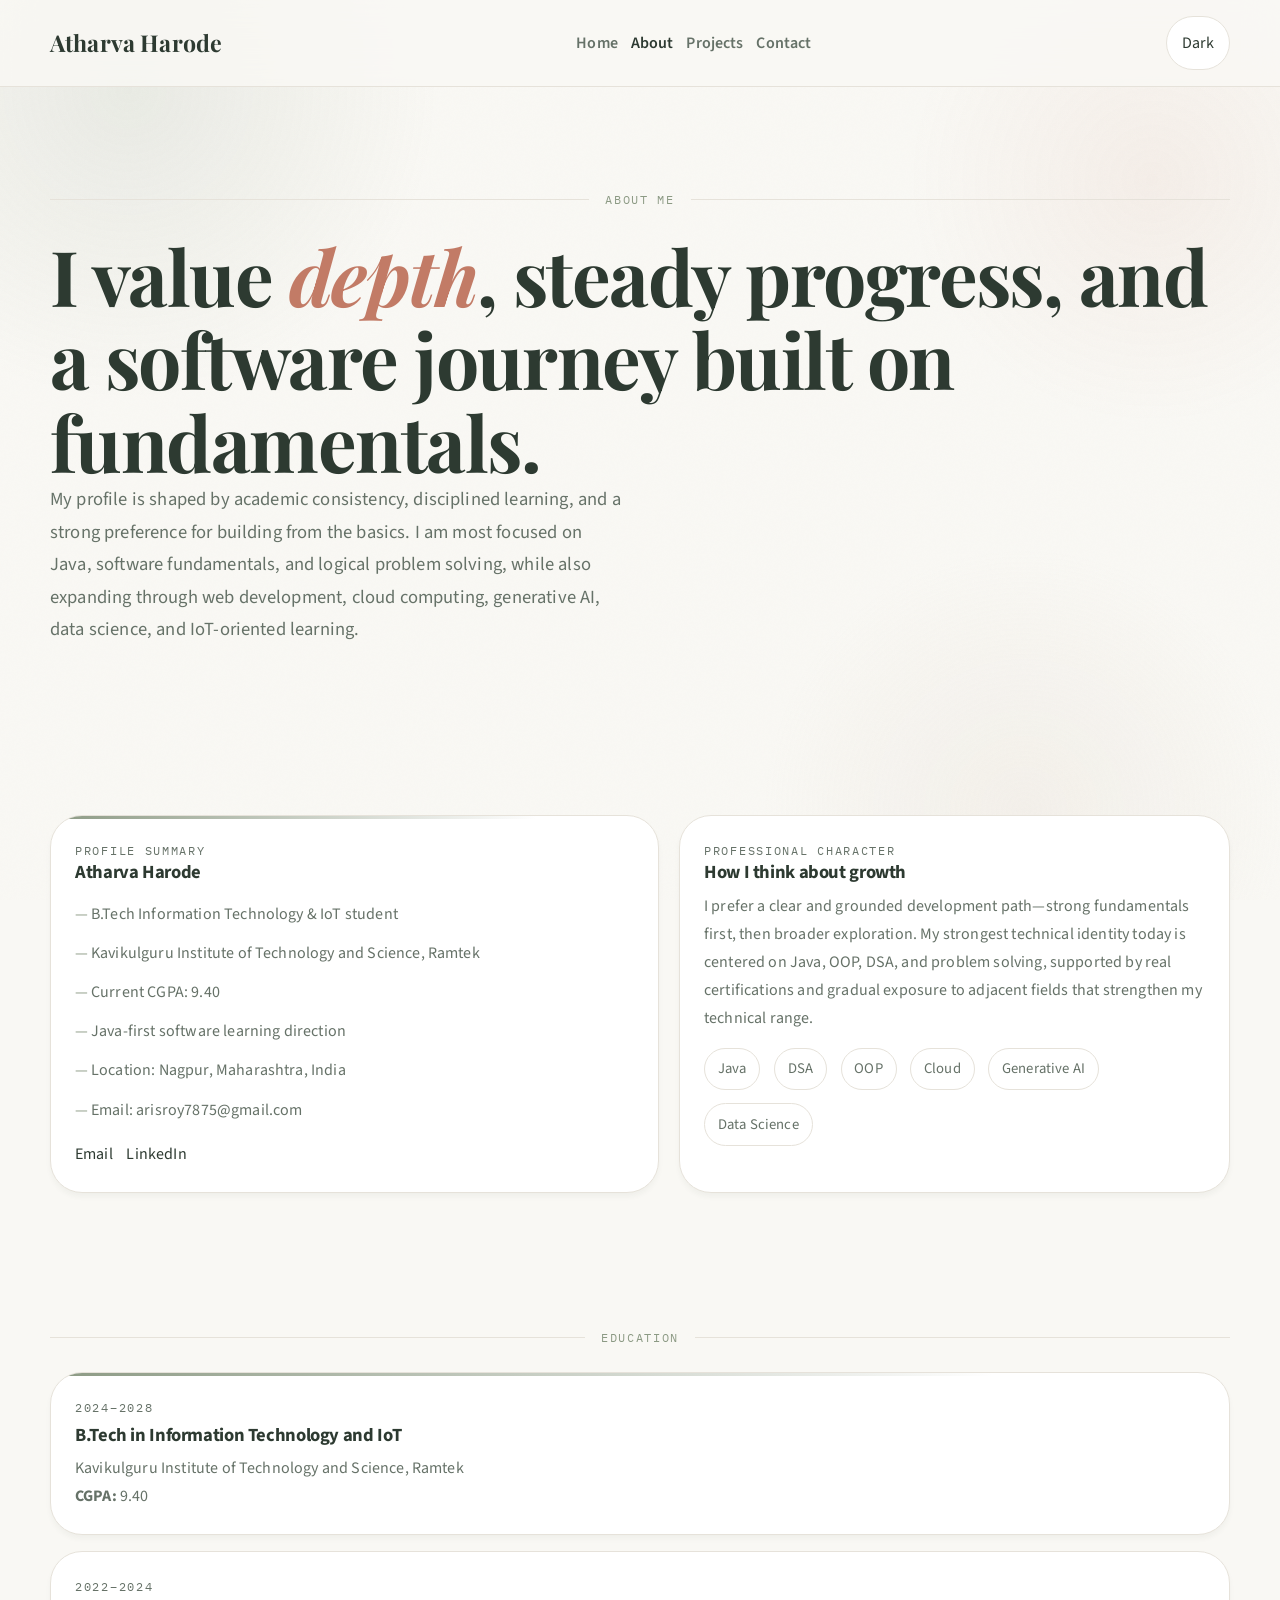
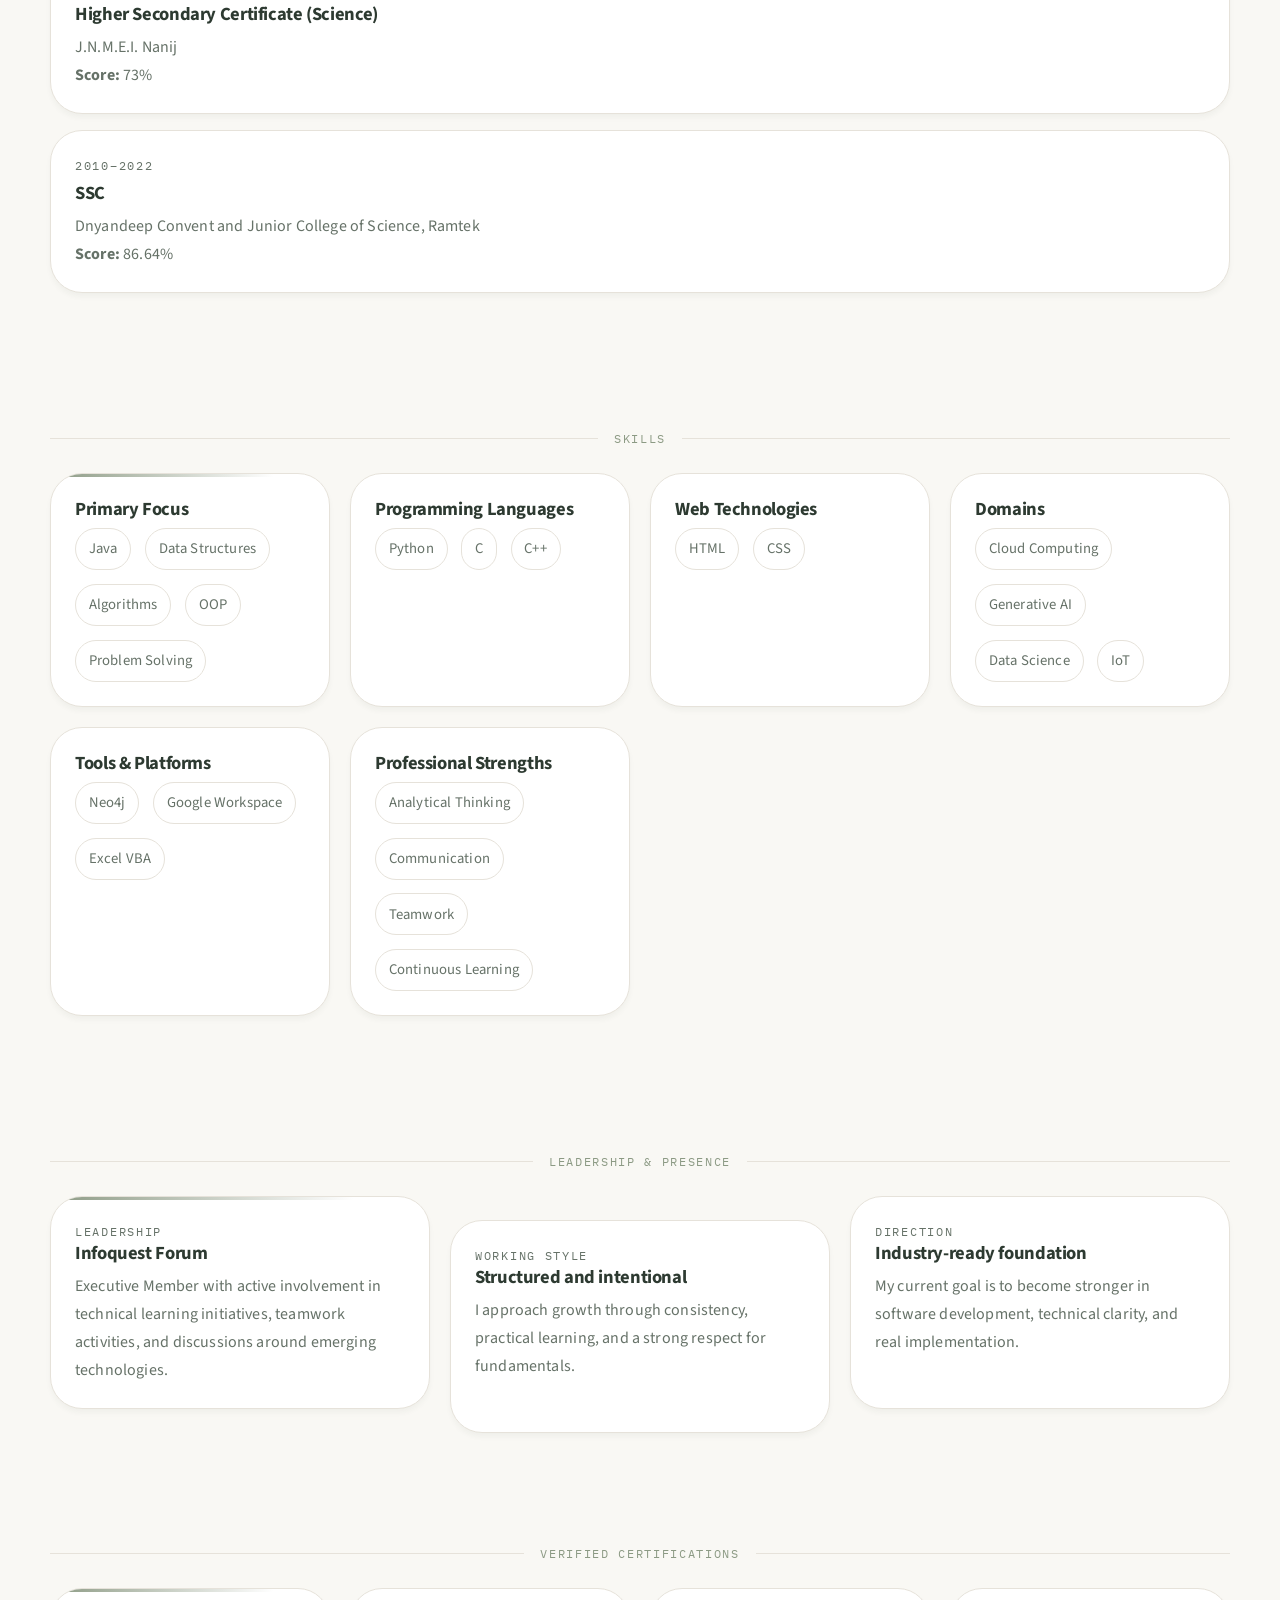
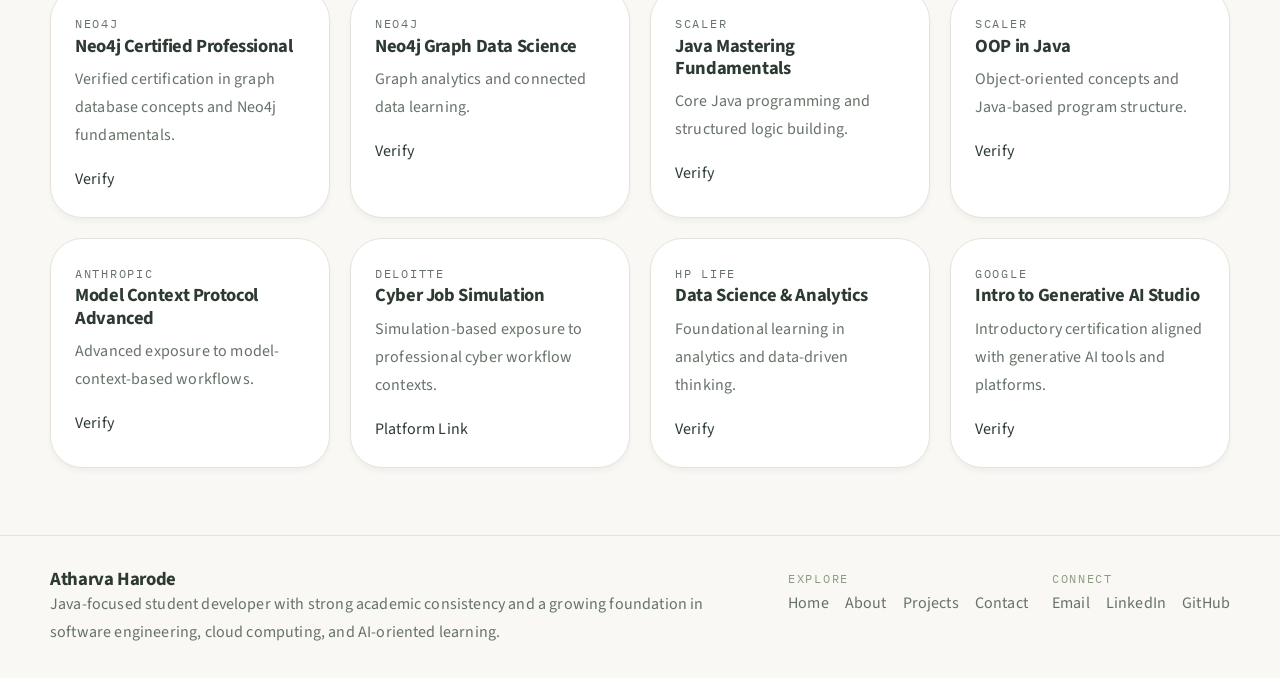
==== commit 16038e61: "Ig final push" ====
--- a/about.html
+++ b/about.html
@@ -43,7 +43,7 @@
 
   <main id="main">
     <section class="section">
-      <div class="container narrow page-hero">
+      <div class="container narrow">
         <div class="section-label">
           <span>About Me</span>
         </div>
@@ -129,36 +129,6 @@
     </section>
 
     <section class="section section--tight">
-      <div class="container timeline-grid">
-        <figure class="panel image-card">
-          <div class="image-frame">
-            <span>
-              Add college image later<br />
-              Suggested file: <strong>images/kits-campus.jpg</strong>
-            </span>
-          </div>
-          <figcaption>
-            <h3>KITS Ramtek</h3>
-            <p class="card-copy">Use this area for your college campus or institute image.</p>
-          </figcaption>
-        </figure>
-
-        <figure class="panel image-card">
-          <div class="image-frame">
-            <span>
-              Add academic image later<br />
-              Suggested file: <strong>images/academic-journey.jpg</strong>
-            </span>
-          </div>
-          <figcaption>
-            <h3>Academic Journey</h3>
-            <p class="card-copy">Use this area for a personal academic visual or student-life image.</p>
-          </figcaption>
-        </figure>
-      </div>
-    </section>
-
-    <section class="section section--tight">
       <div class="container">
         <div class="section-label">
           <span>Skills</span>
--- a/css/style.css
+++ b/css/style.css
@@ -14,7 +14,6 @@
 
   --surface: #ffffff;
   --surface-soft: #f2f0eb;
-  --surface-tint: rgba(140, 154, 132, 0.08);
   --muted: #667268;
 
   --shadow-sm: 0 4px 6px -1px rgba(45, 58, 49, 0.05);
@@ -27,7 +26,7 @@
   --radius-lg: 32px;
   --radius-pill: 999px;
 
-  --container: 1200px;
+  --container: 1180px;
   --content: 760px;
 
   --transition-fast: 300ms ease;
@@ -47,7 +46,6 @@
 
   --surface: #1a211c;
   --surface-soft: #222a24;
-  --surface-tint: rgba(159, 173, 149, 0.1);
   --muted: #b7c0b6;
 
   --shadow-sm: 0 4px 6px -1px rgba(0, 0, 0, 0.18);
@@ -73,8 +71,7 @@
 h4,
 p,
 ul,
-li,
-figure {
+li {
   margin: 0;
 }
 
@@ -96,8 +93,8 @@
   pointer-events: none;
   background:
     radial-gradient(circle at 10% 10%, rgba(140, 154, 132, 0.14), transparent 22%),
-    radial-gradient(circle at 90% 20%, rgba(194, 123, 102, 0.1), transparent 18%),
-    radial-gradient(circle at 80% 90%, rgba(220, 207, 194, 0.22), transparent 20%);
+    radial-gradient(circle at 90% 20%, rgba(194, 123, 102, 0.08), transparent 18%),
+    radial-gradient(circle at 80% 90%, rgba(220, 207, 194, 0.2), transparent 20%);
   z-index: -2;
 }
 
@@ -134,8 +131,8 @@
 }
 
 button {
+  border: none;
   background: none;
-  border: none;
   cursor: pointer;
 }
 
@@ -181,7 +178,7 @@
 }
 
 .section--tight {
-  padding-block: clamp(2.5rem, 6vw, 4.5rem);
+  padding-block: clamp(2.5rem, 6vw, 4.2rem);
 }
 
 .eyebrow,
@@ -224,24 +221,18 @@
 }
 
 h1,
-h2,
-h3,
-h4 {
+h2 {
   font-family: var(--font-serif);
   line-height: 1.08;
   letter-spacing: -0.02em;
 }
 
 h1 {
-  font-size: clamp(2.8rem, 7vw, 5.8rem);
+  font-size: clamp(2.5rem, 6vw, 4.9rem);
 }
 
 h2 {
-  font-size: clamp(2rem, 4vw, 3.3rem);
-}
-
-h3 {
-  font-size: clamp(1.35rem, 2.4vw, 1.85rem);
+  font-size: clamp(1.9rem, 4vw, 3rem);
 }
 
 h1 em,
@@ -250,8 +241,16 @@
   color: var(--interactive);
 }
 
+h3,
+h4 {
+  font-family: var(--font-sans);
+  font-weight: 700;
+  line-height: 1.2;
+  letter-spacing: -0.02em;
+}
+
 .lead {
-  font-size: clamp(1.05rem, 1.8vw, 1.18rem);
+  font-size: clamp(1.05rem, 1.7vw, 1.16rem);
   color: var(--muted);
   max-width: 64ch;
 }
@@ -264,13 +263,13 @@
   position: sticky;
   top: 0;
   z-index: 100;
-  background: rgba(249, 248, 244, 0.8);
+  background: rgba(249, 248, 244, 0.82);
   backdrop-filter: blur(16px);
   border-bottom: 1px solid var(--border);
 }
 
 :root[data-theme="dark"] .site-header {
-  background: rgba(18, 23, 19, 0.8);
+  background: rgba(18, 23, 19, 0.82);
 }
 
 .nav-shell {
@@ -345,7 +344,8 @@
 .btn-row,
 .badge-list,
 .card-links,
-.quick-links {
+.quick-links,
+.hero-tags {
   display: flex;
   flex-wrap: wrap;
   gap: 0.85rem;
@@ -405,9 +405,9 @@
 }
 
 .panel:hover {
-  transform: translateY(-4px);
+  transform: translateY(-3px);
   box-shadow: var(--shadow-lg);
-  border-color: color-mix(in srgb, var(--primary) 45%, var(--border));
+  border-color: rgba(140, 154, 132, 0.5);
 }
 
 .card-accent {
@@ -441,8 +441,7 @@
 }
 
 .identity-badge {
-  display: flex;
-  align-items: center;
+  display: grid;
   gap: 1rem;
 }
 
@@ -461,24 +460,11 @@
   font-size: 2rem;
   font-weight: 700;
   color: var(--foreground);
-  overflow: hidden;
-}
-
-.monogram img {
-  width: 100%;
-  height: 100%;
-  object-fit: cover;
 }
 
 .identity-title {
   color: var(--muted);
   font-size: 1rem;
-}
-
-.hero-tags {
-  display: flex;
-  flex-wrap: wrap;
-  gap: 0.75rem;
 }
 
 .hero-tag,
@@ -493,116 +479,45 @@
   font-size: 0.92rem;
 }
 
-.hero-visual {
-  position: relative;
-  min-height: 420px;
+.hero-side {
+  padding: 1.5rem;
+  background:
+    radial-gradient(circle at top right, rgba(194, 123, 102, 0.12), transparent 24%),
+    linear-gradient(135deg, rgba(140, 154, 132, 0.08), rgba(220, 207, 194, 0.16)),
+    var(--surface);
+}
+
+.hero-arch {
+  border-radius: 220px 220px 24px 24px / 240px 240px 24px 24px;
+  border: 1px solid var(--border);
+  background:
+    linear-gradient(180deg, rgba(220, 207, 194, 0.28), rgba(140, 154, 132, 0.08)),
+    var(--surface-soft);
+  padding: 2rem 1.5rem;
+  min-height: 310px;
+  display: grid;
+  align-content: center;
+  gap: 1rem;
+  box-shadow: var(--shadow-lg);
+}
+
+.hero-side-grid {
+  display: grid;
+  gap: 1rem;
+  margin-top: 1rem;
+}
+
+.side-chip {
   padding: 1rem;
-}
-
-.hero-visual::before,
-.hero-visual::after {
-  content: "";
-  position: absolute;
-  border-radius: 50%;
-  filter: blur(4px);
-}
-
-.hero-visual::before {
-  width: 170px;
-  height: 170px;
-  background: rgba(140, 154, 132, 0.18);
-  top: 0;
-  right: 0;
-}
-
-.hero-visual::after {
-  width: 120px;
-  height: 120px;
-  background: rgba(194, 123, 102, 0.14);
-  bottom: 1rem;
-  left: 0.5rem;
-}
-
-.arch-media {
-  position: relative;
-  min-height: 420px;
+  border-radius: 22px;
   border: 1px solid var(--border);
-  border-radius: 220px 220px 30px 30px / 260px 260px 30px 30px;
-  overflow: hidden;
-  box-shadow: var(--shadow-xl);
-  background:
-    linear-gradient(180deg, rgba(220, 207, 194, 0.25), rgba(140, 154, 132, 0.08)),
-    var(--surface-soft);
-}
-
-.arch-media__placeholder {
-  position: absolute;
-  inset: 0;
-  display: grid;
-  place-items: center;
-  text-align: center;
-  padding: 2rem;
-  color: var(--muted);
-  background:
-    radial-gradient(circle at top right, rgba(194, 123, 102, 0.12), transparent 25%),
-    linear-gradient(135deg, rgba(140, 154, 132, 0.18), rgba(220, 207, 194, 0.4));
-}
-
-.arch-media__image {
-  position: absolute;
-  inset: 0;
-  width: 100%;
-  height: 100%;
-  object-fit: cover;
-}
-
-.arch-caption {
-  position: absolute;
-  left: 1rem;
-  right: 1rem;
-  bottom: 1rem;
-  padding: 1rem 1.1rem;
-  border-radius: var(--radius-md);
-  background: rgba(255, 255, 255, 0.72);
+  background: rgba(255, 255, 255, 0.65);
   backdrop-filter: blur(8px);
-  border: 1px solid rgba(230, 226, 218, 0.85);
-  box-shadow: var(--shadow-md);
-}
-
-:root[data-theme="dark"] .arch-caption {
-  background: rgba(26, 33, 28, 0.72);
-  border-color: rgba(45, 52, 47, 0.9);
-}
-
-.floating-card {
-  position: absolute;
-  padding: 0.9rem 1rem;
-  background: rgba(255, 255, 255, 0.75);
-  backdrop-filter: blur(8px);
-  border: 1px solid rgba(230, 226, 218, 0.9);
-  border-radius: 22px;
-  box-shadow: var(--shadow-md);
-  max-width: 220px;
-}
-
-:root[data-theme="dark"] .floating-card {
+  box-shadow: var(--shadow-sm);
+}
+
+:root[data-theme="dark"] .side-chip {
   background: rgba(26, 33, 28, 0.78);
-  border-color: rgba(45, 52, 47, 0.9);
-}
-
-.floating-card--one {
-  top: 2rem;
-  left: -0.5rem;
-}
-
-.floating-card--two {
-  right: -0.5rem;
-  top: 6rem;
-}
-
-.floating-card--three {
-  left: 1rem;
-  bottom: 2rem;
 }
 
 .stats-grid,
@@ -621,27 +536,34 @@
   grid-template-columns: repeat(2, minmax(0, 1fr));
 }
 
-.stat-card {
-  padding: 1.25rem;
-}
-
-.stat-card strong {
-  display: block;
-  font-family: var(--font-serif);
-  font-size: clamp(1.8rem, 3vw, 2.7rem);
-  line-height: 1;
-  margin-bottom: 0.35rem;
-}
-
+.stat-card,
 .feature-card,
 .skill-card,
 .project-card,
 .cert-card,
 .timeline-item,
-.image-card,
 .contact-card,
 .form-card {
   padding: 1.5rem;
+}
+
+.stat-card {
+  display: grid;
+  align-content: start;
+  min-height: 165px;
+}
+
+.stat-card strong {
+  display: block;
+  font-family: var(--font-sans);
+  font-weight: 700;
+  font-size: clamp(1.5rem, 2vw, 2.1rem);
+  line-height: 1;
+  letter-spacing: -0.03em;
+  margin-bottom: 0.45rem;
+  max-width: 100%;
+  overflow-wrap: anywhere;
+  word-break: break-word;
 }
 
 .feature-card.is-staggered,
@@ -652,7 +574,20 @@
 
 .feature-card.is-staggered:hover,
 .project-card.is-staggered:hover {
-  transform: translateY(calc(var(--offset) - 4px));
+  transform: translateY(calc(var(--offset) - 3px));
+}
+
+.feature-card h3,
+.skill-card h3,
+.project-card h3,
+.cert-card h3,
+.timeline-item h3,
+.contact-card h3,
+.form-card h3 {
+  margin-bottom: 0.5rem;
+  font-size: clamp(1.08rem, 1.45vw, 1.35rem);
+  overflow-wrap: anywhere;
+  word-break: break-word;
 }
 
 .card-copy {
@@ -690,32 +625,6 @@
 
 .timeline-item .meta {
   margin-bottom: 0.35rem;
-}
-
-.image-card {
-  display: grid;
-  gap: 1rem;
-}
-
-.image-frame {
-  min-height: 260px;
-  border-radius: 220px 220px 24px 24px / 240px 240px 24px 24px;
-  border: 1px dashed var(--border);
-  overflow: hidden;
-  background:
-    linear-gradient(135deg, rgba(140, 154, 132, 0.18), rgba(220, 207, 194, 0.45)),
-    var(--surface-soft);
-  display: grid;
-  place-items: center;
-  text-align: center;
-  padding: 1.5rem;
-  color: var(--muted);
-}
-
-.image-frame img {
-  width: 100%;
-  height: 100%;
-  object-fit: cover;
 }
 
 .connect-shell {
@@ -729,16 +638,6 @@
 .method-grid {
   grid-template-columns: 1fr;
   margin-top: 1.25rem;
-}
-
-.contact-card h3,
-.form-card h3,
-.feature-card h3,
-.skill-card h3,
-.project-card h3,
-.cert-card h3,
-.timeline-item h3 {
-  margin-bottom: 0.45rem;
 }
 
 form {
@@ -829,6 +728,11 @@
     display: none;
   }
 
+  .identity-badge {
+    grid-template-columns: auto 1fr;
+    align-items: start;
+  }
+
   .hero-shell {
     grid-template-columns: 1.05fr 0.95fr;
     gap: 2.5rem;
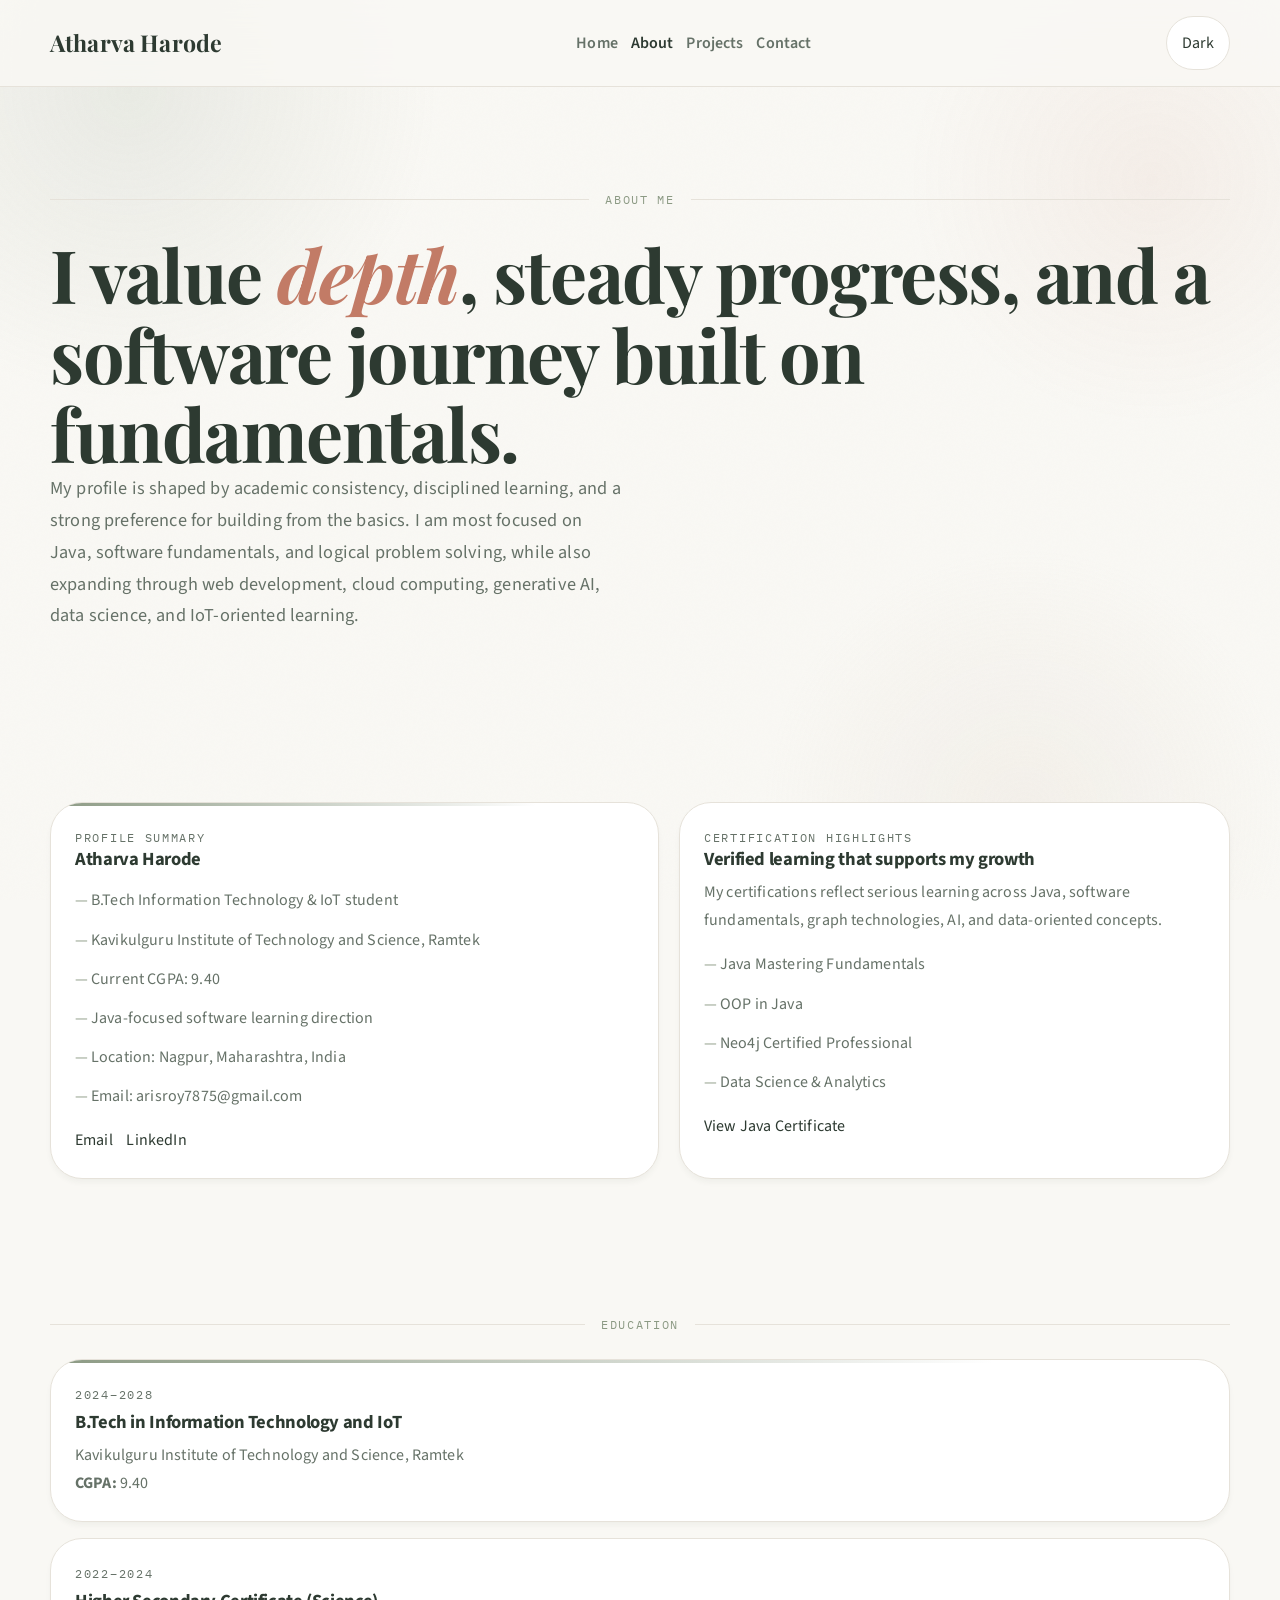
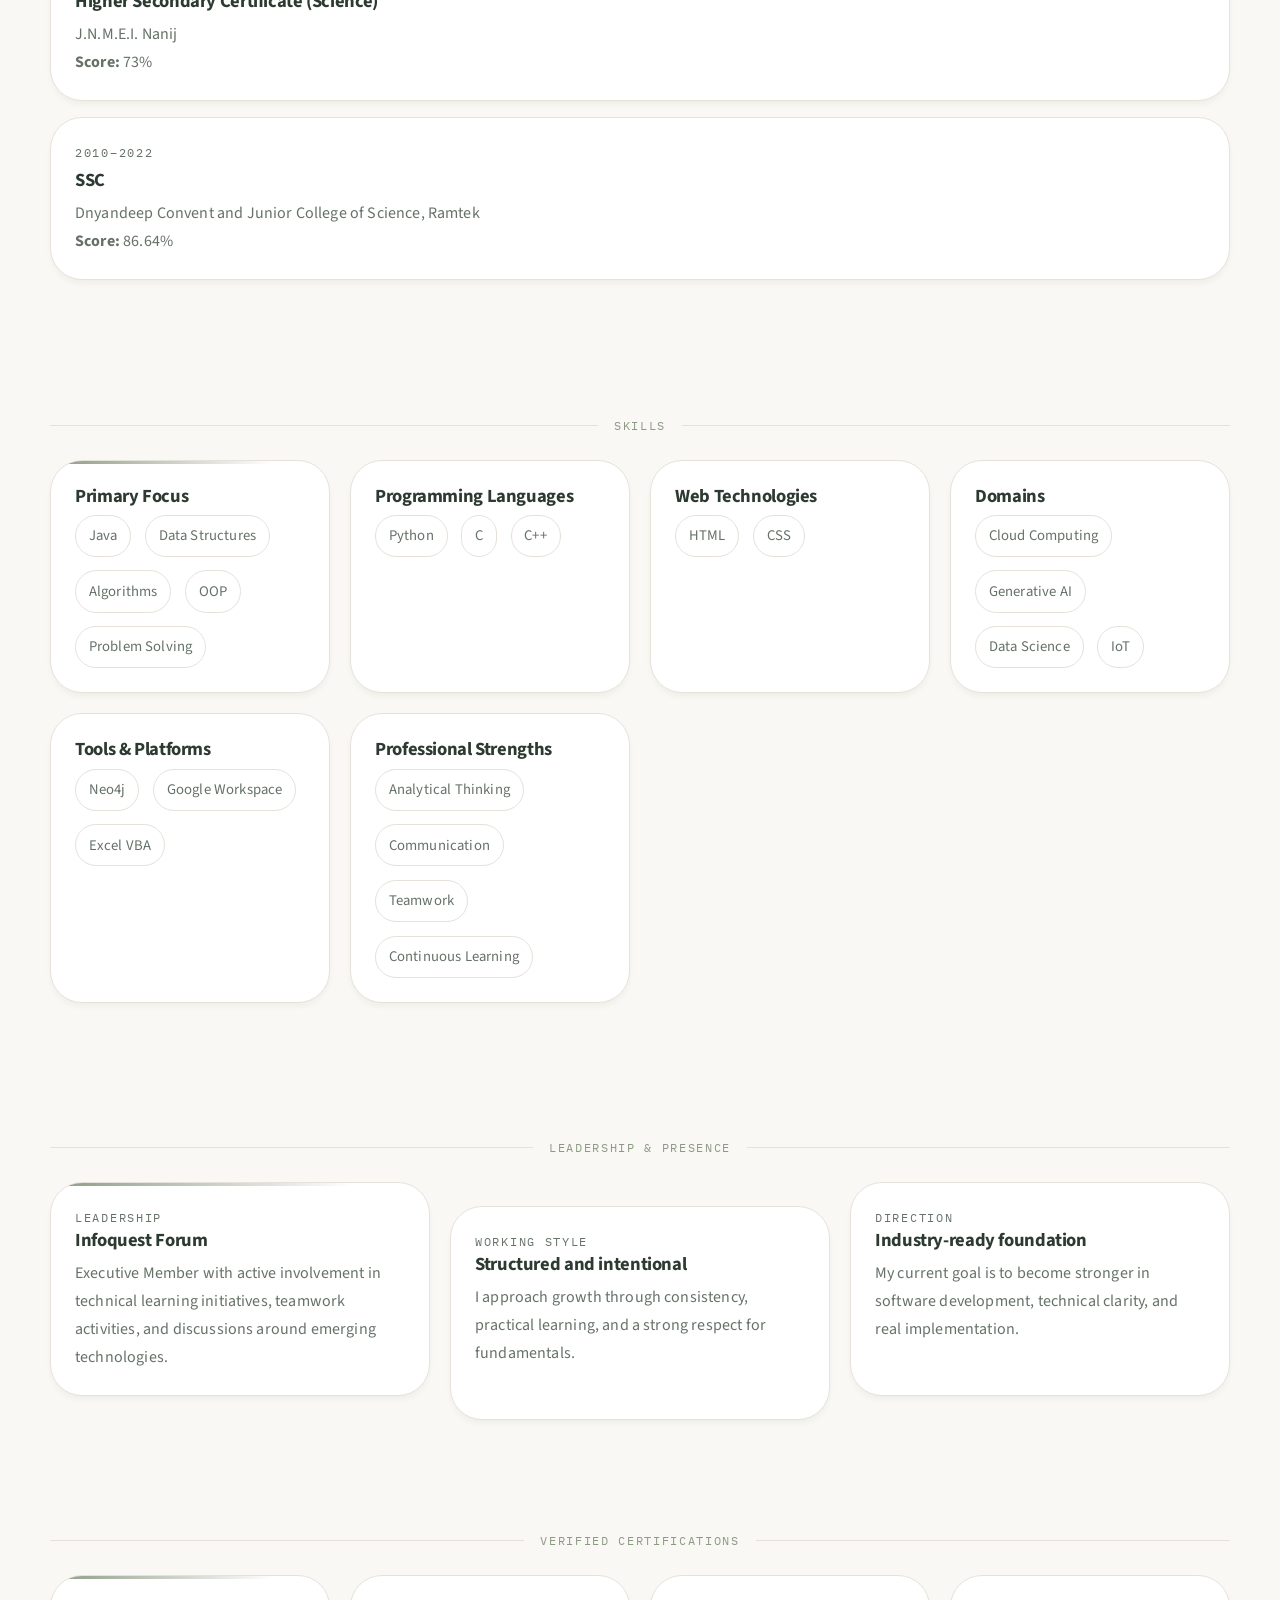
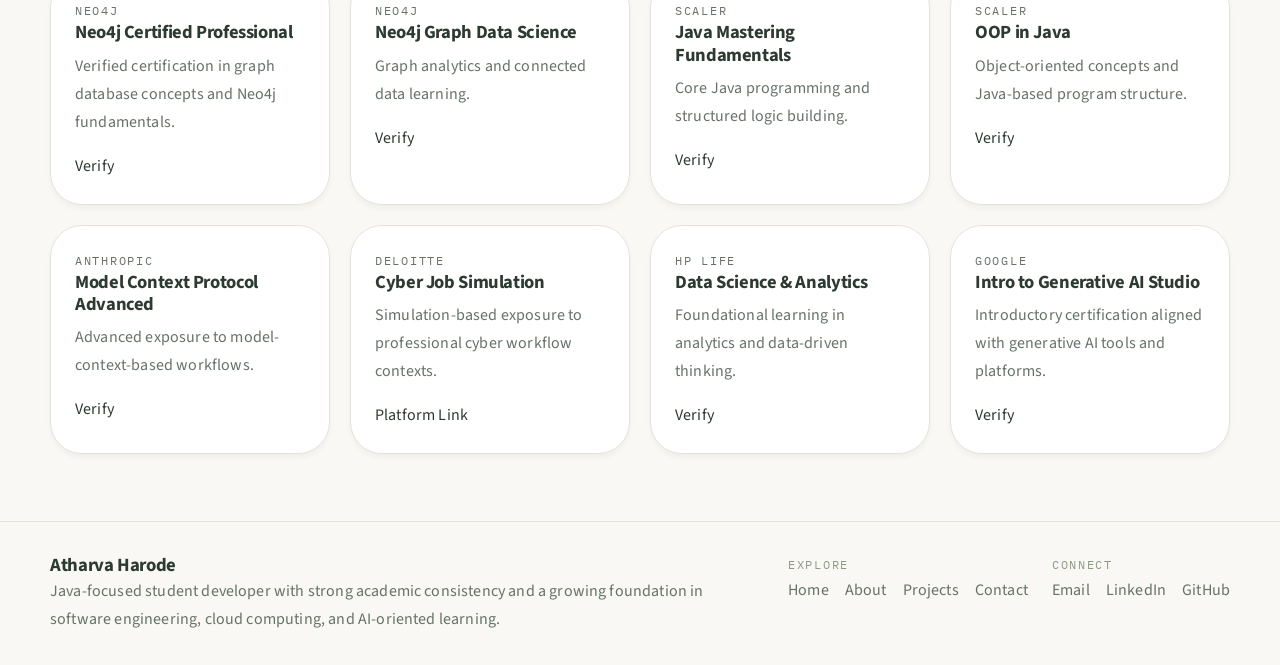
==== commit 77fc91a8: "final push" ====
--- a/about.html
+++ b/about.html
@@ -65,7 +65,7 @@
             <li>B.Tech Information Technology & IoT student</li>
             <li>Kavikulguru Institute of Technology and Science, Ramtek</li>
             <li>Current CGPA: 9.40</li>
-            <li>Java-first software learning direction</li>
+            <li>Java-focused software learning direction</li>
             <li>Location: Nagpur, Maharashtra, India</li>
             <li>Email: arisroy7875@gmail.com</li>
           </ul>
@@ -77,21 +77,21 @@
         </article>
 
         <article class="panel feature-card">
-          <p class="meta">Professional Character</p>
-          <h3>How I think about growth</h3>
+          <p class="meta">Certification Highlights</p>
+          <h3>Verified learning that supports my growth</h3>
           <p class="card-copy">
-            I prefer a clear and grounded development path—strong fundamentals first, then broader exploration.
-            My strongest technical identity today is centered on Java, OOP, DSA, and problem solving, supported by real certifications
-            and gradual exposure to adjacent fields that strengthen my technical range.
+            My certifications reflect serious learning across Java, software fundamentals, graph technologies, AI, and data-oriented concepts.
           </p>
 
-          <div class="badge-list" style="margin-top: 1rem;">
-            <span class="badge">Java</span>
-            <span class="badge">DSA</span>
-            <span class="badge">OOP</span>
-            <span class="badge">Cloud</span>
-            <span class="badge">Generative AI</span>
-            <span class="badge">Data Science</span>
+          <ul class="list-points">
+            <li>Java Mastering Fundamentals</li>
+            <li>OOP in Java</li>
+            <li>Neo4j Certified Professional</li>
+            <li>Data Science & Analytics</li>
+          </ul>
+
+          <div class="card-links" style="margin-top: 1rem;">
+            <a href="https://moonshot.scaler.com/s/sl/8MfIuvoeKz" target="_blank" rel="noopener noreferrer">View Java Certificate</a>
           </div>
         </article>
       </div>
--- a/css/style.css
+++ b/css/style.css
@@ -31,7 +31,6 @@
 
   --transition-fast: 300ms ease;
   --transition-base: 500ms ease;
-  --transition-slow: 700ms ease;
 }
 
 :root[data-theme="dark"] {
@@ -228,11 +227,11 @@
 }
 
 h1 {
-  font-size: clamp(2.5rem, 6vw, 4.9rem);
+  font-size: clamp(2.45rem, 6vw, 4.6rem);
 }
 
 h2 {
-  font-size: clamp(1.9rem, 4vw, 3rem);
+  font-size: clamp(1.9rem, 4vw, 2.9rem);
 }
 
 h1 em,
@@ -250,7 +249,7 @@
 }
 
 .lead {
-  font-size: clamp(1.05rem, 1.7vw, 1.16rem);
+  font-size: clamp(1.05rem, 1.7vw, 1.14rem);
   color: var(--muted);
   max-width: 64ch;
 }
@@ -344,7 +343,6 @@
 .btn-row,
 .badge-list,
 .card-links,
-.quick-links,
 .hero-tags {
   display: flex;
   flex-wrap: wrap;
@@ -427,12 +425,13 @@
 .hero-shell {
   display: grid;
   gap: 2rem;
-  align-items: center;
+  align-items: stretch;
 }
 
 .hero-copy {
   display: grid;
   gap: 1rem;
+  align-content: center;
 }
 
 .identity-lockup {
@@ -482,9 +481,12 @@
 .hero-side {
   padding: 1.5rem;
   background:
-    radial-gradient(circle at top right, rgba(194, 123, 102, 0.12), transparent 24%),
-    linear-gradient(135deg, rgba(140, 154, 132, 0.08), rgba(220, 207, 194, 0.16)),
+    radial-gradient(circle at top right, rgba(194, 123, 102, 0.12), transparent 22%),
+    linear-gradient(135deg, rgba(140, 154, 132, 0.08), rgba(220, 207, 194, 0.14)),
     var(--surface);
+  display: grid;
+  gap: 1rem;
+  align-content: start;
 }
 
 .hero-arch {
@@ -493,25 +495,25 @@
   background:
     linear-gradient(180deg, rgba(220, 207, 194, 0.28), rgba(140, 154, 132, 0.08)),
     var(--surface-soft);
-  padding: 2rem 1.5rem;
-  min-height: 310px;
+  padding: 2rem 1.4rem;
+  min-height: 250px;
   display: grid;
   align-content: center;
   gap: 1rem;
-  box-shadow: var(--shadow-lg);
+  box-shadow: var(--shadow-md);
+  text-align: center;
 }
 
 .hero-side-grid {
   display: grid;
   gap: 1rem;
-  margin-top: 1rem;
 }
 
 .side-chip {
   padding: 1rem;
   border-radius: 22px;
   border: 1px solid var(--border);
-  background: rgba(255, 255, 255, 0.65);
+  background: rgba(255, 255, 255, 0.7);
   backdrop-filter: blur(8px);
   box-shadow: var(--shadow-sm);
 }
@@ -525,7 +527,6 @@
 .skill-grid,
 .project-grid,
 .cert-grid,
-.timeline-grid,
 .contact-grid,
 .method-grid {
   display: grid;
@@ -557,7 +558,7 @@
   display: block;
   font-family: var(--font-sans);
   font-weight: 700;
-  font-size: clamp(1.5rem, 2vw, 2.1rem);
+  font-size: clamp(1.45rem, 2vw, 2rem);
   line-height: 1;
   letter-spacing: -0.03em;
   margin-bottom: 0.45rem;
@@ -747,7 +748,6 @@
   }
 
   .skill-grid,
-  .timeline-grid,
   .contact-grid,
   .method-grid {
     grid-template-columns: repeat(2, minmax(0, 1fr));
